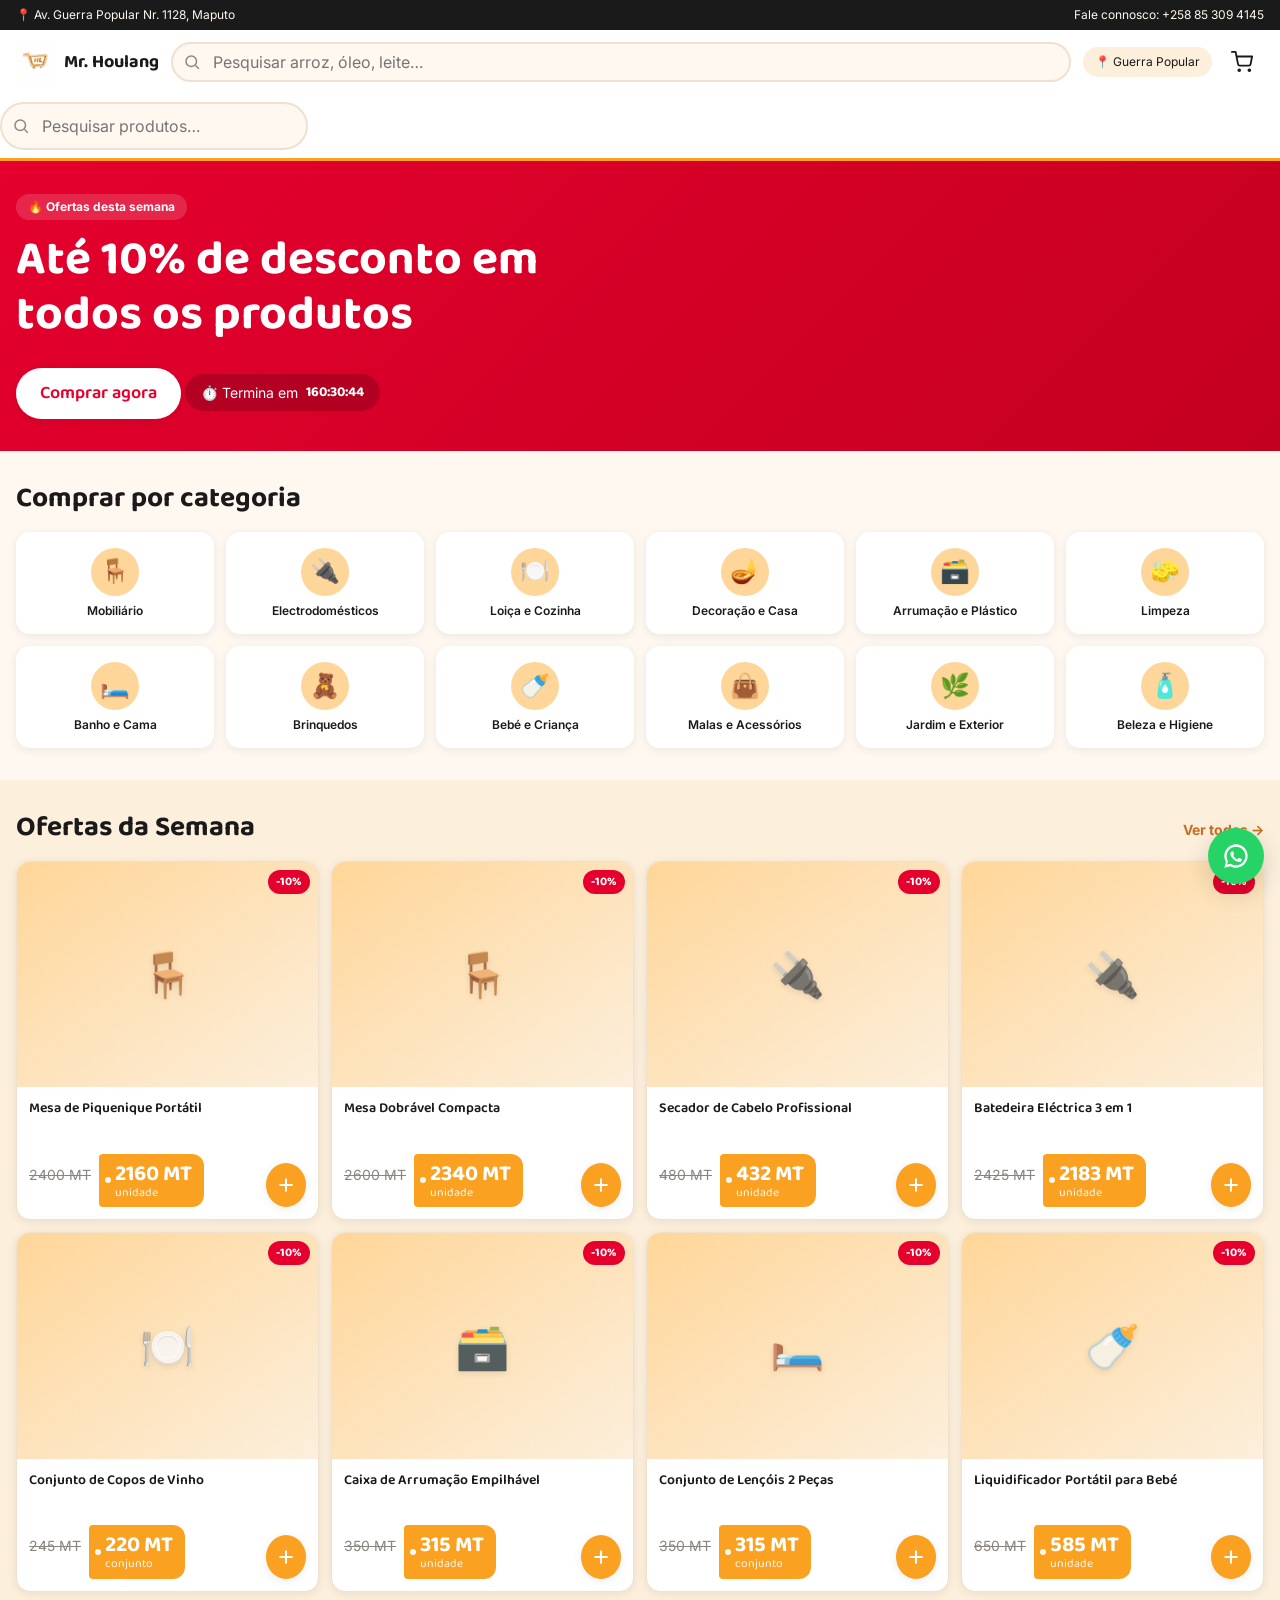
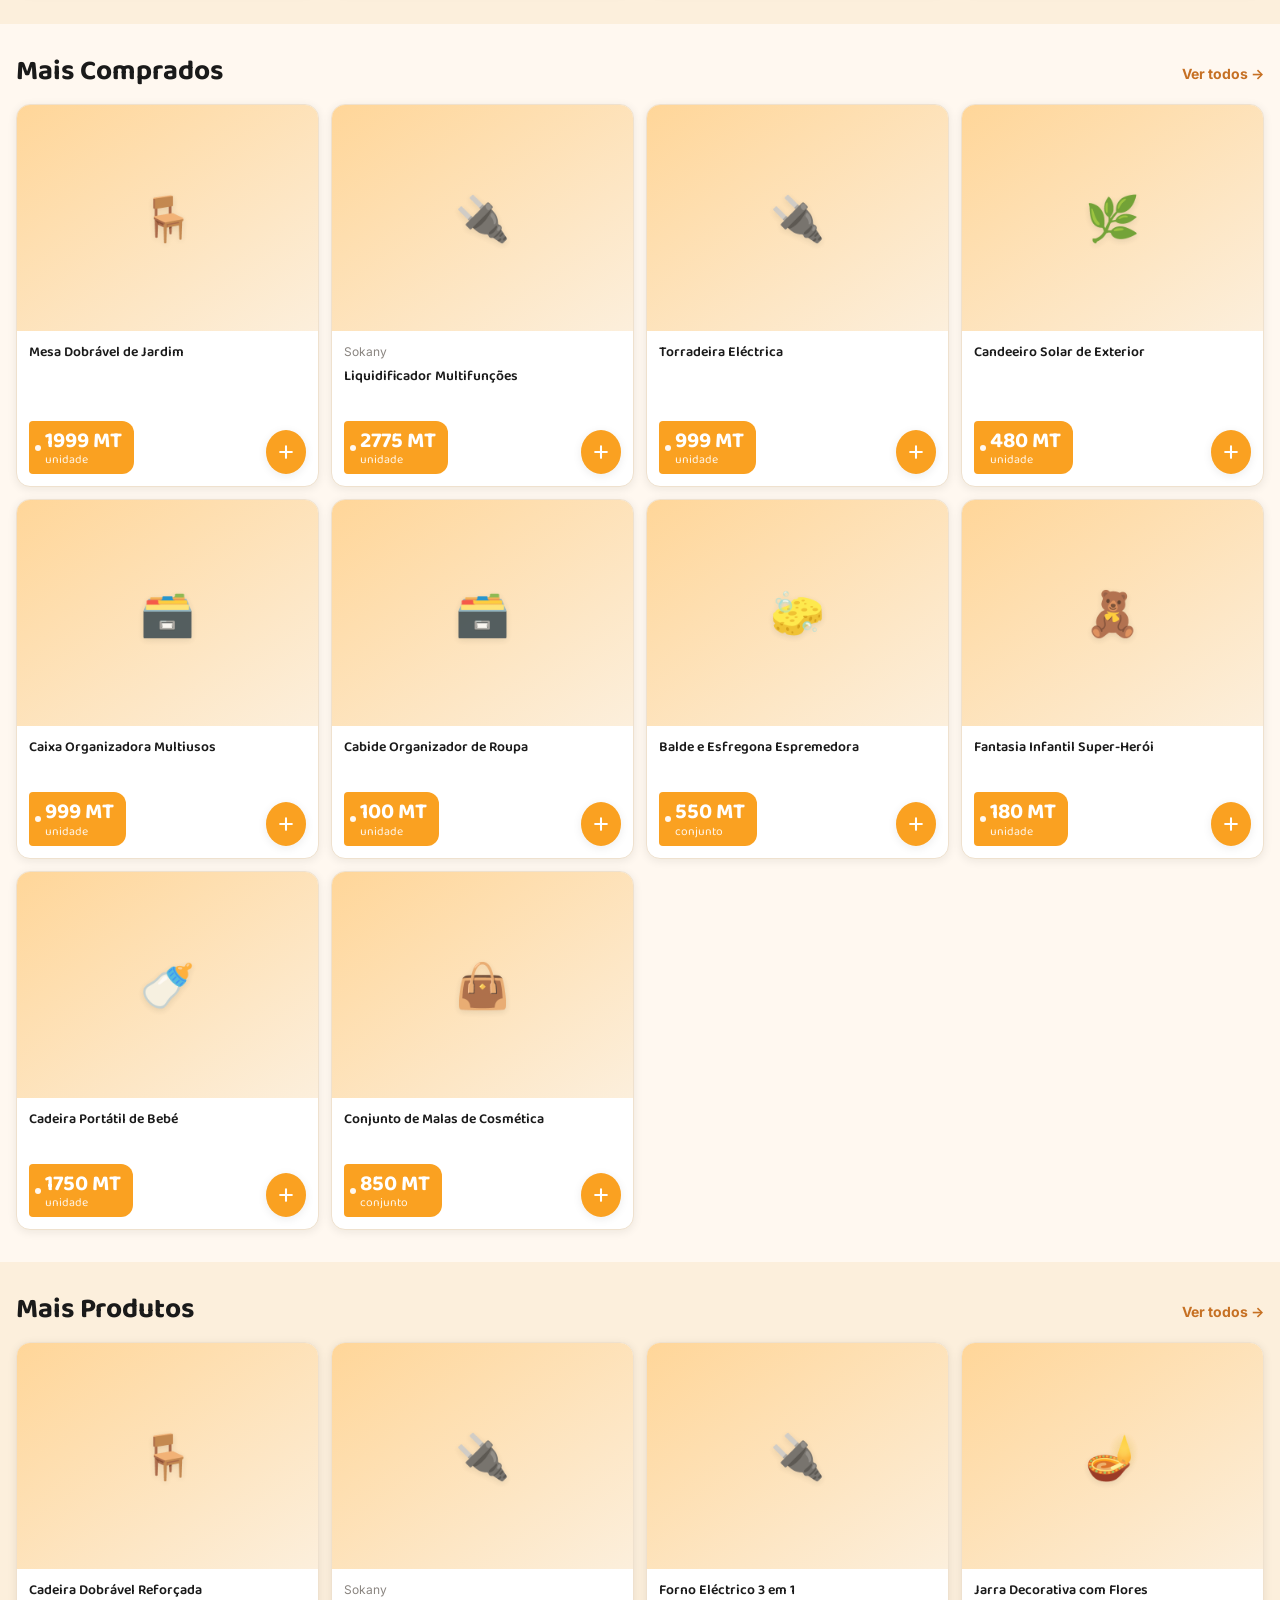
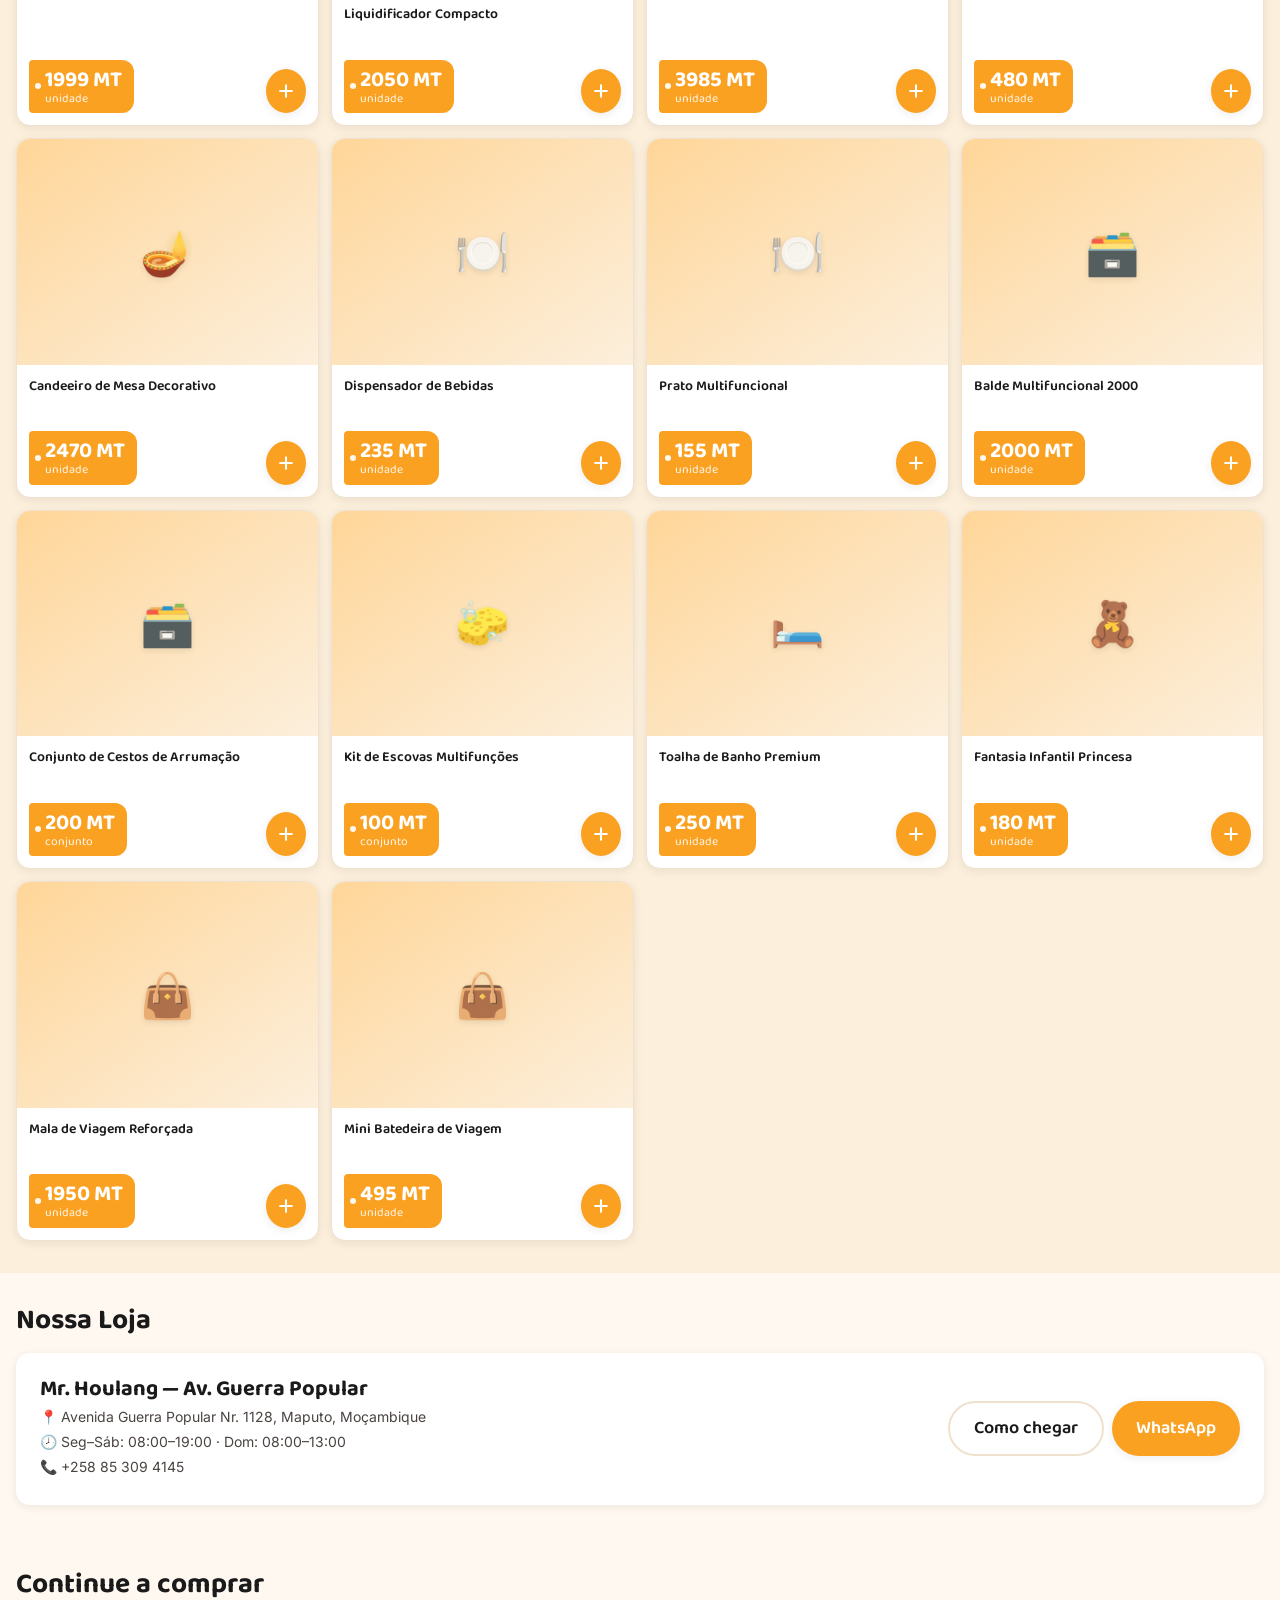
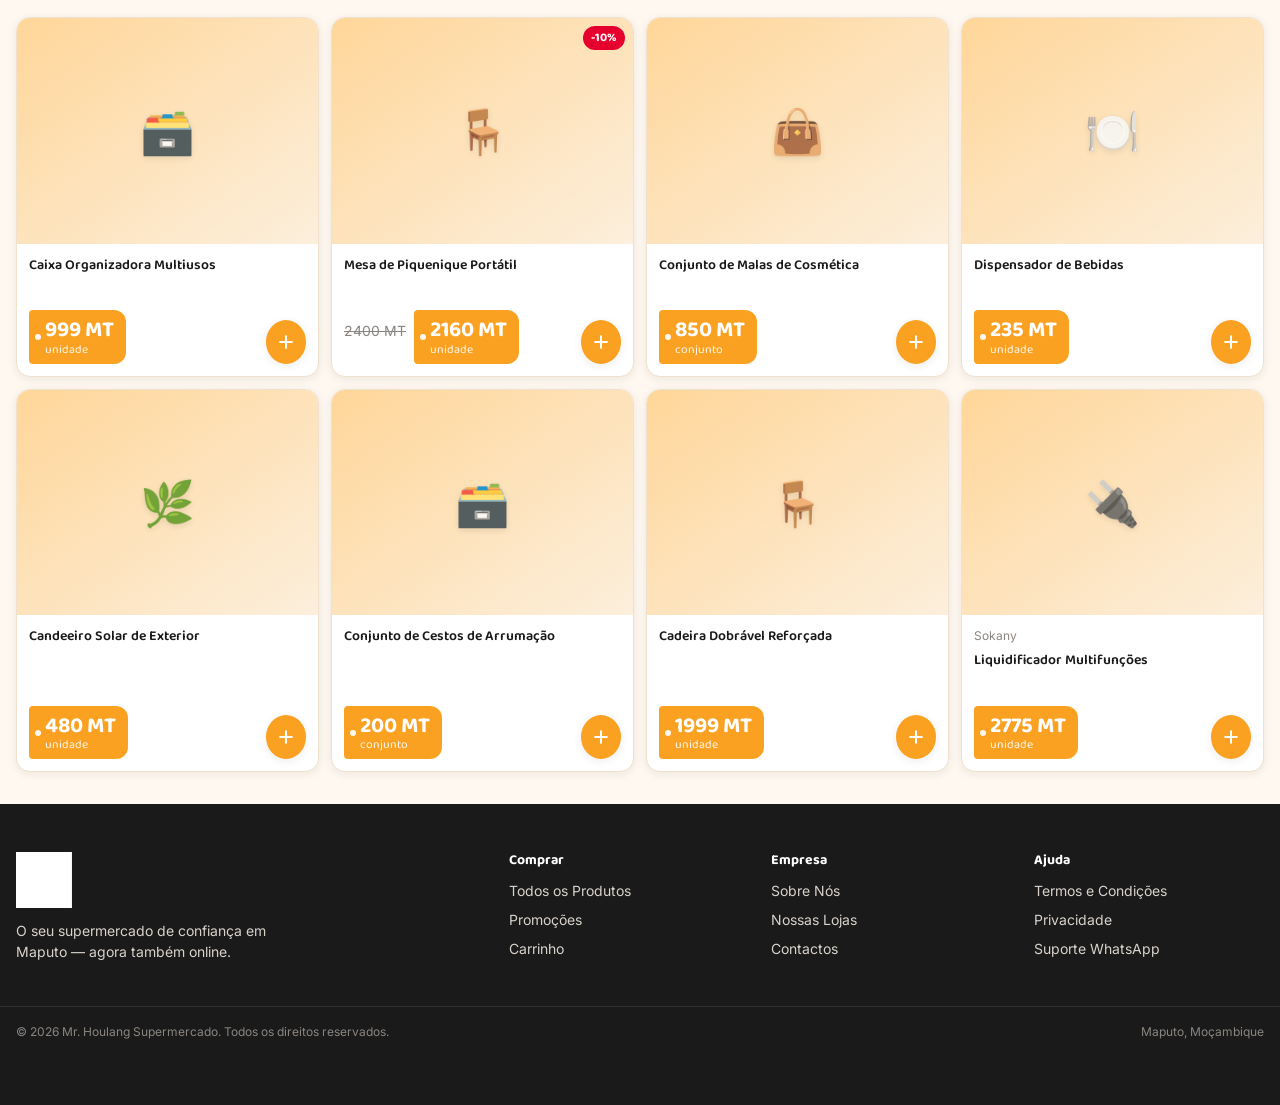
==== index.html @ 41ce942d "primeira versao" ====
<!DOCTYPE html>
<html lang="pt-MZ">
<head>
<meta charset="UTF-8">
<meta name="viewport" content="width=device-width, initial-scale=1.0">
<title>Mr. Houlang Supermercado — Compre online em Maputo | Entrega e Levantamento</title>
<meta name="description" content="Mr. Houlang Supermercado em Maputo. Faça as suas compras online: mercearia, frutas, carnes, bebidas e muito mais, com pagamento por M-Pesa, e-Mola, mKesh ou na entrega.">
<meta property="og:title" content="Mr. Houlang Supermercado">
<meta property="og:description" content="O seu supermercado em Maputo, agora também online.">
<meta property="og:type" content="website">
<link rel="icon" href="assets/logo/logo.svg" type="image/svg+xml">
<link rel="preconnect" href="https://fonts.googleapis.com">
<link href="https://fonts.googleapis.com/css2?family=Baloo+2:wght@500;600;700;800&family=Inter:wght@400;500;600;700&display=swap" rel="stylesheet">
<link rel="stylesheet" href="css/tokens.css">
<link rel="stylesheet" href="css/base.css">
<link rel="stylesheet" href="css/components.css">
<link rel="stylesheet" href="css/layout.css">

<!-- SEO: dados estruturados da loja (Schema.org LocalBusiness) -->
<script type="application/ld+json">
{
  "@context": "https://schema.org",
  "@type": "GroceryStore",
  "name": "Mr. Houlang Supermercado",
  "address": {
    "@type": "PostalAddress",
    "streetAddress": "Avenida Guerra Popular Nr. 1128",
    "addressLocality": "Maputo",
    "addressCountry": "MZ"
  },
  "telephone": "+258853094145"
}
</script>
</head>
<body>

<a href="#conteudo" class="skip-link">Saltar para o conteúdo</a>

<div class="topbar">
  <div class="container">
    <span>📍 Av. Guerra Popular Nr. 1128, Maputo</span>
    <span>Fale connosco: +258 85 309 4145</span>
  </div>
</div>

<header class="site-header">
  <div class="container">
    <button id="menuToggle" class="icon-btn" aria-label="Abrir menu" aria-expanded="false" style="display:flex;">
      <svg width="24" height="24" viewBox="0 0 24 24" fill="none" stroke="currentColor" stroke-width="2" stroke-linecap="round"><path d="M3 6h18M3 12h18M3 18h18"/></svg>
    </button>

    <a href="index.html" class="brand">
      <img src="assets/logo/logo.svg" alt="Mr. Houlang Supermercado">
      <span>Mr. Houlang</span>
    </a>

    <form class="header-search" data-search-form role="search">
      <svg class="icon-search" width="18" height="18" viewBox="0 0 24 24" fill="none" stroke="currentColor" stroke-width="2"><circle cx="11" cy="11" r="7"/><path d="m21 21-4.3-4.3"/></svg>
      <input type="search" placeholder="Pesquisar arroz, óleo, leite…" aria-label="Pesquisar produtos">
    </form>

    <div class="header-actions">
      <span class="store-pill">📍 Guerra Popular</span>
      <a href="carrinho.html" class="icon-btn" aria-label="Ver carrinho">
        <svg width="22" height="22" viewBox="0 0 24 24" fill="none" stroke="currentColor" stroke-width="2" stroke-linecap="round" stroke-linejoin="round"><circle cx="9" cy="21" r="1"/><circle cx="20" cy="21" r="1"/><path d="M1 1h4l2.68 13.39a2 2 0 0 0 2 1.61h9.72a2 2 0 0 0 2-1.61L23 6H6"/></svg>
        <span class="cart-count" style="display:none;">0</span>
      </a>
    </div>
  </div>

  <div class="container mobile-search">
    <form data-search-form role="search" style="position:relative;">
      <svg class="icon-search" width="18" height="18" viewBox="0 0 24 24" fill="none" stroke="currentColor" stroke-width="2" style="position:absolute;left:12px;top:50%;transform:translateY(-50%);opacity:.5;"><circle cx="11" cy="11" r="7"/><path d="m21 21-4.3-4.3"/></svg>
      <input type="search" placeholder="Pesquisar produtos…" aria-label="Pesquisar produtos">
    </form>
  </div>
</header>

<!-- Menu mobile (fora do fluxo, activado por JS) -->
<nav id="mobileMenu" class="mobile-menu" aria-label="Menu principal">
  <ul style="padding:var(--sp-4); display:flex; flex-direction:column; gap:var(--sp-3); background:var(--hl-white); border-bottom:1px solid var(--hl-line);">
    <li><a href="produtos.html">Todos os Produtos</a></li>
    <li><a href="promocoes.html">Promoções</a></li>
    <li><a href="lojas.html">Nossas Lojas</a></li>
    <li><a href="sobre.html">Sobre Nós</a></li>
    <li><a href="contactos.html">Contactos</a></li>
  </ul>
</nav>

<main id="conteudo">

  <!-- HERO -->
  <section class="hero">
    <div class="container">
      <span class="hero__eyebrow">🔥 Ofertas desta semana</span>
      <h1>Até 10% de desconto em todos os produtos</h1>
      <a href="produtos.html" class="btn btn-primary">Comprar agora</a>
      <div class="hero-countdown">
        ⏱️ Termina em <strong id="heroCountdown">--:--:--</strong>
      </div>
    </div>
  </section>

  <!-- CATEGORIAS -->
  <section class="section">
    <div class="container">
      <div class="section-head">
        <h2>Comprar por categoria</h2>
      </div>
      <div class="category-grid" id="categoryGrid" aria-live="polite"></div>
    </div>
  </section>

  <!-- OFERTAS DA SEMANA -->
  <section class="section" style="background:var(--hl-cream-deep);">
    <div class="container">
      <div class="section-head">
        <h2>Ofertas da Semana</h2>
        <a href="promocoes.html">Ver todas →</a>
      </div>
      <div class="product-grid" id="ofertasGrid" aria-live="polite"></div>
    </div>
  </section>

  <!-- PRODUTOS POPULARES -->
  <section class="section">
    <div class="container">
      <div class="section-head">
        <h2>Mais Comprados</h2>
        <a href="produtos.html">Ver todos →</a>
      </div>
      <div class="product-grid" id="popularesGrid" aria-live="polite"></div>
    </div>
  </section>

  <!-- MAIS PRODUTOS -->
  <section class="section" style="background:var(--hl-cream-deep);">
    <div class="container">
      <div class="section-head">
        <h2>Mais Produtos</h2>
        <a href="produtos.html">Ver todos →</a>
      </div>
      <div class="product-grid" id="maisProdutosGrid" aria-live="polite"></div>
    </div>
  </section>

  <!-- LOJAS -->
  <section class="section">
    <div class="container">
      <div class="section-head"><h2>Nossa Loja</h2></div>
      <div class="card store-card">
        <div class="store-card__info">
          <h3>Mr. Houlang — Av. Guerra Popular</h3>
          <p>📍 Avenida Guerra Popular Nr. 1128, Maputo, Moçambique</p>
          <p>🕗 Seg–Sáb: 08:00–19:00 · Dom: 08:00–13:00</p>
          <p>📞 +258 85 309 4145</p>
        </div>
        <div class="store-card__actions">
          <a class="btn btn-outline" href="https://www.google.com/maps/search/?api=1&query=Avenida+Guerra+Popular+Nr+1128+Maputo+Mozambique" target="_blank" rel="noopener">Como chegar</a>
          <a class="btn btn-primary" href="https://wa.me/258879878888" target="_blank" rel="noopener">WhatsApp</a>
        </div>
      </div>
    </div>
  </section>

  <!-- CONTINUE A COMPRAR (presente em todas as páginas) -->
  <section class="section">
    <div class="container">
      <div class="section-head"><h2>Continue a comprar</h2></div>
      <div class="product-grid" id="continueComprarGrid" aria-live="polite"></div>
    </div>
  </section>

</main>

<footer class="site-footer">
  <div class="container footer-grid">
    <div>
      <img src="assets/logo/logo.svg" alt="Mr. Houlang" style="width:56px; margin-bottom:var(--sp-3); filter:brightness(0) invert(1);">
      <p style="max-width:32ch;">O seu supermercado de confiança em Maputo — agora também online.</p>
    </div>
    <div>
      <h4>Comprar</h4>
      <ul>
        <li><a href="produtos.html">Todos os Produtos</a></li>
        <li><a href="promocoes.html">Promoções</a></li>
        <li><a href="carrinho.html">Carrinho</a></li>
      </ul>
    </div>
    <div>
      <h4>Empresa</h4>
      <ul>
        <li><a href="sobre.html">Sobre Nós</a></li>
        <li><a href="lojas.html">Nossas Lojas</a></li>
        <li><a href="contactos.html">Contactos</a></li>
      </ul>
    </div>
    <div>
      <h4>Ajuda</h4>
      <ul>
        <li><a href="termos.html">Termos e Condições</a></li>
        <li><a href="privacidade.html">Privacidade</a></li>
        <li><a href="https://wa.me/258879878888">Suporte WhatsApp</a></li>
      </ul>
    </div>
  </div>
  <div class="container footer-bottom">
    <span>© 2026 Mr. Houlang Supermercado. Todos os direitos reservados.</span>
    <span>Maputo, Moçambique</span>
  </div>
</footer>

<!-- Barra fixa do carrinho (mobile) -->
<div id="cartBar" class="cart-bar">
  <span class="cart-bar__info"></span>
  <a href="carrinho.html" class="btn btn-primary" style="padding:10px 20px;">Ver carrinho</a>
</div>

<a href="https://wa.me/258879878888" class="whatsapp-fab" aria-label="Contactar via WhatsApp" target="_blank" rel="noopener">
  <svg width="28" height="28" viewBox="0 0 24 24" fill="white"><path d="M12 2C6.48 2 2 6.48 2 12c0 1.85.5 3.58 1.38 5.07L2 22l5.07-1.32A9.94 9.94 0 0012 22c5.52 0 10-4.48 10-10S17.52 2 12 2zm0 18c-1.6 0-3.1-.44-4.38-1.2l-.31-.19-3.01.78.8-2.93-.2-.32A7.94 7.94 0 014 12c0-4.41 3.59-8 8-8s8 3.59 8 8-3.59 8-8 8zm4.32-5.68c-.24-.12-1.4-.69-1.62-.77-.22-.08-.38-.12-.53.12-.16.24-.61.77-.75.93-.14.16-.28.18-.51.06-.24-.12-1-.37-1.9-1.17-.7-.62-1.18-1.39-1.31-1.63-.14-.24-.01-.37.1-.49.11-.11.24-.28.36-.42.12-.14.16-.24.24-.4.08-.16.04-.3-.02-.42-.06-.12-.53-1.28-.73-1.75-.19-.46-.39-.4-.53-.4-.14-.01-.3-.01-.46-.01s-.42.06-.64.3c-.22.24-.85.83-.85 2.03s.87 2.36.99 2.52c.12.16 1.71 2.61 4.14 3.66.58.25 1.03.4 1.38.51.58.18 1.11.16 1.53.1.47-.07 1.4-.57 1.6-1.12.2-.55.2-1.02.14-1.12-.06-.1-.22-.16-.46-.28z"/></svg>
</a>

<style>
  /* Menu mobile: escondido por padrão, JS adiciona .is-open */
  .mobile-menu { display: none; }
  .mobile-menu.is-open { display: block; }
  .mobile-menu a { display: block; padding: var(--sp-2) 0; font-weight: 600; }
  @media (min-width: 1024px) {
    #menuToggle { display: none !important; }
    .mobile-menu { display: none !important; }
  }
</style>

<script src="js/main.js"></script>
</body>
</html>
---- css/tokens.css ----
/* ==========================================================================
   MR. HOULANG SUPERMERCADO — DESIGN TOKENS
   Paleta extraída da marca real (logótipo + página oficial de Facebook).
   Não alterar estes valores sem rever a identidade em toda a plataforma.
   ========================================================================== */

:root {
  /* ---- Cor de marca ---- */
  --hl-orange: #FAA121;        /* Laranja Houlang — cor principal */
  --hl-orange-dark: #C67023;   /* Laranja profundo — hover, sombras, selo dourado */
  --hl-orange-light: #FFD699;  /* Laranja claro — fundos suaves, badges */
  --hl-red: #E5002E;           /* Vermelho Houlang — promoções, urgência, desconto */
  --hl-red-dark: #B5001F;      /* Vermelho hover/pressed */

  /* ---- Neutros ---- */
  --hl-ink: #1A1A1A;           /* Texto principal */
  --hl-ink-soft: #4A4340;      /* Texto secundário */
  --hl-cream: #FFF8F0;         /* Fundo principal da página */
  --hl-cream-deep: #FCEFDC;    /* Fundo de secções alternadas */
  --hl-white: #FFFFFF;
  --hl-line: #EFE1CE;          /* Divisórias, bordas suaves */
  --hl-gray-500: #8A8580;

  /* ---- Estado / feedback ---- */
  --hl-success: #1E8E3E;
  --hl-success-bg: #E7F6EC;
  --hl-warning: #B5001F;
  --hl-info: #2563EB;

  /* ---- Tipografia ----
     Display: Baloo 2 — arredondada, robusta, com o mesmo carácter "cartaz de loja"
     que a marca já usa nos posts promocionais (números grandes, bold, confiante).
     Corpo: Inter — extremamente legível em ecrãs pequenos e ligações lentas,
     com números tabulares para preços. */
  --font-display: 'Baloo 2', system-ui, sans-serif;
  --font-body: 'Inter', system-ui, -apple-system, sans-serif;

  --fs-xs: 0.75rem;     /* 12px — legendas, termos */
  --fs-sm: 0.875rem;    /* 14px — texto secundário */
  --fs-base: 1rem;      /* 16px — corpo */
  --fs-md: 1.125rem;    /* 18px */
  --fs-lg: 1.375rem;    /* 22px — subtítulos */
  --fs-xl: 1.75rem;     /* 28px — título de secção */
  --fs-2xl: 2.25rem;    /* 36px — título hero mobile */
  --fs-3xl: 3rem;       /* 48px — título hero desktop */

  /* ---- Espaçamento (escala 4px) ---- */
  --sp-1: 4px;
  --sp-2: 8px;
  --sp-3: 12px;
  --sp-4: 16px;
  --sp-5: 24px;
  --sp-6: 32px;
  --sp-7: 48px;
  --sp-8: 64px;

  /* ---- Raio / sombra ---- */
  --radius-sm: 8px;
  --radius-md: 14px;
  --radius-lg: 22px;
  --radius-pill: 999px;

  --shadow-card: 0 2px 10px rgba(26, 20, 10, 0.08);
  --shadow-float: 0 8px 24px rgba(26, 20, 10, 0.16);

  /* ---- Layout ---- */
  --container-max: 1280px;
  --header-h: 64px;
  --touch-min: 44px; /* alvo mínimo de toque, acessibilidade mobile */

  /* ---- Camadas ---- */
  --z-header: 100;
  --z-cart-bar: 90;
  --z-modal: 200;
  --z-toast: 300;
}
---- css/base.css ----
/* ==========================================================================
   BASE — reset, tipografia, elementos fundamentais
   ========================================================================== */

*, *::before, *::after { box-sizing: border-box; }

html {
  -webkit-text-size-adjust: 100%;
  scroll-behavior: smooth;
}

body {
  margin: 0;
  font-family: var(--font-body);
  font-size: var(--fs-base);
  line-height: 1.5;
  color: var(--hl-ink);
  background: var(--hl-cream);
  -webkit-font-smoothing: antialiased;
}

img, svg { display: block; max-width: 100%; height: auto; }

h1, h2, h3, h4 {
  font-family: var(--font-display);
  font-weight: 700;
  line-height: 1.15;
  margin: 0 0 var(--sp-3);
  color: var(--hl-ink);
}

h1 { font-size: var(--fs-2xl); }
h2 { font-size: var(--fs-xl); }
h3 { font-size: var(--fs-lg); }

p { margin: 0 0 var(--sp-3); }

a { color: inherit; text-decoration: none; }

button, input, select, textarea { font-family: inherit; font-size: inherit; }

button { cursor: pointer; border: none; background: none; }

ul, ol { margin: 0; padding: 0; list-style: none; }

/* Acessibilidade: foco visível sempre, nunca remover sem substituir */
:focus-visible {
  outline: 3px solid var(--hl-info);
  outline-offset: 2px;
}

/* Respeitar utilizadores que pedem menos movimento */
@media (prefers-reduced-motion: reduce) {
  *, *::before, *::after {
    animation-duration: 0.01ms !important;
    animation-iteration-count: 1 !important;
    transition-duration: 0.01ms !important;
    scroll-behavior: auto !important;
  }
}

.container {
  width: 100%;
  max-width: var(--container-max);
  margin-inline: auto;
  padding-inline: var(--sp-4);
}

.visually-hidden {
  position: absolute;
  width: 1px; height: 1px;
  overflow: hidden;
  clip: rect(0 0 0 0);
  white-space: nowrap;
}

/* Alvo de toque mínimo — regra de ouro do checklist mobile */
button, a.btn, .tap-target {
  min-height: var(--touch-min);
}
---- css/components.css ----
/* ==========================================================================
   COMPONENTES BASE
   ========================================================================== */

/* ---- Botões ---- */
.btn {
  display: inline-flex;
  align-items: center;
  justify-content: center;
  gap: var(--sp-2);
  padding: var(--sp-3) var(--sp-5);
  border-radius: var(--radius-pill);
  font-family: var(--font-display);
  font-weight: 600;
  font-size: var(--fs-md);
  transition: transform 0.15s ease, box-shadow 0.15s ease, background 0.15s ease;
}
.btn:active { transform: scale(0.97); }

.btn-primary {
  background: var(--hl-orange);
  color: var(--hl-white);
  box-shadow: var(--shadow-card);
}
.btn-primary:hover { background: var(--hl-orange-dark); }

.btn-danger {
  background: var(--hl-red);
  color: var(--hl-white);
}
.btn-danger:hover { background: var(--hl-red-dark); }

.btn-outline {
  background: transparent;
  color: var(--hl-ink);
  border: 2px solid var(--hl-line);
}
.btn-outline:hover { border-color: var(--hl-orange); color: var(--hl-orange-dark); }

.btn-block { width: 100%; }

/* ---- Cartão genérico ---- */
.card {
  background: var(--hl-white);
  border-radius: var(--radius-md);
  box-shadow: var(--shadow-card);
  overflow: hidden;
}

/* ---- ETIQUETA DE PREÇO — elemento assinatura ----
   Inspirado nas etiquetas físicas de loja moçambicana (visíveis nos
   próprios cartazes promocionais do Mr. Houlang): forma de "bilhete"
   com um recorte circular ("furo de suspensão"), sempre em laranja de
   marca. Usado em todos os cartões de produto — é o elemento mais
   reconhecível da interface. */
.price-tag {
  position: relative;
  display: inline-flex;
  flex-direction: column;
  align-items: flex-start;
  background: var(--hl-orange);
  color: var(--hl-white);
  padding: var(--sp-2) var(--sp-3) var(--sp-2) var(--sp-4);
  border-radius: 4px 12px 12px 4px;
  font-family: var(--font-display);
  line-height: 1.1;
}
.price-tag::before {
  content: "";
  position: absolute;
  left: 6px;
  top: 50%;
  transform: translateY(-50%);
  width: 6px;
  height: 6px;
  background: var(--hl-cream);
  border-radius: 50%;
}
.price-tag .price-tag__current {
  font-size: var(--fs-lg);
  font-weight: 700;
}
.price-tag .price-tag__unit {
  font-size: var(--fs-xs);
  font-weight: 400;
  opacity: 0.9;
}
.price-tag--old {
  background: none;
  color: var(--hl-gray-500);
  text-decoration: line-through;
  padding: 0;
  font-family: var(--font-body);
  font-size: var(--fs-sm);
}

/* Selo de desconto — canto do cartão de produto */
.discount-badge {
  position: absolute;
  top: var(--sp-2);
  right: var(--sp-2);
  background: var(--hl-red);
  color: var(--hl-white);
  font-family: var(--font-display);
  font-weight: 700;
  font-size: var(--fs-xs);
  padding: 3px var(--sp-2);
  border-radius: var(--radius-pill);
  z-index: 2;
}

/* ---- Chip de categoria (scroll horizontal em mobile) ---- */
.chip {
  display: inline-flex;
  align-items: center;
  gap: var(--sp-2);
  padding: var(--sp-2) var(--sp-4);
  background: var(--hl-white);
  border: 1px solid var(--hl-line);
  border-radius: var(--radius-pill);
  font-size: var(--fs-sm);
  font-weight: 600;
  white-space: nowrap;
}
.chip.is-active {
  background: var(--hl-orange);
  border-color: var(--hl-orange);
  color: var(--hl-white);
}

/* ---- Badge de confiança / info ---- */
.badge {
  display: inline-flex;
  align-items: center;
  gap: 4px;
  font-size: var(--fs-xs);
  font-weight: 600;
  padding: 2px var(--sp-2);
  border-radius: var(--radius-pill);
  background: var(--hl-cream-deep);
  color: var(--hl-ink-soft);
}

/* ---- Botão flutuante WhatsApp ---- */
.whatsapp-fab {
  position: fixed;
  right: var(--sp-4);
  bottom: var(--sp-4);
  width: 56px;
  height: 56px;
  border-radius: 50%;
  background: #25D366;
  color: var(--hl-white);
  display: flex;
  align-items: center;
  justify-content: center;
  box-shadow: var(--shadow-float);
  z-index: var(--z-cart-bar);
}
---- css/layout.css ----
/* ==========================================================================
   LAYOUT — header, hero, secções da homepage, footer
   ========================================================================== */

/* ---- Barra de topo (contacto/confiança, opcional, esconde em mobile) ---- */
.topbar {
  background: var(--hl-ink);
  color: var(--hl-cream);
  font-size: var(--fs-xs);
  padding: 6px 0;
  display: none;
}
.topbar .container { display: flex; justify-content: space-between; align-items: center; }
@media (min-width: 768px) { .topbar { display: block; } }

/* ---- Header ---- */
.site-header {
  position: sticky;
  top: 0;
  z-index: var(--z-header);
  background: var(--hl-white);
  border-bottom: 3px solid var(--hl-orange);
}
.site-header .container {
  display: flex;
  align-items: center;
  gap: var(--sp-3);
  height: var(--header-h);
}
.brand { display: flex; align-items: center; gap: var(--sp-2); flex-shrink: 0; }
.brand img { width: 40px; height: 40px; }
.brand span {
  font-family: var(--font-display);
  font-weight: 700;
  font-size: var(--fs-md);
  color: var(--hl-ink);
  display: none;
}
@media (min-width: 640px) { .brand span { display: block; } }

.header-search {
  flex: 1;
  position: relative;
  display: none;
}
@media (min-width: 768px) { .header-search { display: block; } }
.header-search input {
  width: 100%;
  padding: var(--sp-2) var(--sp-4) var(--sp-2) 40px;
  border: 2px solid var(--hl-line);
  border-radius: var(--radius-pill);
  background: var(--hl-cream);
}
.header-search input:focus { border-color: var(--hl-orange); outline: none; }
.header-search .icon-search {
  position: absolute; left: 12px; top: 50%; transform: translateY(-50%);
  opacity: .5; pointer-events: none;
}

.header-actions { display: flex; align-items: center; gap: var(--sp-2); margin-left: auto; }
.icon-btn {
  position: relative;
  width: 44px; height: 44px;
  display: flex; align-items: center; justify-content: center;
  border-radius: 50%;
  color: var(--hl-ink);
}
.icon-btn:hover { background: var(--hl-cream-deep); }
.cart-count {
  position: absolute; top: 2px; right: 2px;
  background: var(--hl-red); color: var(--hl-white);
  font-size: 10px; font-weight: 700;
  width: 17px; height: 17px; border-radius: 50%;
  display: flex; align-items: center; justify-content: center;
}
.store-pill {
  display: none;
  align-items: center; gap: 6px;
  font-size: var(--fs-xs);
  padding: 6px var(--sp-3);
  border-radius: var(--radius-pill);
  background: var(--hl-cream-deep);
  white-space: nowrap;
}
@media (min-width: 1024px) { .store-pill { display: inline-flex; } }

/* Pesquisa mobile: barra própria por baixo do header */
.mobile-search { padding: var(--sp-2) 0; display: block; }
@media (min-width: 768px) { .mobile-search { display: none; } }
.mobile-search input {
  width: 100%;
  padding: var(--sp-3) var(--sp-4) var(--sp-3) 40px;
  border: 2px solid var(--hl-line);
  border-radius: var(--radius-pill);
  background: var(--hl-cream);
}

/* ---- Hero ---- */
.hero {
  background: linear-gradient(135deg, var(--hl-red) 0%, #C4001F 100%);
  color: var(--hl-white);
  padding: var(--sp-6) 0;
  position: relative;
  overflow: hidden;
}
.hero .container { position: relative; z-index: 1; }
.hero__eyebrow {
  display: inline-flex; align-items: center; gap: 6px;
  background: rgba(255,255,255,.15);
  padding: 4px var(--sp-3);
  border-radius: var(--radius-pill);
  font-size: var(--fs-xs); font-weight: 700;
  margin-bottom: var(--sp-3);
}
.hero h1 {
  color: var(--hl-white);
  font-size: var(--fs-2xl);
  max-width: 20ch;
  margin-bottom: var(--sp-2);
}
@media (min-width: 768px) { .hero h1 { font-size: var(--fs-3xl); } }
.hero p { max-width: 46ch; opacity: .92; margin-bottom: var(--sp-5); }
.hero .btn-primary { background: var(--hl-white); color: var(--hl-red); }
.hero .btn-primary:hover { background: var(--hl-cream); }
.hero-countdown {
  display: inline-flex; align-items: center; gap: var(--sp-2);
  margin-top: var(--sp-5);
  font-size: var(--fs-sm);
  background: rgba(0,0,0,.18);
  padding: var(--sp-2) var(--sp-4);
  border-radius: var(--radius-pill);
}
.hero-countdown strong { font-family: var(--font-display); }

/* ---- Secções genéricas ---- */
.section { padding: var(--sp-6) 0; }
.section-head {
  display: flex; align-items: baseline; justify-content: space-between;
  margin-bottom: var(--sp-4);
  gap: var(--sp-3);
}
.section-head h2 { margin: 0; }
.section-head a { font-size: var(--fs-sm); font-weight: 700; color: var(--hl-orange-dark); white-space: nowrap; }

/* ---- Categorias (grelha de ícones tocáveis) ---- */
.category-grid {
  display: grid;
  grid-template-columns: repeat(3, 1fr);
  gap: var(--sp-3);
}
@media (min-width: 640px) { .category-grid { grid-template-columns: repeat(4, 1fr); } }
@media (min-width: 1024px) { .category-grid { grid-template-columns: repeat(6, 1fr); } }
.category-card {
  display: flex; flex-direction: column; align-items: center; gap: var(--sp-2);
  padding: var(--sp-4) var(--sp-2);
  background: var(--hl-white);
  border-radius: var(--radius-md);
  box-shadow: var(--shadow-card);
  text-align: center;
  transition: transform .15s ease;
}
.category-card:hover { transform: translateY(-3px); box-shadow: var(--shadow-float); }
.category-card .emoji {
  font-size: 1.5rem;
  width: 48px; height: 48px;
  display: flex; align-items: center; justify-content: center;
  border-radius: 50%;
  background: var(--hl-orange-light);
}
.category-card span { font-size: var(--fs-xs); font-weight: 600; line-height: 1.2; }

/* Chips scroll horizontal (usado em produtos filtrados, mobile) */
.chip-scroll {
  display: flex; gap: var(--sp-2);
  overflow-x: auto;
  padding-bottom: var(--sp-2);
  scrollbar-width: none;
}
.chip-scroll::-webkit-scrollbar { display: none; }

/* ---- Grelha de produtos ---- */
.product-grid {
  display: grid;
  grid-template-columns: repeat(2, 1fr);
  gap: var(--sp-3);
}
@media (min-width: 640px) { .product-grid { grid-template-columns: repeat(3, 1fr); } }
@media (min-width: 1024px) { .product-grid { grid-template-columns: repeat(4, 1fr); } }

.product-card { position: relative; display: flex; flex-direction: column; border: 1px solid var(--hl-line); }
.product-card__img-wrap {
  position: relative;
  aspect-ratio: 4/3;
  background: var(--hl-cream-deep);
  overflow: hidden;
}
.product-card__img-wrap img { width: 100%; height: 100%; object-fit: cover; display: block; }

/* Placeholder visual (sem texto) para produtos ainda sem foto real:
   fundo em gradiente de marca + ícone grande da categoria.
   Basta adicionar o caminho da foto em products.json (campo "imagem")
   para o produto passar automaticamente a mostrar a foto real. */
.product-card__placeholder {
  width: 100%; height: 100%;
  display: flex; align-items: center; justify-content: center;
  background: linear-gradient(145deg, var(--hl-orange-light) 0%, var(--hl-cream-deep) 100%);
}
.product-card__placeholder span {
  font-size: 2.75rem;
  opacity: .85;
  filter: drop-shadow(0 2px 3px rgba(26,20,10,.12));
}
.product-card__body { padding: var(--sp-3); display: flex; flex-direction: column; gap: 6px; flex: 1; }
.product-card__brand { font-size: var(--fs-xs); color: var(--hl-gray-500); }
.product-card__name {
  font-size: var(--fs-sm); font-weight: 600; line-height: 1.3;
  display: -webkit-box; -webkit-line-clamp: 2; -webkit-box-orient: vertical; overflow: hidden;
  min-height: 2.6em;
}
.product-card__prices { display: flex; align-items: baseline; gap: var(--sp-2); margin-top: auto; }
.product-card__add {
  position: absolute;
  bottom: var(--sp-3); right: var(--sp-3);
  width: 40px; height: 40px;
  border-radius: 50%;
  background: var(--hl-orange);
  color: var(--hl-white);
  display: flex; align-items: center; justify-content: center;
  box-shadow: var(--shadow-card);
  transition: transform .15s ease, background .15s ease;
}
.product-card__add:hover { background: var(--hl-orange-dark); transform: scale(1.06); }
.product-card__add:active { transform: scale(0.92); }

/* ---- Porque comprar no Mr. Houlang ---- */
.trust-grid {
  display: grid;
  grid-template-columns: 1fr;
  gap: var(--sp-4);
}
@media (min-width: 768px) { .trust-grid { grid-template-columns: repeat(3, 1fr); } }
.trust-item { display: flex; gap: var(--sp-3); align-items: flex-start; }
.trust-item .icon {
  width: 44px; height: 44px; flex-shrink: 0;
  border-radius: 50%;
  background: var(--hl-orange-light);
  display: flex; align-items: center; justify-content: center;
  font-size: 1.25rem;
}
.trust-item h3 { font-size: var(--fs-md); margin-bottom: 2px; }
.trust-item p { font-size: var(--fs-sm); color: var(--hl-ink-soft); margin: 0; }

/* ---- Loja / localização ---- */
.store-card {
  display: flex; flex-direction: column; gap: var(--sp-2);
  padding: var(--sp-5);
}
@media (min-width: 640px) {
  .store-card { flex-direction: row; align-items: center; justify-content: space-between; }
}
.store-card__info h3 { margin-bottom: var(--sp-1); }
.store-card__info p { margin: 0 0 4px; font-size: var(--fs-sm); color: var(--hl-ink-soft); }
.store-card__actions { display: flex; gap: var(--sp-2); flex-wrap: wrap; }

/* ---- Footer ---- */
.site-footer {
  background: var(--hl-ink);
  color: #D8D2CB;
  padding: var(--sp-7) 0 var(--sp-8);
  font-size: var(--fs-sm);
}
.footer-grid {
  display: grid; grid-template-columns: 1fr; gap: var(--sp-6);
}
@media (min-width: 768px) { .footer-grid { grid-template-columns: 2fr 1fr 1fr 1fr; } }
.footer-grid h4 { color: var(--hl-white); font-size: var(--fs-sm); margin-bottom: var(--sp-3); }
.footer-grid ul li { margin-bottom: var(--sp-2); }
.footer-grid a:hover { color: var(--hl-orange); }
.footer-bottom {
  margin-top: var(--sp-6);
  padding-top: var(--sp-4);
  border-top: 1px solid rgba(255,255,255,.1);
  display: flex; flex-wrap: wrap; gap: var(--sp-3); justify-content: space-between;
  font-size: var(--fs-xs);
  color: var(--hl-gray-500);
}

/* ---- Barra fixa de carrinho (aparece só quando há itens) ---- */
.cart-bar {
  position: fixed; left: 0; right: 0; bottom: 0;
  z-index: var(--z-cart-bar);
  background: var(--hl-ink);
  color: var(--hl-white);
  padding: var(--sp-3) var(--sp-4);
  display: none;
  align-items: center; justify-content: space-between;
  gap: var(--sp-3);
  box-shadow: 0 -4px 16px rgba(0,0,0,.18);
}
.cart-bar.is-visible { display: flex; }
.cart-bar__info { font-size: var(--fs-sm); }
.cart-bar__info strong { font-family: var(--font-display); font-size: var(--fs-md); }

/* Skip link para acessibilidade de teclado */
.skip-link {
  position: absolute; left: -999px; top: 0;
  background: var(--hl-orange); color: white;
  padding: var(--sp-2) var(--sp-4); z-index: var(--z-toast);
}
.skip-link:focus { left: var(--sp-3); top: var(--sp-3); }
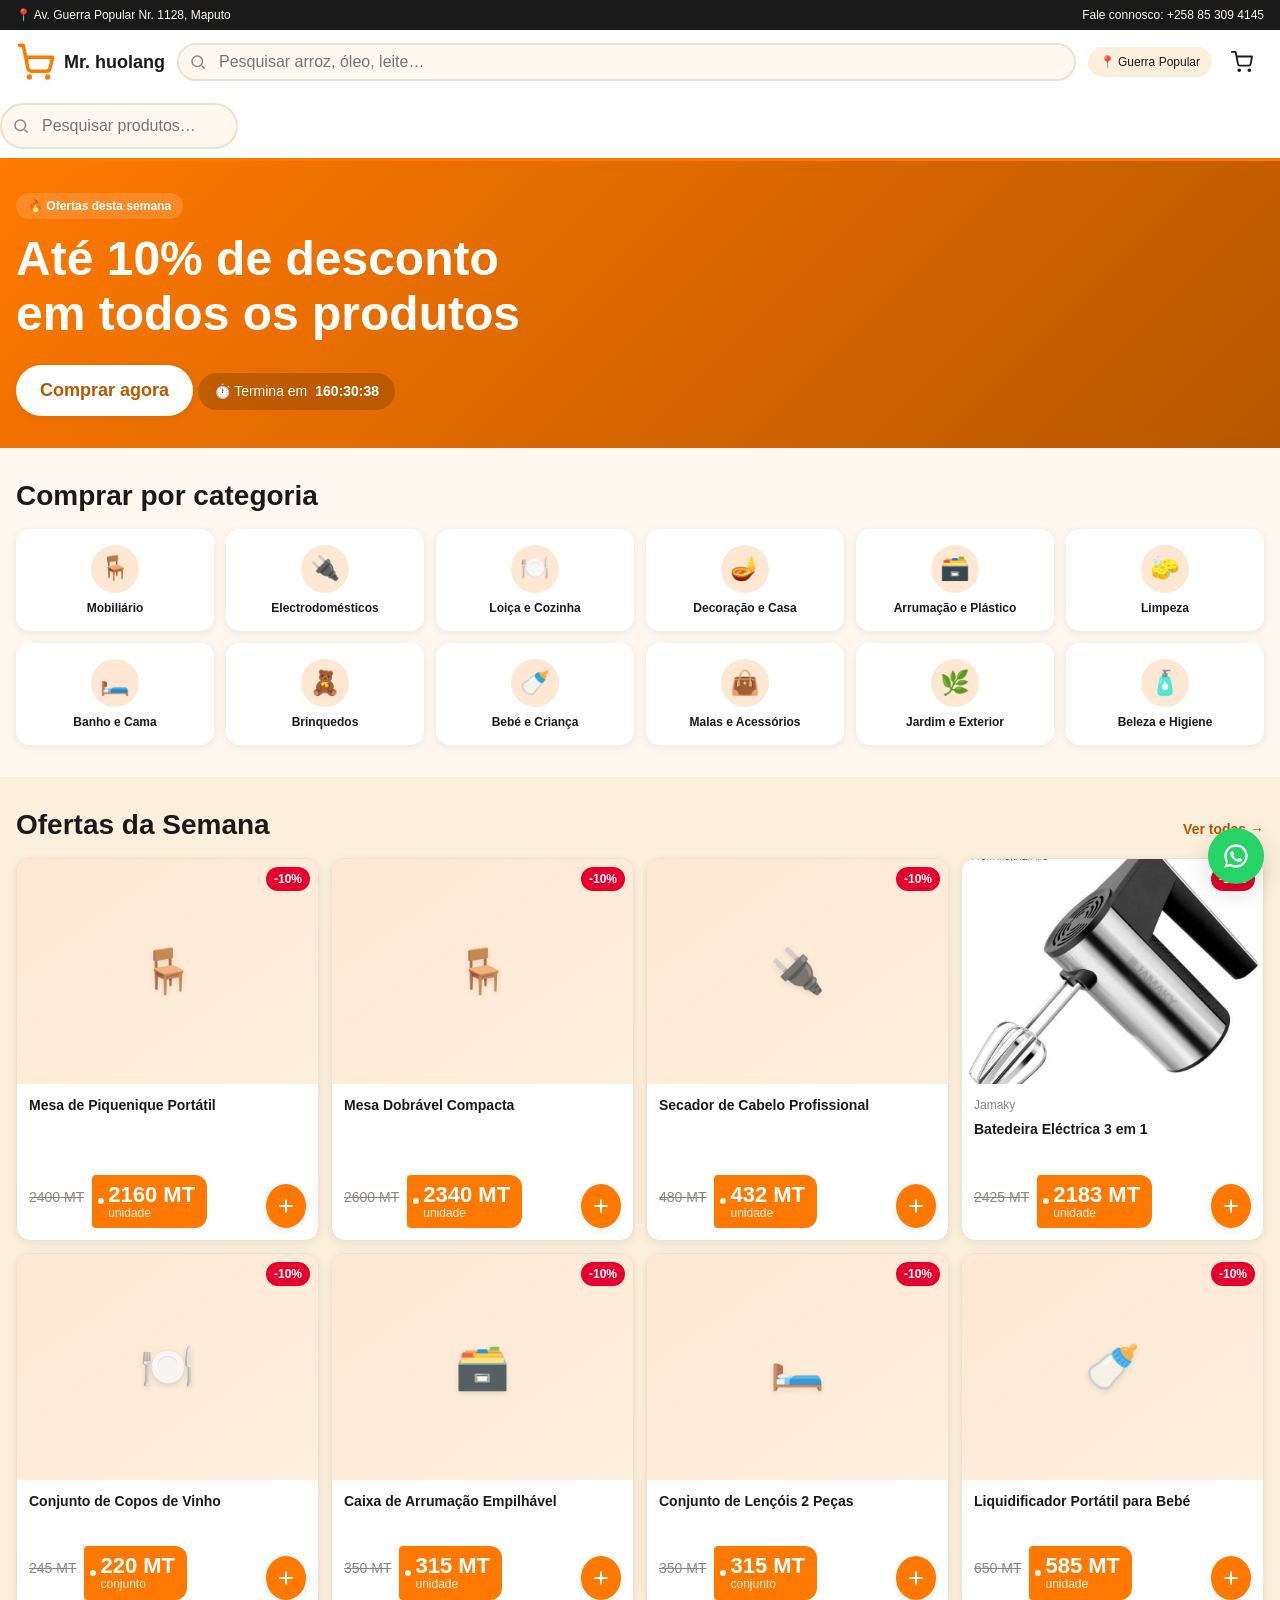
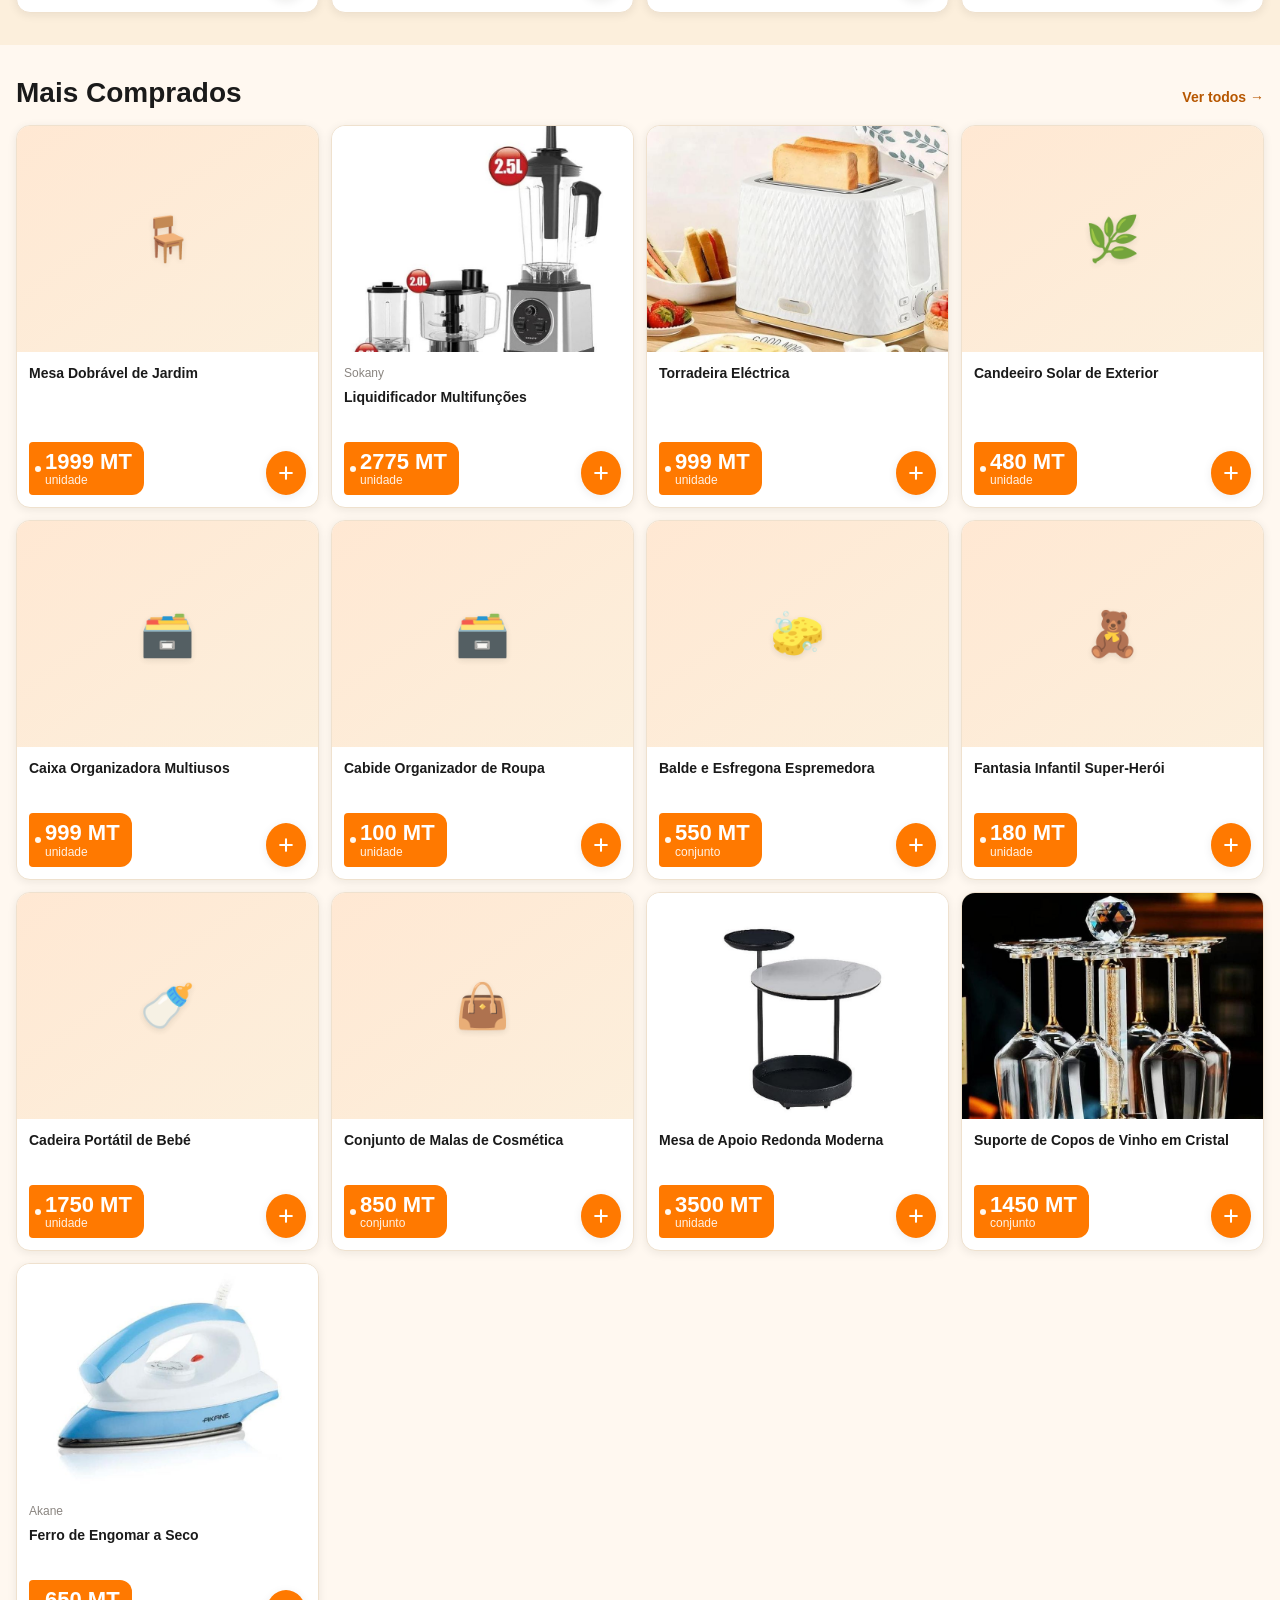
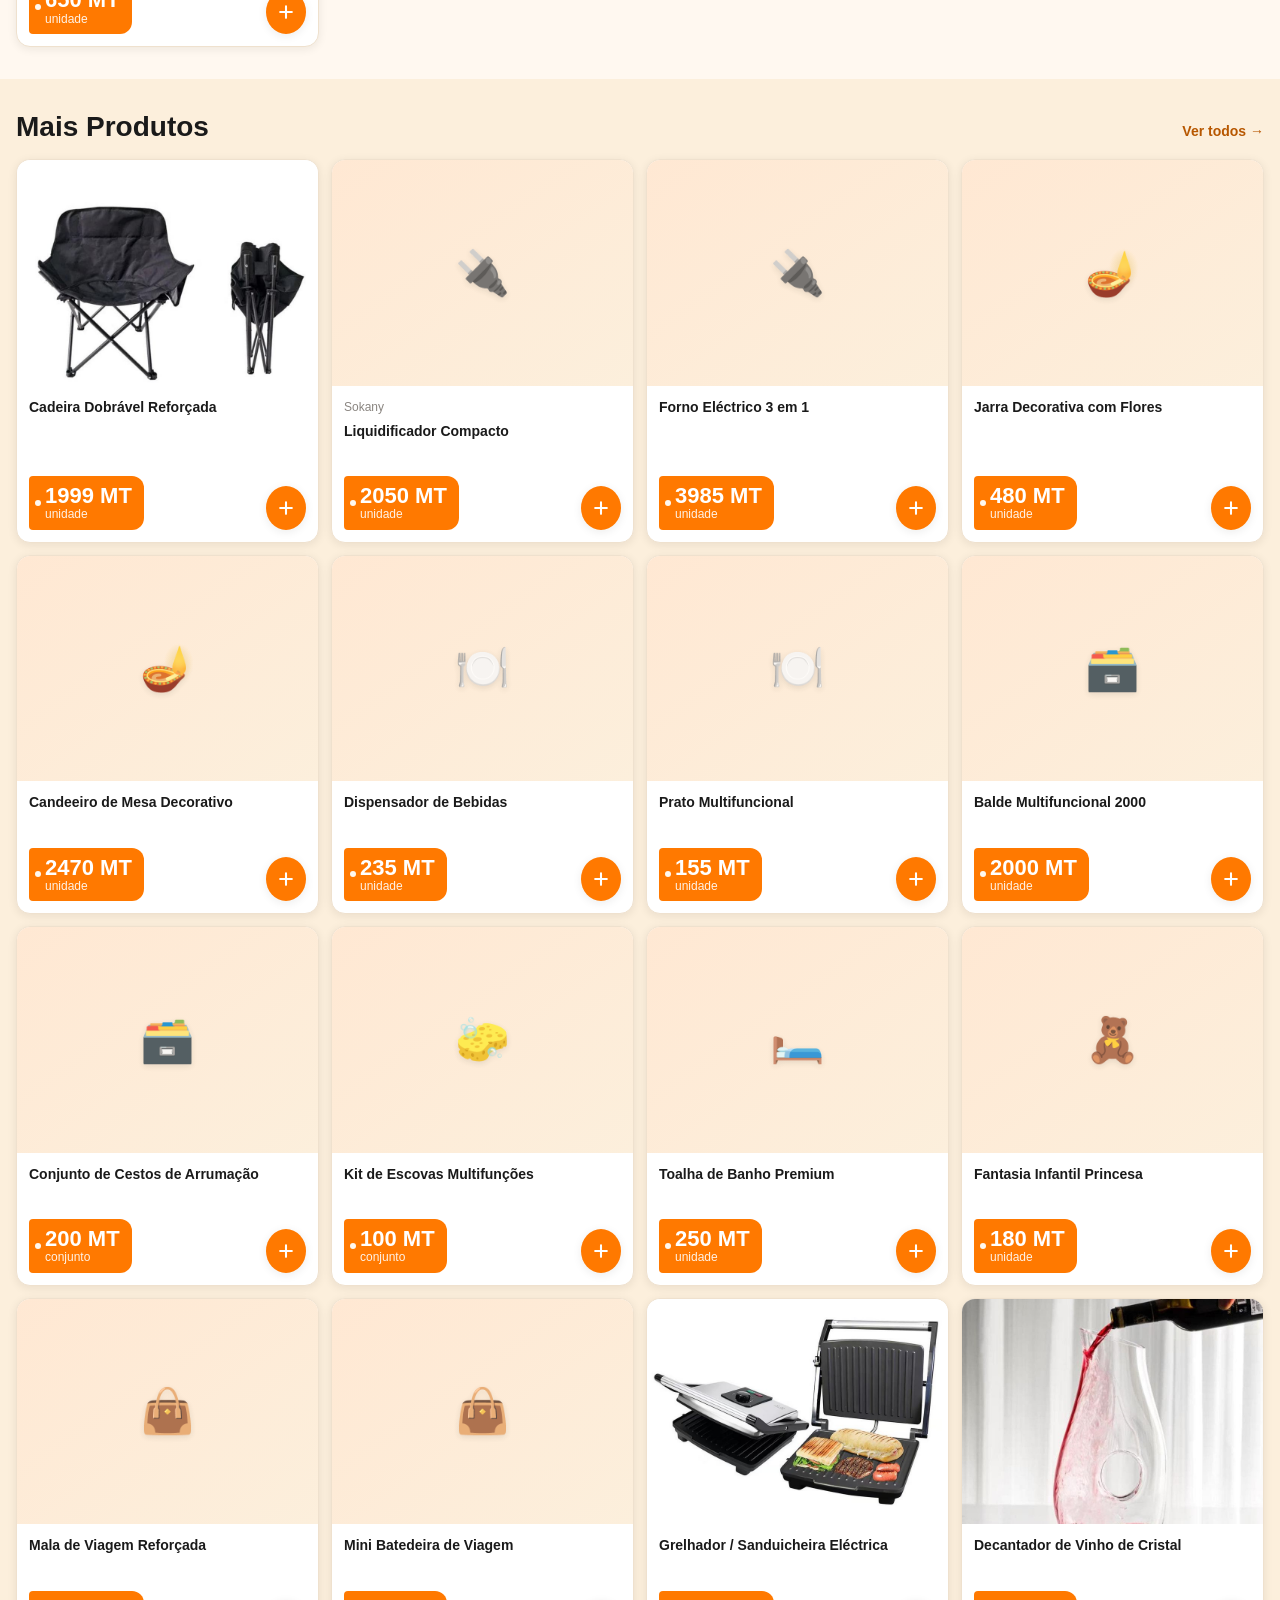
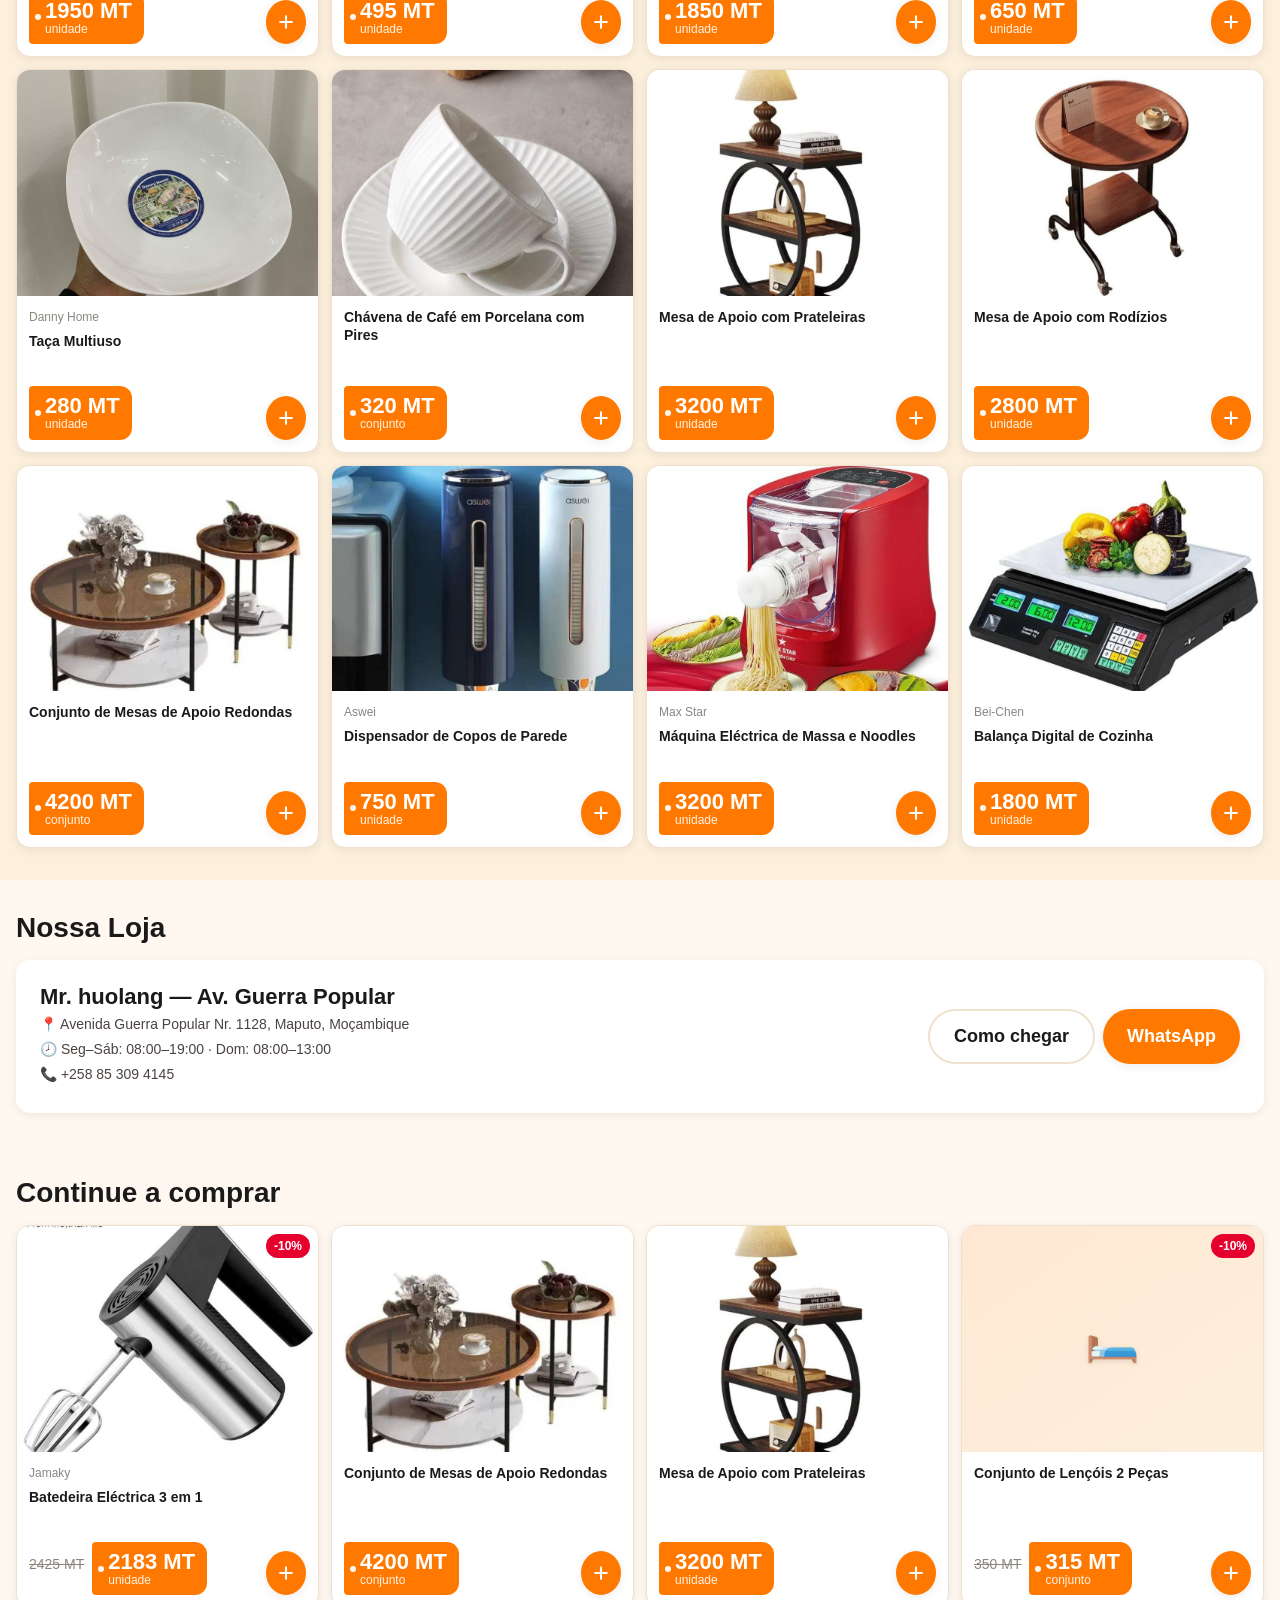
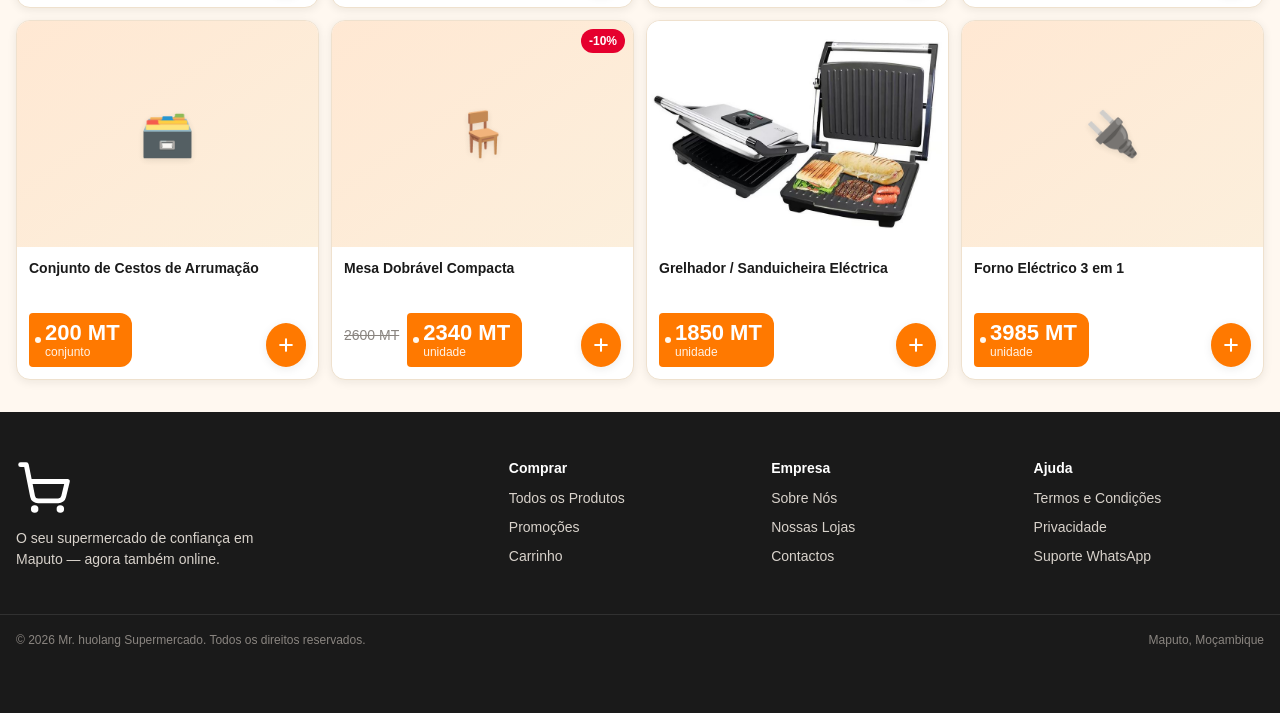
==== commit dc501656: "3" ====
--- a/index.html
+++ b/index.html
@@ -3,14 +3,14 @@
 <head>
 <meta charset="UTF-8">
 <meta name="viewport" content="width=device-width, initial-scale=1.0">
-<title>Mr. Houlang Supermercado — Compre online em Maputo | Entrega e Levantamento</title>
-<meta name="description" content="Mr. Houlang Supermercado em Maputo. Faça as suas compras online: mercearia, frutas, carnes, bebidas e muito mais, com pagamento por M-Pesa, e-Mola, mKesh ou na entrega.">
-<meta property="og:title" content="Mr. Houlang Supermercado">
+<title>Mr. huolang Supermercado — Compre online em Maputo | Entrega e Levantamento</title>
+<meta name="description" content="Mr. huolang Supermercado em Maputo. Faça as suas compras online: mercearia, frutas, carnes, bebidas e muito mais, com pagamento por M-Pesa, e-Mola, mKesh ou na entrega.">
+<meta property="og:title" content="Mr. huolang Supermercado">
 <meta property="og:description" content="O seu supermercado em Maputo, agora também online.">
 <meta property="og:type" content="website">
 <link rel="icon" href="assets/logo/logo.svg" type="image/svg+xml">
-<link rel="preconnect" href="https://fonts.googleapis.com">
-<link href="https://fonts.googleapis.com/css2?family=Baloo+2:wght@500;600;700;800&family=Inter:wght@400;500;600;700&display=swap" rel="stylesheet">
+
+
 <link rel="stylesheet" href="css/tokens.css">
 <link rel="stylesheet" href="css/base.css">
 <link rel="stylesheet" href="css/components.css">
@@ -21,7 +21,7 @@
 {
   "@context": "https://schema.org",
   "@type": "GroceryStore",
-  "name": "Mr. Houlang Supermercado",
+  "name": "Mr. huolang Supermercado",
   "address": {
     "@type": "PostalAddress",
     "streetAddress": "Avenida Guerra Popular Nr. 1128",
@@ -50,8 +50,8 @@
     </button>
 
     <a href="index.html" class="brand">
-      <img src="assets/logo/logo.svg" alt="Mr. Houlang Supermercado">
-      <span>Mr. Houlang</span>
+      <img src="assets/logo/logo.svg" alt="Mr. huolang Supermercado">
+      <span>Mr. huolang</span>
     </a>
 
     <form class="header-search" data-search-form role="search">
@@ -150,7 +150,7 @@
       <div class="section-head"><h2>Nossa Loja</h2></div>
       <div class="card store-card">
         <div class="store-card__info">
-          <h3>Mr. Houlang — Av. Guerra Popular</h3>
+          <h3>Mr. huolang — Av. Guerra Popular</h3>
           <p>📍 Avenida Guerra Popular Nr. 1128, Maputo, Moçambique</p>
           <p>🕗 Seg–Sáb: 08:00–19:00 · Dom: 08:00–13:00</p>
           <p>📞 +258 85 309 4145</p>
@@ -176,7 +176,7 @@
 <footer class="site-footer">
   <div class="container footer-grid">
     <div>
-      <img src="assets/logo/logo.svg" alt="Mr. Houlang" style="width:56px; margin-bottom:var(--sp-3); filter:brightness(0) invert(1);">
+      <img src="assets/logo/logo.svg" alt="Mr. huolang" style="width:56px; margin-bottom:var(--sp-3); filter:brightness(0) invert(1);">
       <p style="max-width:32ch;">O seu supermercado de confiança em Maputo — agora também online.</p>
     </div>
     <div>
@@ -205,7 +205,7 @@
     </div>
   </div>
   <div class="container footer-bottom">
-    <span>© 2026 Mr. Houlang Supermercado. Todos os direitos reservados.</span>
+    <span>© 2026 Mr. huolang Supermercado. Todos os direitos reservados.</span>
     <span>Maputo, Moçambique</span>
   </div>
 </footer>
--- a/css/tokens.css
+++ b/css/tokens.css
@@ -1,15 +1,17 @@
 /* ==========================================================================
-   MR. HOULANG SUPERMERCADO — DESIGN TOKENS
-   Paleta extraída da marca real (logótipo + página oficial de Facebook).
+   MR. HUOLANG SUPERMERCADO — DESIGN TOKENS
+   Paleta extraída da marca real (logótipo oficial + página de Facebook).
    Não alterar estes valores sem rever a identidade em toda a plataforma.
    ========================================================================== */
 
 :root {
-  /* ---- Cor de marca ---- */
-  --hl-orange: #FAA121;        /* Laranja Houlang — cor principal */
-  --hl-orange-dark: #C67023;   /* Laranja profundo — hover, sombras, selo dourado */
-  --hl-orange-light: #FFD699;  /* Laranja claro — fundos suaves, badges */
-  --hl-red: #E5002E;           /* Vermelho Houlang — promoções, urgência, desconto */
+  /* ---- Cor de marca ----
+     Laranja extraído a pixel do logótipo oficial vectorizado (#FF7900,
+     ~95% dos pixels do fundo do lockup). Não substituir por outro tom. */
+  --hl-orange: #FF7900;        /* Laranja Huolang oficial — cor principal */
+  --hl-orange-dark: #B75700;   /* Laranja profundo — hover, sombras, selo dourado */
+  --hl-orange-light: #FFE8D3;  /* Laranja claro — fundos suaves, badges */
+  --hl-red: #E5002E;           /* Vermelho — SÓ para desconto/promoção/urgência/erro/remover, nunca como cor de identidade */
   --hl-red-dark: #B5001F;      /* Vermelho hover/pressed */
 
   /* ---- Neutros ---- */
@@ -28,21 +30,21 @@
   --hl-info: #2563EB;
 
   /* ---- Tipografia ----
-     Display: Baloo 2 — arredondada, robusta, com o mesmo carácter "cartaz de loja"
-     que a marca já usa nos posts promocionais (números grandes, bold, confiante).
-     Corpo: Inter — extremamente legível em ecrãs pequenos e ligações lentas,
-     com números tabulares para preços. */
-  --font-display: 'Baloo 2', system-ui, sans-serif;
-  --font-body: 'Inter', system-ui, -apple-system, sans-serif;
+     Primária: Helvetica — corpo de texto, limpa e extremamente legível.
+     Secundária: Arial — títulos e preços, robusta e comercial.
+     Ambas nativas do sistema operativo: zero pedidos ao Google Fonts,
+     zero atraso de carregamento, disponíveis em qualquer dispositivo. */
+  --font-body: Helvetica, Arial, sans-serif;
+  --font-display: Arial, Helvetica, sans-serif;
 
-  --fs-xs: 0.75rem;     /* 12px — legendas, termos */
-  --fs-sm: 0.875rem;    /* 14px — texto secundário */
-  --fs-base: 1rem;      /* 16px — corpo */
-  --fs-md: 1.125rem;    /* 18px */
-  --fs-lg: 1.375rem;    /* 22px — subtítulos */
-  --fs-xl: 1.75rem;     /* 28px — título de secção */
-  --fs-2xl: 2.25rem;    /* 36px — título hero mobile */
-  --fs-3xl: 3rem;       /* 48px — título hero desktop */
+  --fs-xs: 0.75rem;
+  --fs-sm: 0.875rem;
+  --fs-base: 1rem;
+  --fs-md: 1.125rem;
+  --fs-lg: 1.375rem;
+  --fs-xl: 1.75rem;
+  --fs-2xl: 2.25rem;
+  --fs-3xl: 3rem;
 
   /* ---- Espaçamento (escala 4px) ---- */
   --sp-1: 4px;
@@ -66,11 +68,11 @@
   /* ---- Layout ---- */
   --container-max: 1280px;
   --header-h: 64px;
-  --touch-min: 44px; /* alvo mínimo de toque, acessibilidade mobile */
+  --touch-min: 44px;
 
   /* ---- Camadas ---- */
   --z-header: 100;
   --z-cart-bar: 90;
   --z-modal: 200;
   --z-toast: 300;
-}
+}
--- a/css/components.css
+++ b/css/components.css
@@ -49,7 +49,7 @@
 
 /* ---- ETIQUETA DE PREÇO — elemento assinatura ----
    Inspirado nas etiquetas físicas de loja moçambicana (visíveis nos
-   próprios cartazes promocionais do Mr. Houlang): forma de "bilhete"
+   próprios cartazes promocionais do Mr. huolang): forma de "bilhete"
    com um recorte circular ("furo de suspensão"), sempre em laranja de
    marca. Usado em todos os cartões de produto — é o elemento mais
    reconhecível da interface. */
--- a/css/layout.css
+++ b/css/layout.css
@@ -1,8 +1,8 @@
 /* ==========================================================================
-   LAYOUT — header, hero, secções da homepage, footer
+   LAYOUT — header, hero, seccoes da homepage, footer
    ========================================================================== */
 
-/* ---- Barra de topo (contacto/confiança, opcional, esconde em mobile) ---- */
+/* ---- Barra de topo (contacto/confianca, opcional, esconde em mobile) ---- */
 .topbar {
   background: var(--hl-ink);
   color: var(--hl-cream);
@@ -97,7 +97,8 @@
 
 /* ---- Hero ---- */
 .hero {
-  background: linear-gradient(135deg, var(--hl-red) 0%, #C4001F 100%);
+  /* Identidade = laranja. O vermelho fica reservado a desconto/urgência/erro. */
+  background: linear-gradient(135deg, var(--hl-orange) 0%, var(--hl-orange-dark) 100%);
   color: var(--hl-white);
   padding: var(--sp-6) 0;
   position: relative;
@@ -120,7 +121,7 @@
 }
 @media (min-width: 768px) { .hero h1 { font-size: var(--fs-3xl); } }
 .hero p { max-width: 46ch; opacity: .92; margin-bottom: var(--sp-5); }
-.hero .btn-primary { background: var(--hl-white); color: var(--hl-red); }
+.hero .btn-primary { background: var(--hl-white); color: var(--hl-orange-dark); }
 .hero .btn-primary:hover { background: var(--hl-cream); }
 .hero-countdown {
   display: inline-flex; align-items: center; gap: var(--sp-2);
@@ -142,7 +143,7 @@
 .section-head h2 { margin: 0; }
 .section-head a { font-size: var(--fs-sm); font-weight: 700; color: var(--hl-orange-dark); white-space: nowrap; }
 
-/* ---- Categorias (grelha de ícones tocáveis) ---- */
+/* ---- Categorias (grelha de ícones tocaveis) ---- */
 .category-grid {
   display: grid;
   grid-template-columns: repeat(3, 1fr);
@@ -232,7 +233,7 @@
 .product-card__add:hover { background: var(--hl-orange-dark); transform: scale(1.06); }
 .product-card__add:active { transform: scale(0.92); }
 
-/* ---- Porque comprar no Mr. Houlang ---- */
+/* ---- Porque comprar no Mr. huolang ---- */
 .trust-grid {
   display: grid;
   grid-template-columns: 1fr;
@@ -308,3 +309,136 @@
   padding: var(--sp-2) var(--sp-4); z-index: var(--z-toast);
 }
 .skip-link:focus { left: var(--sp-3); top: var(--sp-3); }
+/* ==========================================================================
+   FASE 3 — CARRINHO, CHECKOUT, PEDIDO CONFIRMADO
+   ========================================================================== */
+
+/* ---- Estado vazio (carrinho / checkout) ---- */
+.cart-empty {
+  display: flex; flex-direction: column; align-items: center; gap: var(--sp-3);
+  padding: var(--sp-8) var(--sp-4);
+  text-align: center;
+  color: var(--hl-ink-soft);
+}
+
+/* ---- Layout do carrinho: lista + resumo ---- */
+.cart-layout {
+  display: grid;
+  grid-template-columns: 1fr;
+  gap: var(--sp-5);
+  align-items: start;
+}
+@media (min-width: 900px) { .cart-layout { grid-template-columns: 2fr 1fr; } }
+
+.cart-items { display: flex; flex-direction: column; gap: var(--sp-3); }
+
+.cart-item {
+  display: grid;
+  grid-template-columns: 64px 1fr auto;
+  grid-template-areas: "img info remove" "img qty remove" "img subtotal remove";
+  gap: var(--sp-1) var(--sp-3);
+  align-items: center;
+  background: var(--hl-white);
+  border: 1px solid var(--hl-line);
+  border-radius: var(--radius-md);
+  padding: var(--sp-3);
+}
+@media (min-width: 560px) {
+  .cart-item {
+    grid-template-columns: 72px 1fr auto auto auto;
+    grid-template-areas: "img info qty subtotal remove";
+  }
+}
+.cart-item__img { grid-area: img; width: 64px; height: 64px; border-radius: var(--radius-sm); overflow: hidden; background: var(--hl-cream-deep); }
+.cart-item__img img, .cart-item__img .product-card__placeholder { width: 100%; height: 100%; object-fit: cover; }
+.cart-item__img .product-card__placeholder span { font-size: 1.5rem; }
+.cart-item__info { grid-area: info; min-width: 0; }
+.cart-item__name { font-size: var(--fs-sm); font-weight: 600; margin: 2px 0; }
+.cart-item__unit-price { font-size: var(--fs-xs); color: var(--hl-gray-500); }
+.cart-item__subtotal { grid-area: subtotal; font-family: var(--font-display); font-weight: 700; color: var(--hl-orange-dark); white-space: nowrap; }
+.cart-item__remove {
+  grid-area: remove;
+  width: 36px; height: 36px; border-radius: 50%;
+  display: flex; align-items: center; justify-content: center;
+  color: var(--hl-gray-500);
+}
+.cart-item__remove:hover { background: var(--hl-cream-deep); color: var(--hl-red); }
+
+/* ---- Selector de quantidade ---- */
+.qty-stepper {
+  grid-area: qty;
+  display: inline-flex; align-items: center; gap: var(--sp-2);
+  border: 1px solid var(--hl-line);
+  border-radius: var(--radius-pill);
+  padding: 4px;
+  width: fit-content;
+}
+.qty-stepper__btn {
+  width: 28px; height: 28px; border-radius: 50%;
+  display: flex; align-items: center; justify-content: center;
+  background: var(--hl-cream-deep);
+  font-family: var(--font-display); font-weight: 700; font-size: var(--fs-md);
+  line-height: 1;
+}
+.qty-stepper__btn:hover { background: var(--hl-orange-light); }
+.qty-stepper__value { min-width: 1.5em; text-align: center; font-weight: 600; }
+
+/* ---- Resumo (carrinho e checkout) ---- */
+.cart-summary { padding: var(--sp-5); position: sticky; top: calc(var(--header-h) + var(--sp-4)); }
+.cart-summary h3 { margin-bottom: var(--sp-3); }
+.cart-summary__row {
+  display: flex; justify-content: space-between;
+  padding: var(--sp-2) 0;
+  font-size: var(--fs-sm);
+  border-bottom: 1px solid var(--hl-line);
+}
+.cart-summary__row--muted { color: var(--hl-gray-500); font-size: var(--fs-xs); }
+.cart-summary__row--total {
+  border-bottom: none;
+  font-family: var(--font-display); font-weight: 700; font-size: var(--fs-lg);
+  color: var(--hl-orange-dark);
+  padding-top: var(--sp-3);
+}
+.cart-summary .btn { margin-top: var(--sp-4); }
+
+/* ---- Checkout: formulário ---- */
+.checkout-layout {
+  display: grid;
+  grid-template-columns: 1fr;
+  gap: var(--sp-5);
+  align-items: start;
+}
+@media (min-width: 900px) { .checkout-layout { grid-template-columns: 1.6fr 1fr; } }
+
+.checkout-form { display: flex; flex-direction: column; gap: var(--sp-4); }
+.form-group { display: flex; flex-direction: column; gap: var(--sp-2); }
+.form-label { font-size: var(--fs-sm); font-weight: 700; }
+.form-input {
+  width: 100%;
+  padding: var(--sp-3) var(--sp-4);
+  border: 2px solid var(--hl-line);
+  border-radius: var(--radius-sm);
+  background: var(--hl-white);
+}
+.form-input:focus { border-color: var(--hl-orange); outline: none; }
+.form-textarea { resize: vertical; font-family: inherit; }
+.form-select { appearance: none; }
+
+.form-radio-group { display: flex; flex-direction: column; gap: var(--sp-2); }
+.radio-option {
+  display: flex; align-items: center; gap: var(--sp-3);
+  padding: var(--sp-3) var(--sp-4);
+  border: 2px solid var(--hl-line);
+  border-radius: var(--radius-md);
+  cursor: pointer;
+  font-size: var(--fs-sm);
+}
+.radio-option:has(input:checked) { border-color: var(--hl-orange); background: var(--hl-cream-deep); }
+.radio-option input { accent-color: var(--hl-orange); width: 18px; height: 18px; }
+
+.checkout-summary__list { display: flex; flex-direction: column; gap: var(--sp-2); margin-bottom: var(--sp-2); }
+.checkout-summary__item { display: flex; justify-content: space-between; font-size: var(--fs-sm); }
+
+/* ---- Pedido confirmado ---- */
+.order-confirm { max-width: 640px; margin: 0 auto; text-align: center; }
+.order-confirm__icon { font-size: 3.5rem; display: block; margin-bottom: var(--sp-3); }
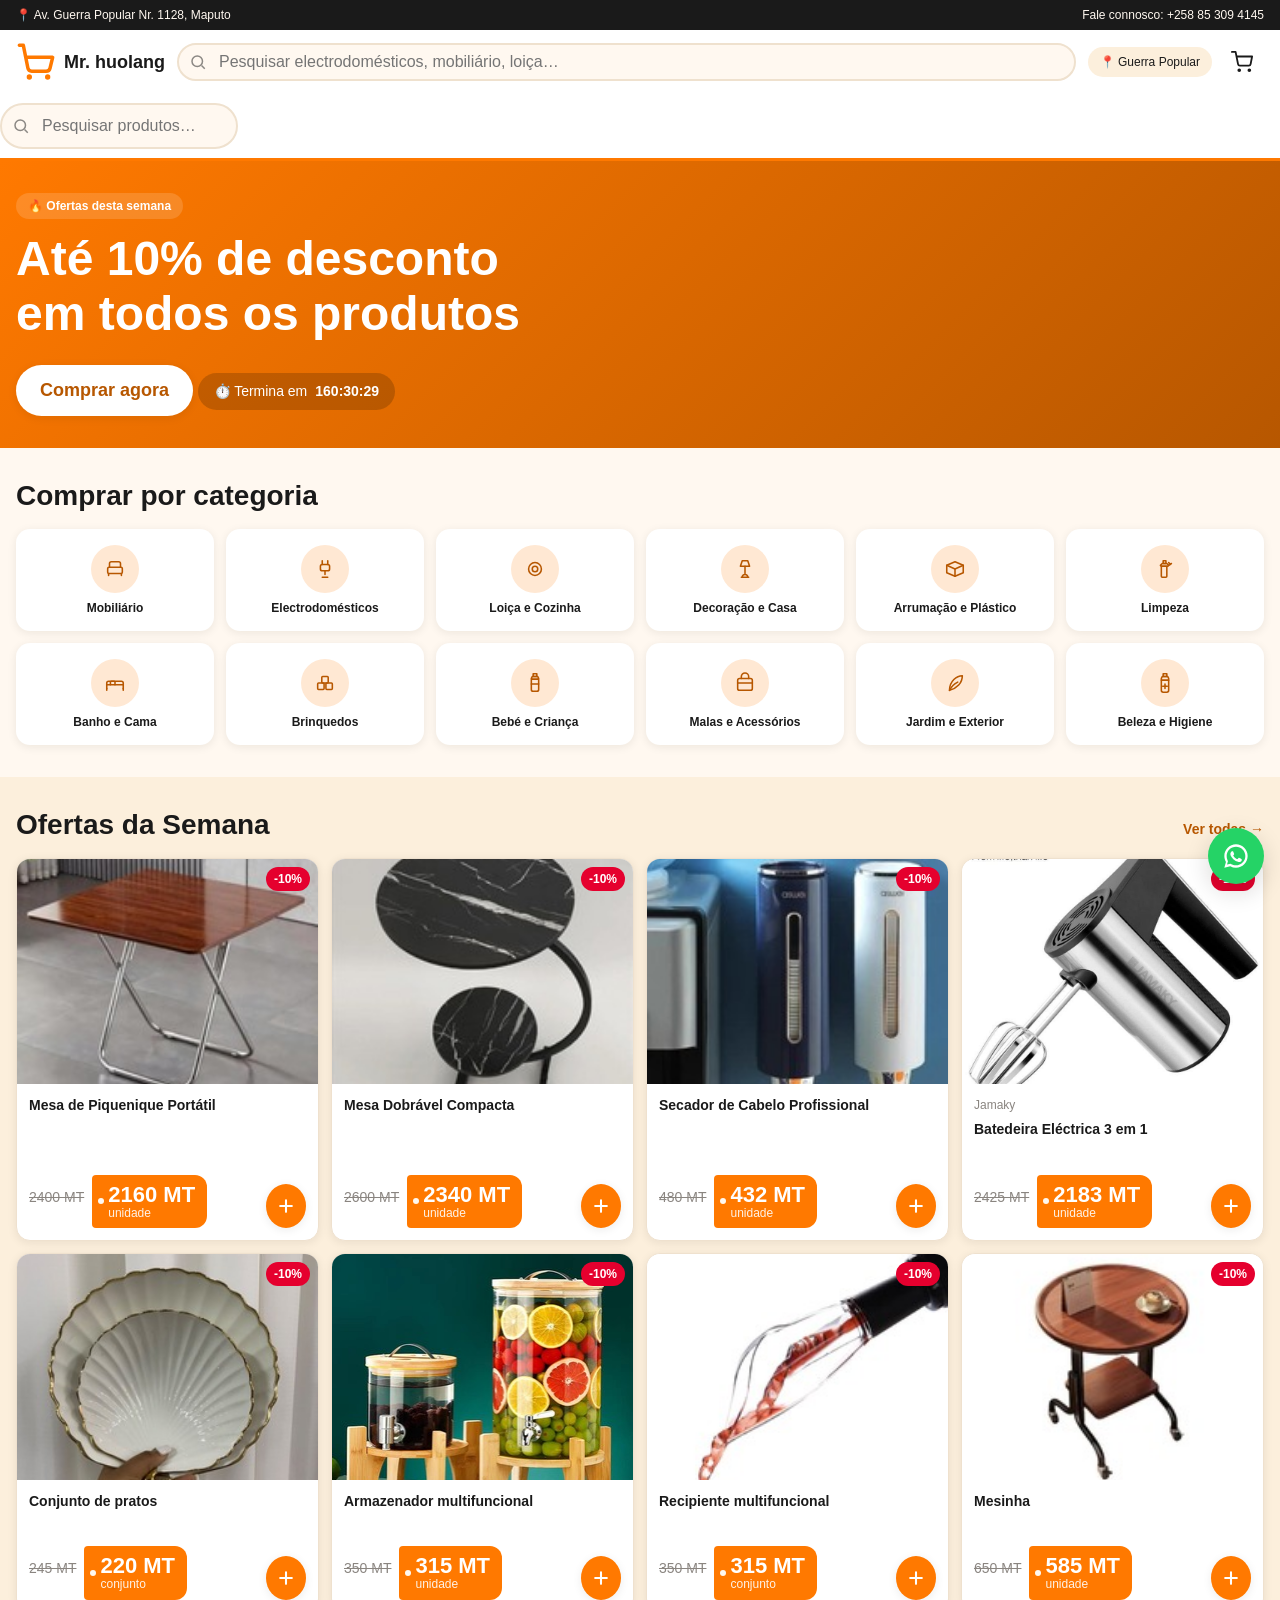
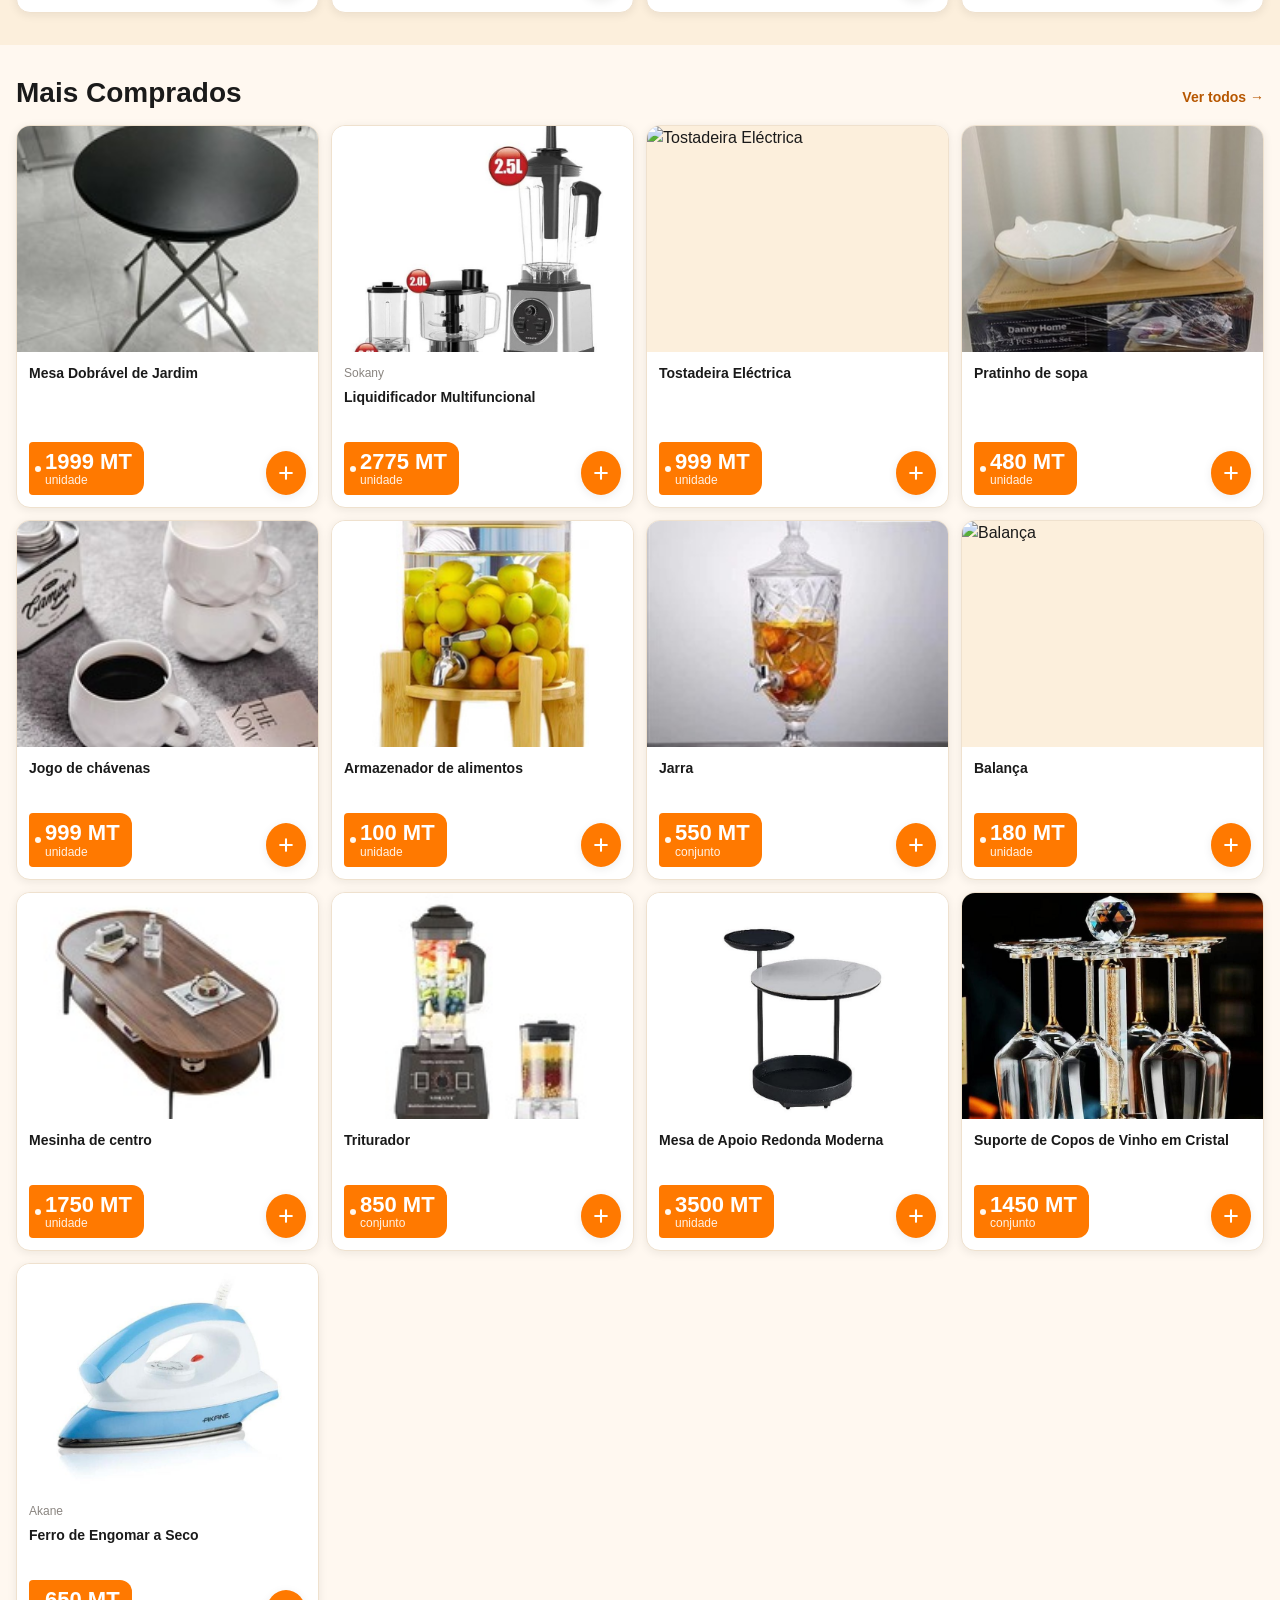
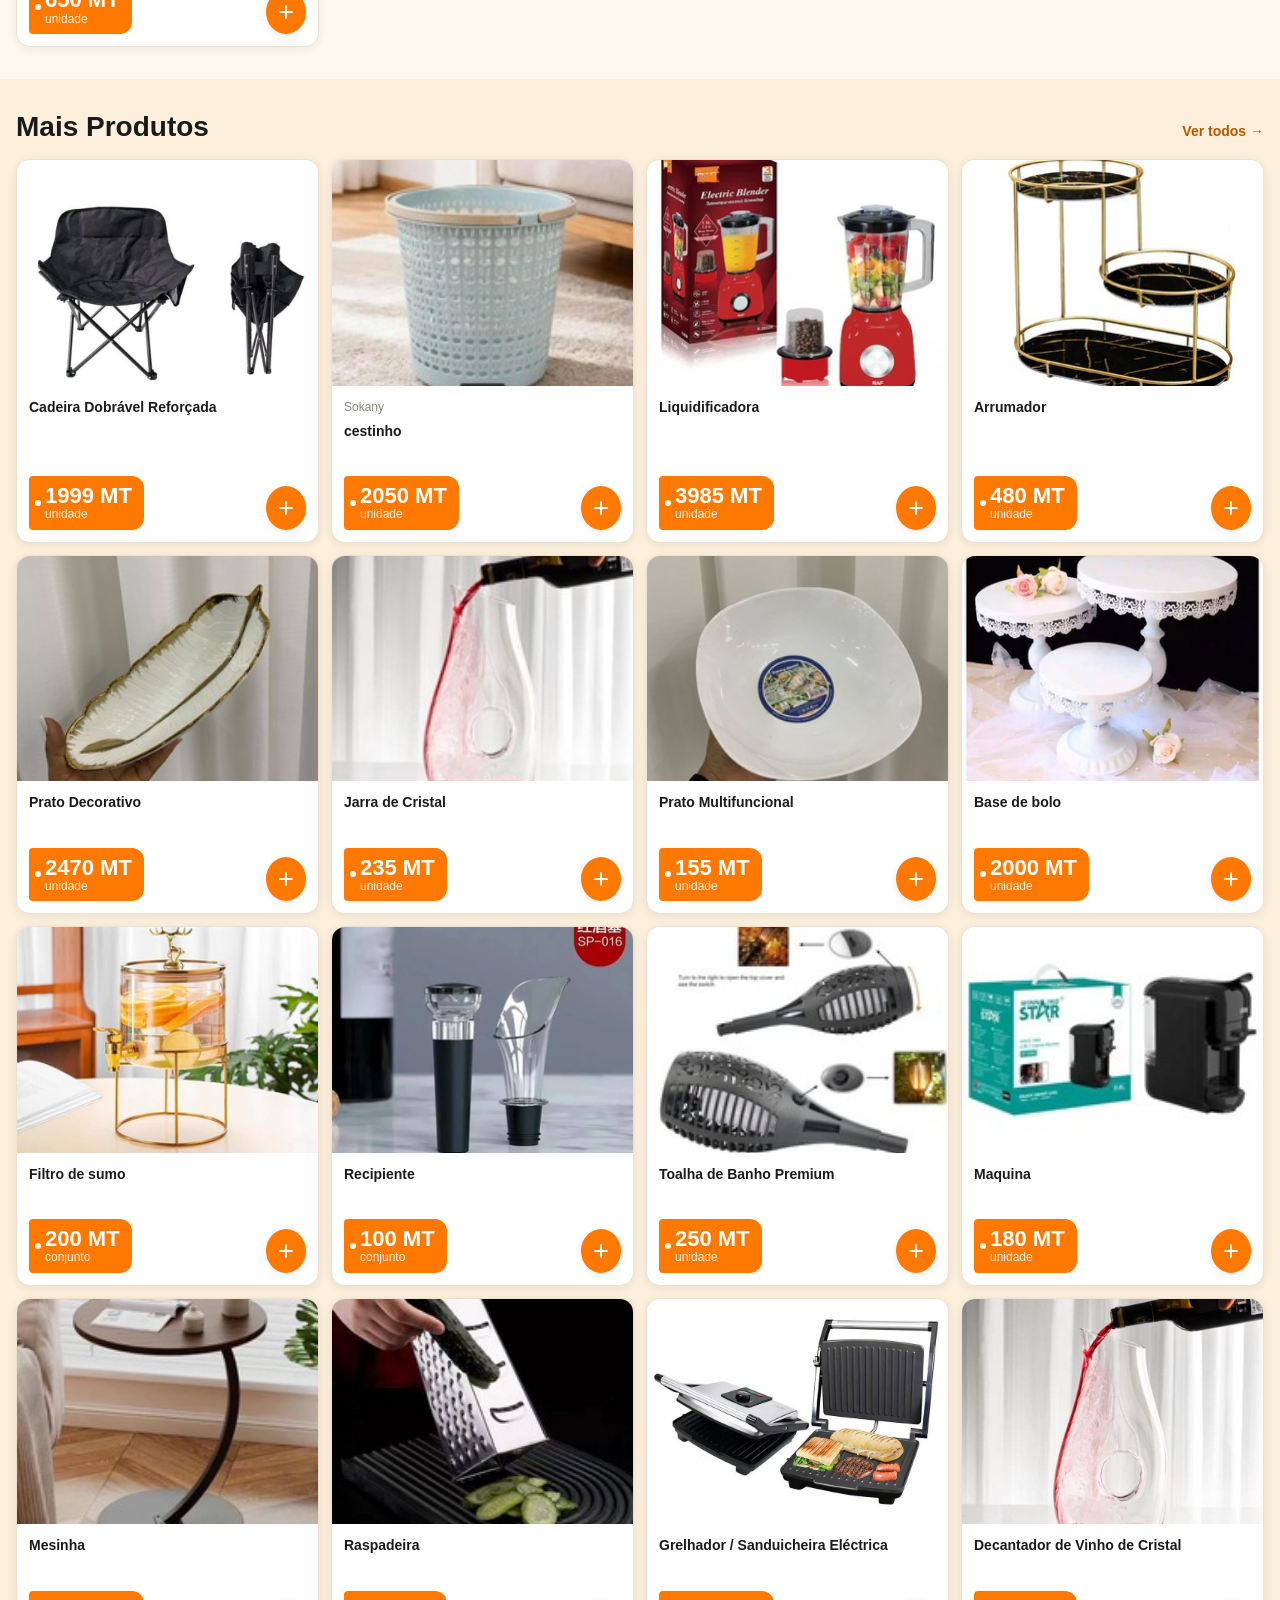
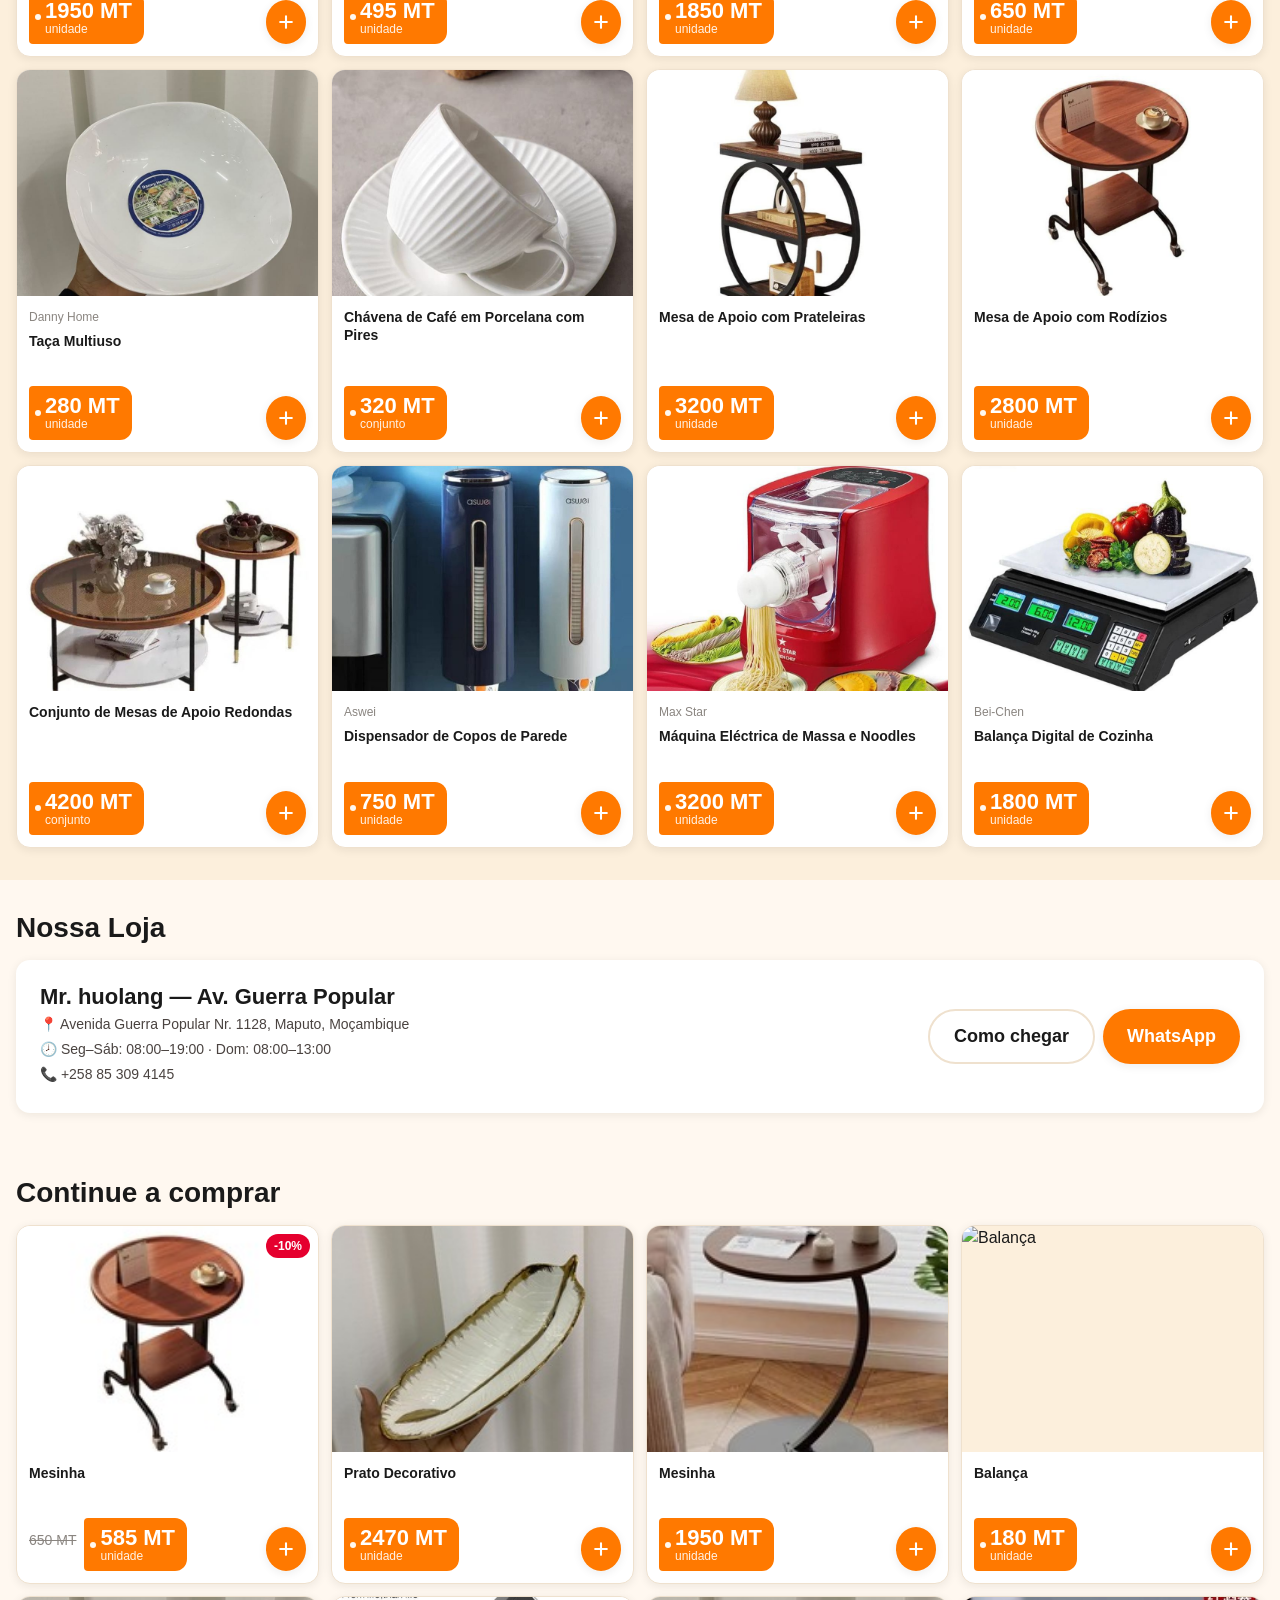
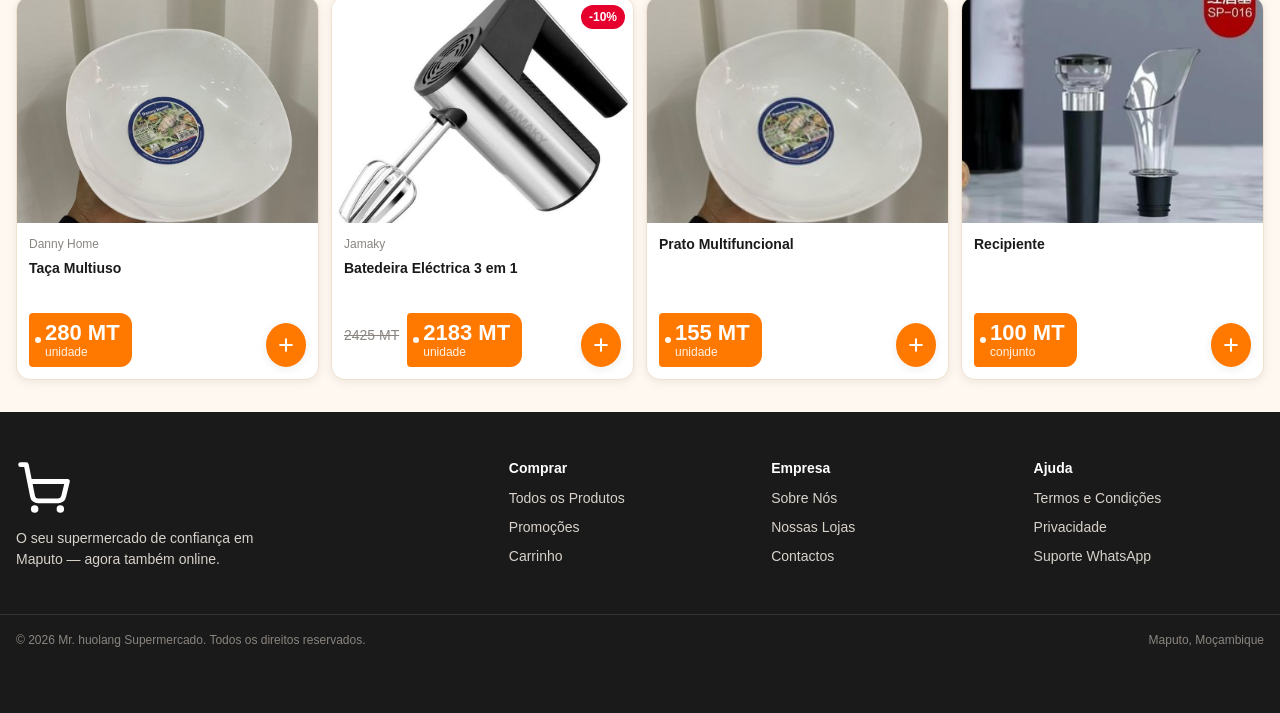
==== commit 603b82fe: "PESQUISA" ====
--- a/index.html
+++ b/index.html
@@ -56,7 +56,7 @@
 
     <form class="header-search" data-search-form role="search">
       <svg class="icon-search" width="18" height="18" viewBox="0 0 24 24" fill="none" stroke="currentColor" stroke-width="2"><circle cx="11" cy="11" r="7"/><path d="m21 21-4.3-4.3"/></svg>
-      <input type="search" placeholder="Pesquisar arroz, óleo, leite…" aria-label="Pesquisar produtos">
+      <input type="search" placeholder="Pesquisar electrodomésticos, mobiliário, loiça…" aria-label="Pesquisar produtos">
     </form>
 
     <div class="header-actions">
--- a/css/base.css
+++ b/css/base.css
@@ -1,5 +1,5 @@
 /* ==========================================================================
-   BASE — reset, tipografia, elementos fundamentais
+   BASE _ reset, tipografia, elementos fundamentais
    ========================================================================== */
 
 *, *::before, *::after { box-sizing: border-box; }
@@ -43,7 +43,7 @@
 
 ul, ol { margin: 0; padding: 0; list-style: none; }
 
-/* Acessibilidade: foco visível sempre, nunca remover sem substituir */
+/* Acessibilidade: foco visivel sempre, nunca remover sem substituir */
 :focus-visible {
   outline: 3px solid var(--hl-info);
   outline-offset: 2px;
--- a/css/layout.css
+++ b/css/layout.css
@@ -168,6 +168,7 @@
   border-radius: 50%;
   background: var(--hl-orange-light);
 }
+.category-card .emoji svg { color: var(--hl-orange-dark); }
 .category-card span { font-size: var(--fs-xs); font-weight: 600; line-height: 1.2; }
 
 /* Chips scroll horizontal (usado em produtos filtrados, mobile) */
@@ -232,6 +233,61 @@
 }
 .product-card__add:hover { background: var(--hl-orange-dark); transform: scale(1.06); }
 .product-card__add:active { transform: scale(0.92); }
+
+/* ---- Ficha de produto individual (produto.html) ---- */
+.breadcrumb {
+  display: flex; flex-wrap: wrap; align-items: center; gap: var(--sp-2);
+  font-size: var(--fs-xs); color: var(--hl-gray-500);
+  margin-bottom: var(--sp-4);
+}
+.breadcrumb a:hover { color: var(--hl-orange-dark); }
+.breadcrumb [aria-current="page"] { color: var(--hl-ink); font-weight: 600; }
+
+.product-detail {
+  display: grid;
+  grid-template-columns: 1fr;
+  gap: var(--sp-5);
+}
+@media (min-width: 768px) {
+  .product-detail { grid-template-columns: 1fr 1fr; gap: var(--sp-7); align-items: start; }
+}
+
+.product-detail__media {
+  position: relative;
+  aspect-ratio: 4/3;
+  border-radius: var(--radius-lg);
+  overflow: hidden;
+  background: var(--hl-cream-deep);
+  box-shadow: var(--shadow-card);
+}
+.product-detail__media img { width: 100%; height: 100%; object-fit: cover; }
+.product-detail__placeholder span { font-size: 5rem; }
+.product-detail__media .discount-badge { top: var(--sp-3); right: var(--sp-3); font-size: var(--fs-sm); padding: 5px var(--sp-3); }
+
+.product-detail__info h1 { font-size: var(--fs-xl); margin: var(--sp-1) 0 var(--sp-3); }
+@media (min-width: 768px) { .product-detail__info h1 { font-size: var(--fs-2xl); } }
+
+.product-detail__prices {
+  display: flex; align-items: baseline; gap: var(--sp-3);
+  margin-bottom: var(--sp-5);
+}
+.product-detail__prices .price-tag { font-size: var(--fs-lg); padding: var(--sp-3) var(--sp-4) var(--sp-3) var(--sp-5); }
+.product-detail__prices .price-tag__current { font-size: var(--fs-xl); }
+
+.product-detail__actions {
+  display: flex; flex-wrap: wrap; align-items: center; gap: var(--sp-3);
+  margin-bottom: var(--sp-5);
+}
+.product-detail__actions .btn-block { flex: 1; min-width: 200px; }
+
+.product-detail__trust {
+  display: flex; flex-direction: column; gap: var(--sp-2);
+  padding-top: var(--sp-4);
+  border-top: 1px solid var(--hl-line);
+  font-size: var(--fs-sm);
+  color: var(--hl-ink-soft);
+}
+.product-detail__trust a { color: var(--hl-orange-dark); font-weight: 600; }
 
 /* ---- Porque comprar no Mr. huolang ---- */
 .trust-grid {
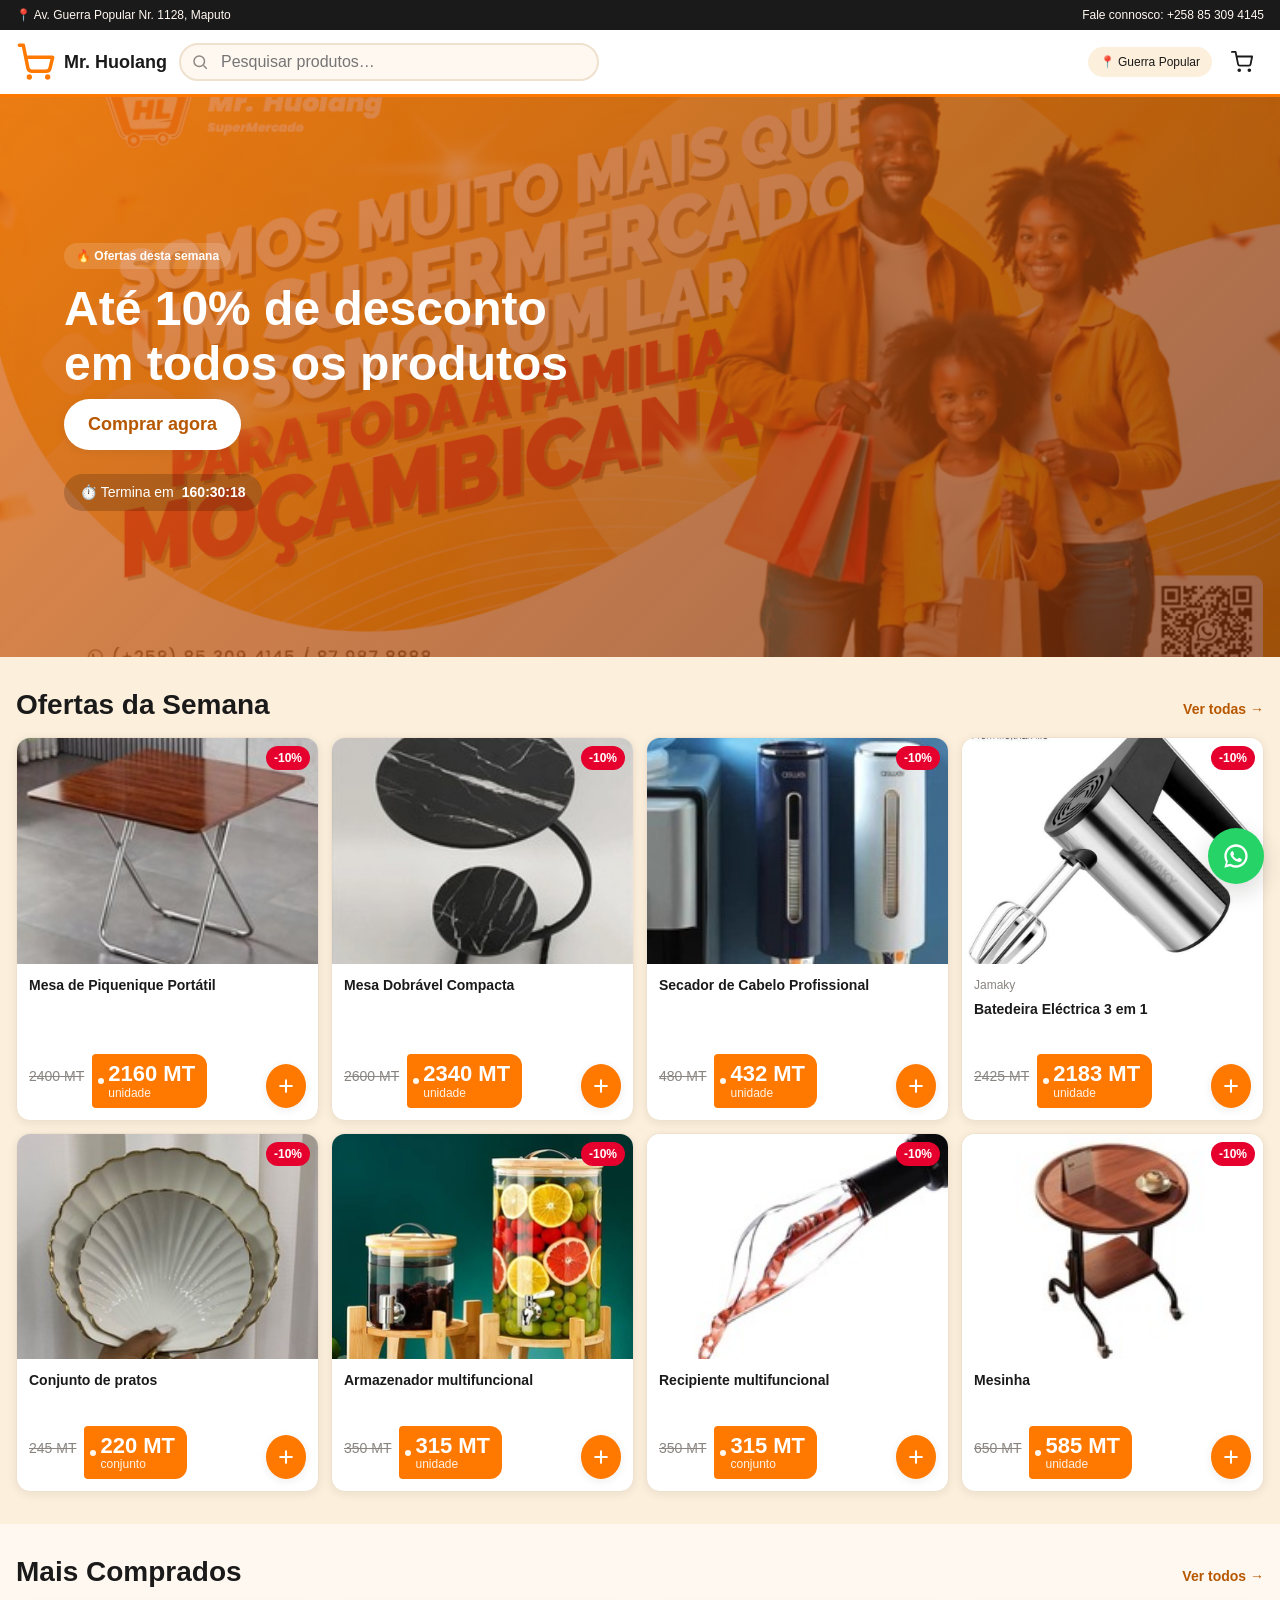
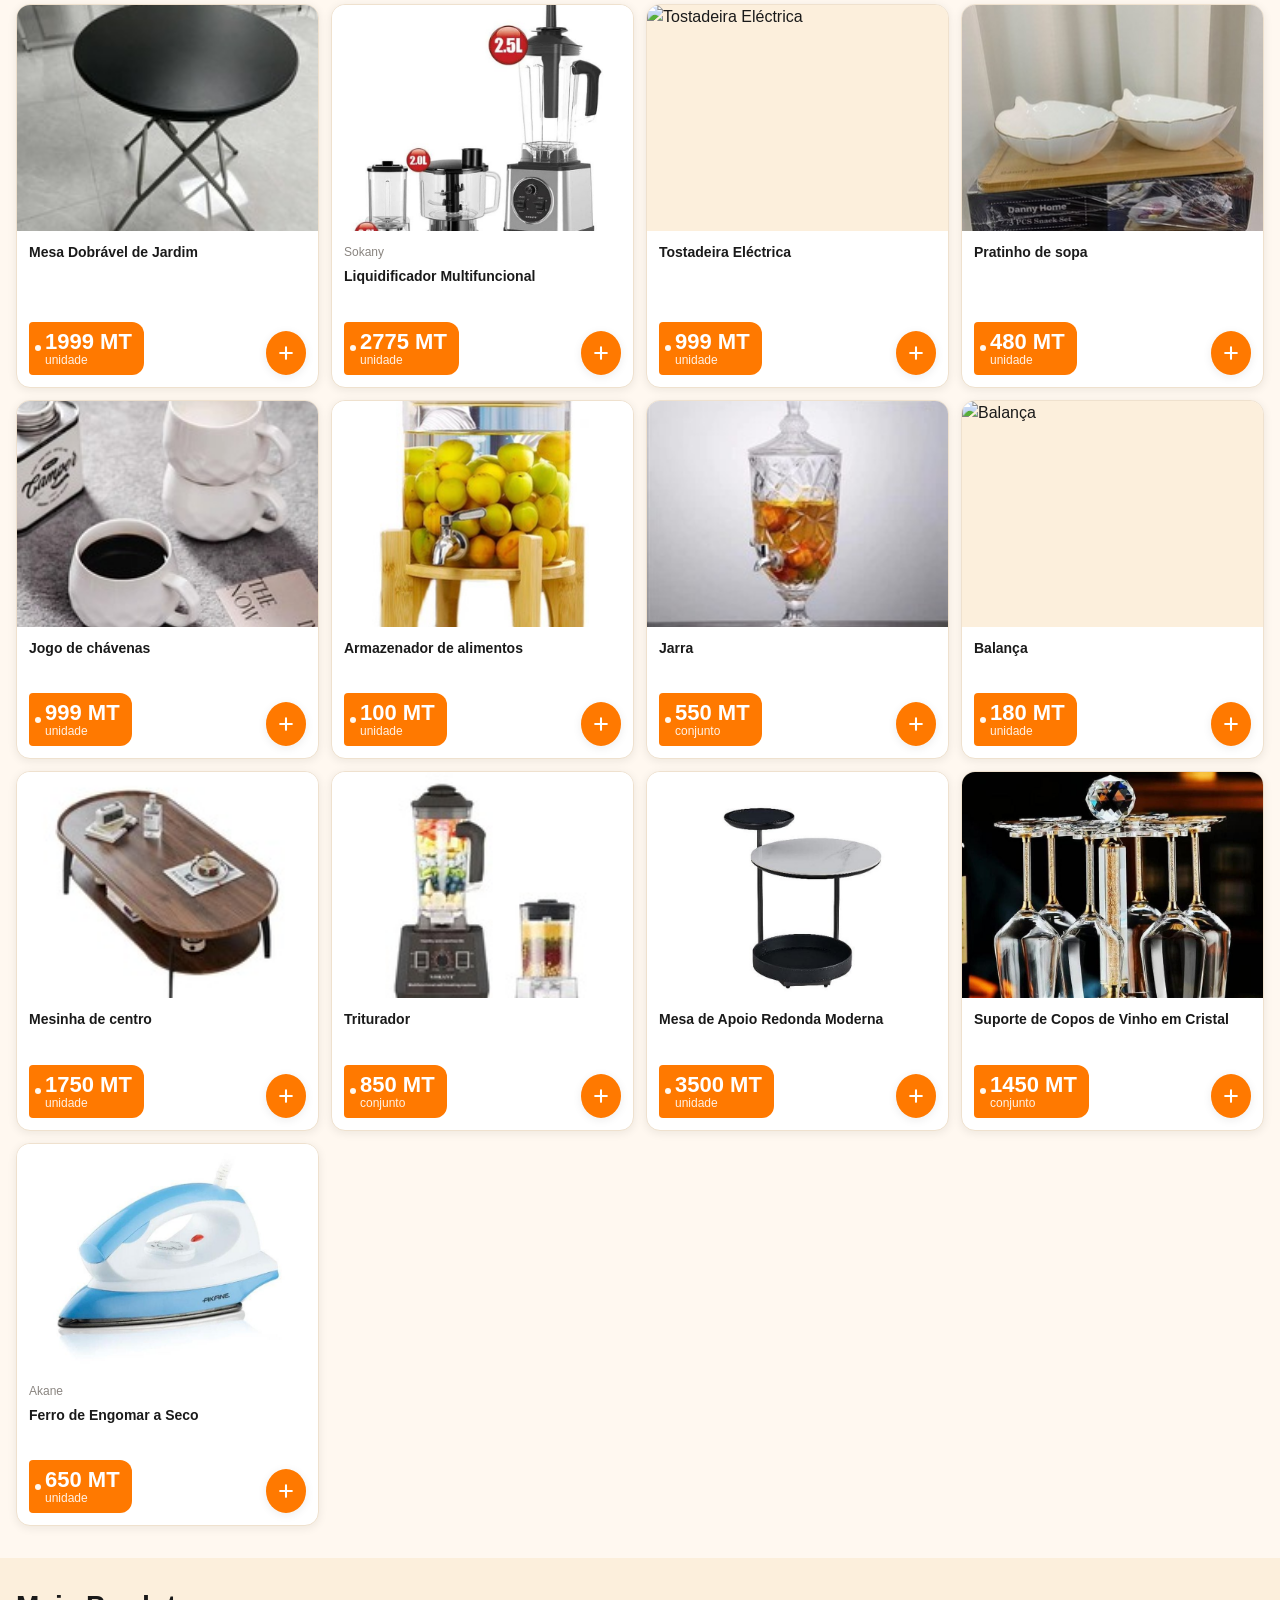
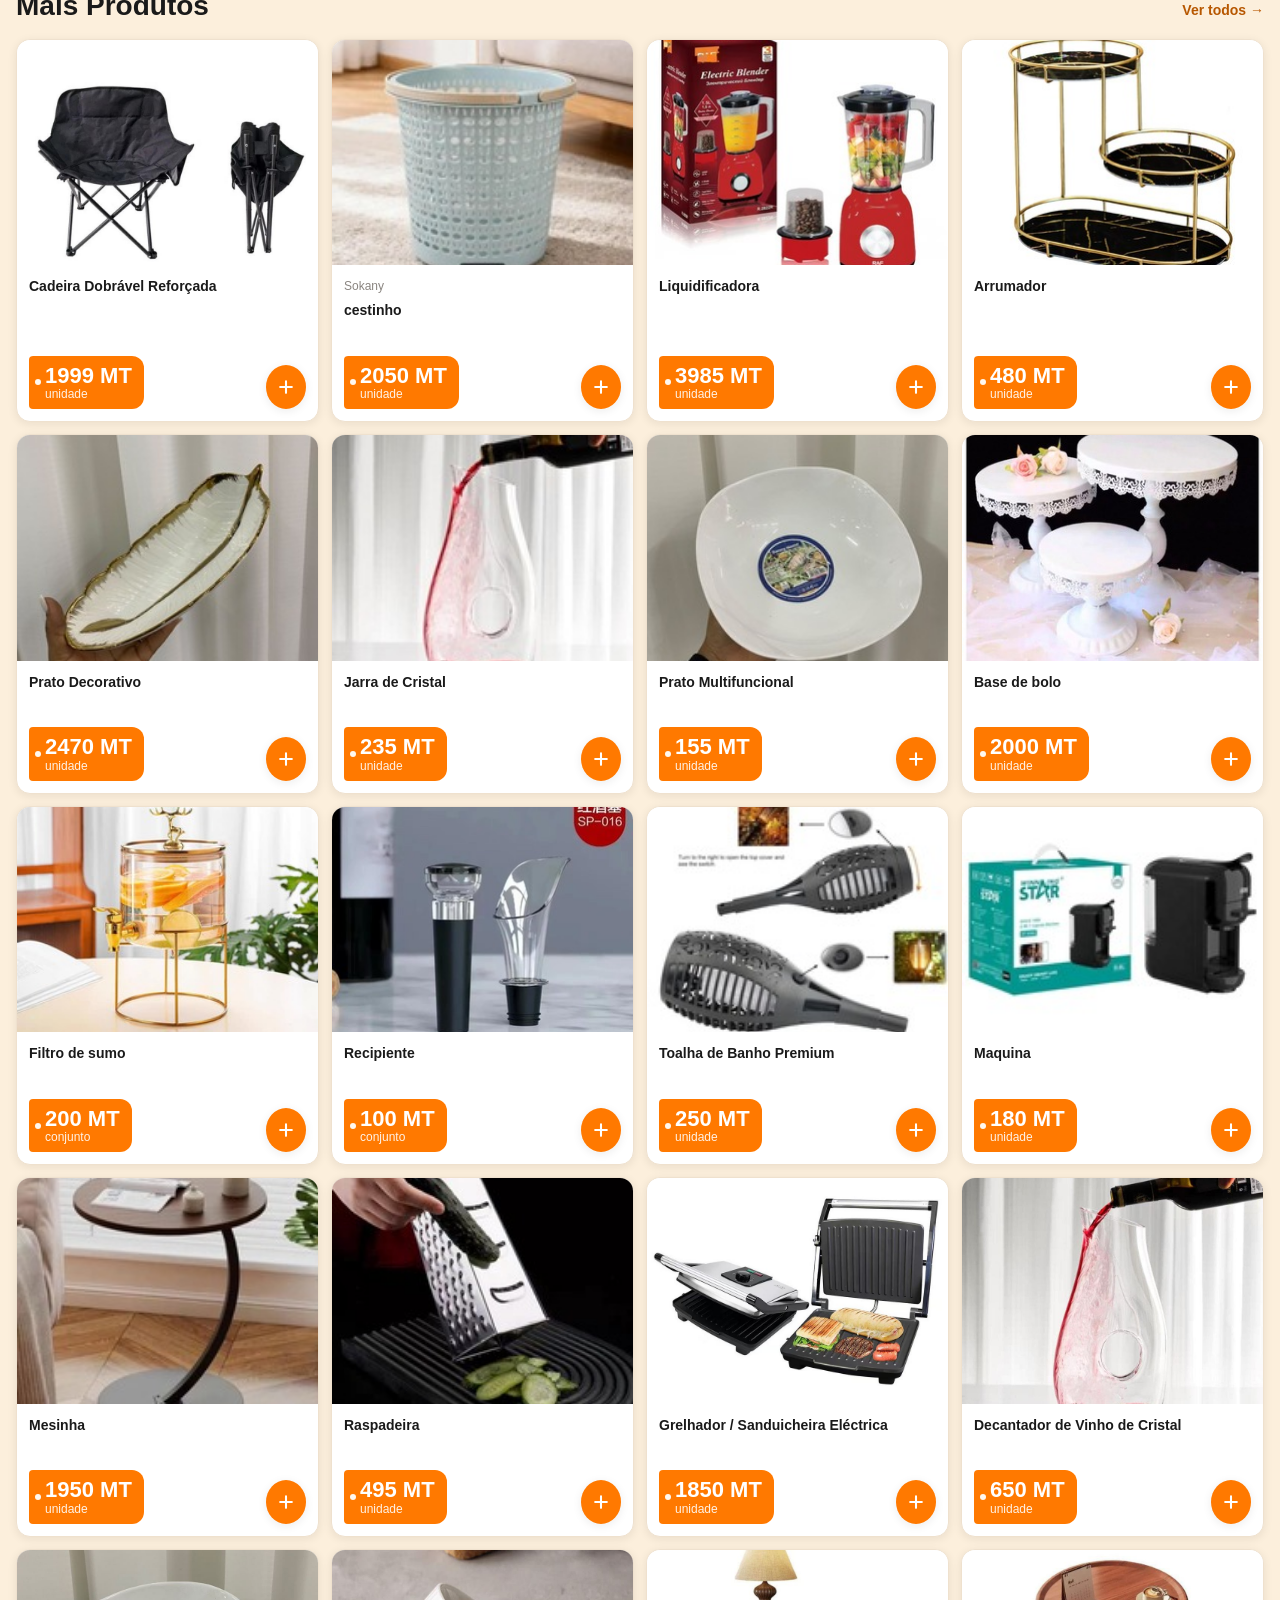
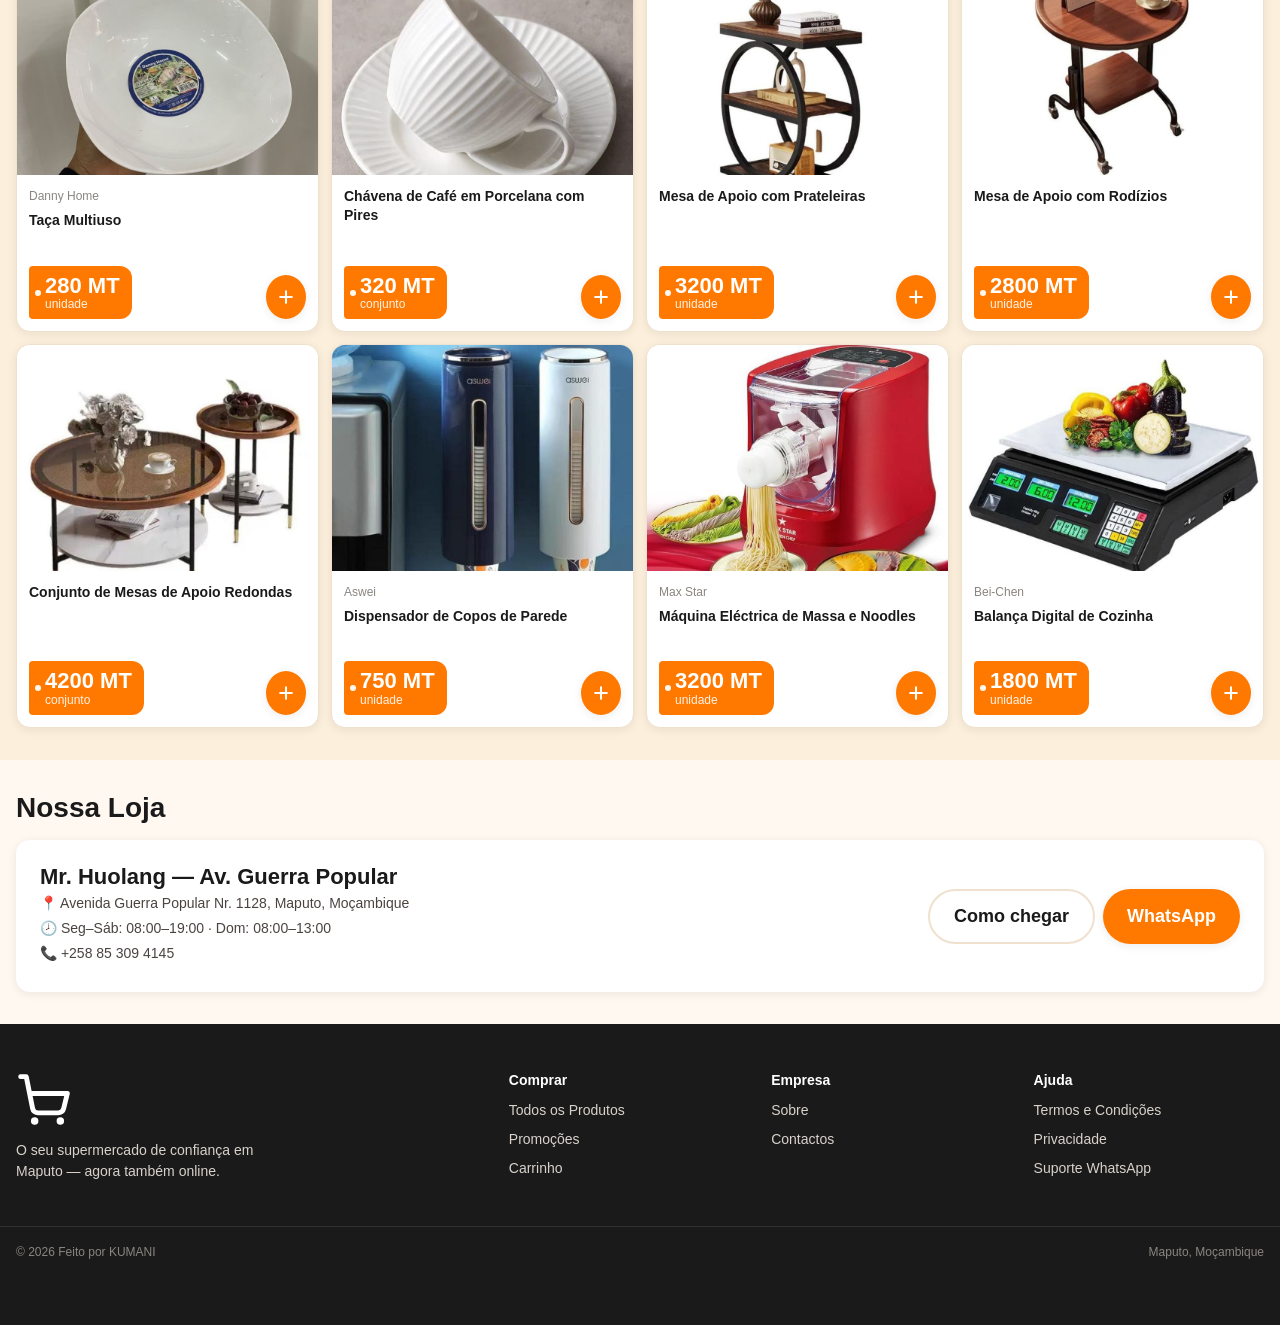
==== commit ccb275c6: "versao 6" ====
--- a/index.html
+++ b/index.html
@@ -3,9 +3,9 @@
 <head>
 <meta charset="UTF-8">
 <meta name="viewport" content="width=device-width, initial-scale=1.0">
-<title>Mr. huolang Supermercado — Compre online em Maputo | Entrega e Levantamento</title>
-<meta name="description" content="Mr. huolang Supermercado em Maputo. Faça as suas compras online: mercearia, frutas, carnes, bebidas e muito mais, com pagamento por M-Pesa, e-Mola, mKesh ou na entrega.">
-<meta property="og:title" content="Mr. huolang Supermercado">
+<title>Mr. Huolang Supermercado — Compre online em Maputo | Entrega e Levantamento</title>
+<meta name="description" content="Mr. Huolang Supermercado em Maputo. Faça as suas compras online: mercearia, frutas, carnes, bebidas e muito mais, com pagamento por M-Pesa, e-Mola, mKesh ou na entrega.">
+<meta property="og:title" content="Mr. Huolang Supermercado">
 <meta property="og:description" content="O seu supermercado em Maputo, agora também online.">
 <meta property="og:type" content="website">
 <link rel="icon" href="assets/logo/logo.svg" type="image/svg+xml">
@@ -21,15 +21,20 @@
 {
   "@context": "https://schema.org",
   "@type": "GroceryStore",
-  "name": "Mr. huolang Supermercado",
+  "name": "Mr. Huolang Supermercado",
   "address": {
     "@type": "PostalAddress",
     "streetAddress": "Avenida Guerra Popular Nr. 1128",
     "addressLocality": "Maputo",
     "addressCountry": "MZ"
   },
+  "geo": {
+    "@type": "GeoCoordinates",
+    "latitude": -25.9621672,
+    "longitude": 32.571985
+  },
+  "hasMap": "https://maps.app.goo.gl/97UGRDfFZZpJS3DT9",
   "telephone": "+258853094145"
-}
 </script>
 </head>
 <body>
@@ -38,7 +43,7 @@
 
 <div class="topbar">
   <div class="container">
-    <span>📍 Av. Guerra Popular Nr. 1128, Maputo</span>
+    <a href="https://maps.app.goo.gl/97UGRDfFZZpJS3DT9" target="_blank" rel="noopener">📍 Av. Guerra Popular Nr. 1128, Maputo</a>
     <span>Fale connosco: +258 85 309 4145</span>
   </div>
 </div>
@@ -50,17 +55,17 @@
     </button>
 
     <a href="index.html" class="brand">
-      <img src="assets/logo/logo.svg" alt="Mr. huolang Supermercado">
-      <span>Mr. huolang</span>
+      <img src="assets/logo/logo.svg" alt="Mr. Huolang Supermercado">
+      <span>Mr. Huolang</span>
     </a>
 
     <form class="header-search" data-search-form role="search">
       <svg class="icon-search" width="18" height="18" viewBox="0 0 24 24" fill="none" stroke="currentColor" stroke-width="2"><circle cx="11" cy="11" r="7"/><path d="m21 21-4.3-4.3"/></svg>
-      <input type="search" placeholder="Pesquisar electrodomésticos, mobiliário, loiça…" aria-label="Pesquisar produtos">
+      <input type="search" placeholder="Pesquisar produtos…" aria-label="Pesquisar produtos">
     </form>
 
     <div class="header-actions">
-      <span class="store-pill">📍 Guerra Popular</span>
+      <a class="store-pill" href="https://maps.app.goo.gl/97UGRDfFZZpJS3DT9" target="_blank" rel="noopener">📍 Guerra Popular</a>
       <a href="carrinho.html" class="icon-btn" aria-label="Ver carrinho">
         <svg width="22" height="22" viewBox="0 0 24 24" fill="none" stroke="currentColor" stroke-width="2" stroke-linecap="round" stroke-linejoin="round"><circle cx="9" cy="21" r="1"/><circle cx="20" cy="21" r="1"/><path d="M1 1h4l2.68 13.39a2 2 0 0 0 2 1.61h9.72a2 2 0 0 0 2-1.61L23 6H6"/></svg>
         <span class="cart-count" style="display:none;">0</span>
@@ -68,12 +73,6 @@
     </div>
   </div>
 
-  <div class="container mobile-search">
-    <form data-search-form role="search" style="position:relative;">
-      <svg class="icon-search" width="18" height="18" viewBox="0 0 24 24" fill="none" stroke="currentColor" stroke-width="2" style="position:absolute;left:12px;top:50%;transform:translateY(-50%);opacity:.5;"><circle cx="11" cy="11" r="7"/><path d="m21 21-4.3-4.3"/></svg>
-      <input type="search" placeholder="Pesquisar produtos…" aria-label="Pesquisar produtos">
-    </form>
-  </div>
 </header>
 
 <!-- Menu mobile (fora do fluxo, activado por JS) -->
@@ -81,8 +80,8 @@
   <ul style="padding:var(--sp-4); display:flex; flex-direction:column; gap:var(--sp-3); background:var(--hl-white); border-bottom:1px solid var(--hl-line);">
     <li><a href="produtos.html">Todos os Produtos</a></li>
     <li><a href="promocoes.html">Promoções</a></li>
-    <li><a href="lojas.html">Nossas Lojas</a></li>
-    <li><a href="sobre.html">Sobre Nós</a></li>
+
+    <li><a href="sobre.html">Sobre</a></li>
     <li><a href="contactos.html">Contactos</a></li>
   </ul>
 </nav>
@@ -91,7 +90,13 @@
 
   <!-- HERO -->
   <section class="hero">
-    <div class="container">
+    <div class="hero-carousel" id="heroCarousel">
+      <div class="hero-slide is-active" style="background-image:url('assets/hero/hero-1.jpg')"></div>
+      <div class="hero-slide" style="background-image:url('assets/hero/hero-2.jpg')"></div>
+      <div class="hero-slide" style="background-image:url('assets/hero/hero-3.jpg')"></div>
+    </div>
+    <div class="hero-overlay"></div>
+    <div class="container hero-content">
       <span class="hero__eyebrow">🔥 Ofertas desta semana</span>
       <h1>Até 10% de desconto em todos os produtos</h1>
       <a href="produtos.html" class="btn btn-primary">Comprar agora</a>
@@ -101,16 +106,6 @@
     </div>
   </section>
 
-  <!-- CATEGORIAS -->
-  <section class="section">
-    <div class="container">
-      <div class="section-head">
-        <h2>Comprar por categoria</h2>
-      </div>
-      <div class="category-grid" id="categoryGrid" aria-live="polite"></div>
-    </div>
-  </section>
-
   <!-- OFERTAS DA SEMANA -->
   <section class="section" style="background:var(--hl-cream-deep);">
     <div class="container">
@@ -144,39 +139,31 @@
     </div>
   </section>
 
-  <!-- LOJAS -->
+  <!-- LOJA -->
   <section class="section">
     <div class="container">
       <div class="section-head"><h2>Nossa Loja</h2></div>
       <div class="card store-card">
         <div class="store-card__info">
-          <h3>Mr. huolang — Av. Guerra Popular</h3>
+          <h3>Mr. Huolang — Av. Guerra Popular</h3>
           <p>📍 Avenida Guerra Popular Nr. 1128, Maputo, Moçambique</p>
           <p>🕗 Seg–Sáb: 08:00–19:00 · Dom: 08:00–13:00</p>
           <p>📞 +258 85 309 4145</p>
         </div>
         <div class="store-card__actions">
-          <a class="btn btn-outline" href="https://www.google.com/maps/search/?api=1&query=Avenida+Guerra+Popular+Nr+1128+Maputo+Mozambique" target="_blank" rel="noopener">Como chegar</a>
+          <a class="btn btn-outline" href="https://maps.app.goo.gl/97UGRDfFZZpJS3DT9" target="_blank" rel="noopener">Como chegar</a>
           <a class="btn btn-primary" href="https://wa.me/258879878888" target="_blank" rel="noopener">WhatsApp</a>
         </div>
       </div>
     </div>
   </section>
 
-  <!-- CONTINUE A COMPRAR (presente em todas as páginas) -->
-  <section class="section">
-    <div class="container">
-      <div class="section-head"><h2>Continue a comprar</h2></div>
-      <div class="product-grid" id="continueComprarGrid" aria-live="polite"></div>
-    </div>
-  </section>
-
 </main>
 
 <footer class="site-footer">
   <div class="container footer-grid">
     <div>
-      <img src="assets/logo/logo.svg" alt="Mr. huolang" style="width:56px; margin-bottom:var(--sp-3); filter:brightness(0) invert(1);">
+      <img src="assets/logo/logo.svg" alt="Mr. Huolang" style="width:56px; margin-bottom:var(--sp-3); filter:brightness(0) invert(1);">
       <p style="max-width:32ch;">O seu supermercado de confiança em Maputo — agora também online.</p>
     </div>
     <div>
@@ -190,8 +177,8 @@
     <div>
       <h4>Empresa</h4>
       <ul>
-        <li><a href="sobre.html">Sobre Nós</a></li>
-        <li><a href="lojas.html">Nossas Lojas</a></li>
+        <li><a href="sobre.html">Sobre</a></li>
+    
         <li><a href="contactos.html">Contactos</a></li>
       </ul>
     </div>
@@ -205,7 +192,7 @@
     </div>
   </div>
   <div class="container footer-bottom">
-    <span>© 2026 Mr. huolang Supermercado. Todos os direitos reservados.</span>
+    <span>© 2026 Feito por KUMANI</span>
     <span>Maputo, Moçambique</span>
   </div>
 </footer>
--- a/css/tokens.css
+++ b/css/tokens.css
@@ -1,5 +1,5 @@
 /* ==========================================================================
-   MR. HUOLANG SUPERMERCADO — DESIGN TOKENS
+   MR. Huolang SUPERMERCADO — DESIGN TOKENS
    Paleta extraída da marca real (logótipo oficial + página de Facebook).
    Não alterar estes valores sem rever a identidade em toda a plataforma.
    ========================================================================== */
--- a/css/components.css
+++ b/css/components.css
@@ -49,7 +49,7 @@
 
 /* ---- ETIQUETA DE PREÇO — elemento assinatura ----
    Inspirado nas etiquetas físicas de loja moçambicana (visíveis nos
-   próprios cartazes promocionais do Mr. huolang): forma de "bilhete"
+   próprios cartazes promocionais do Mr. Huolang): forma de "bilhete"
    com um recorte circular ("furo de suspensão"), sempre em laranja de
    marca. Usado em todos os cartões de produto — é o elemento mais
    reconhecível da interface. */
--- a/css/layout.css
+++ b/css/layout.css
@@ -12,6 +12,8 @@
 }
 .topbar .container { display: flex; justify-content: space-between; align-items: center; }
 @media (min-width: 768px) { .topbar { display: block; } }
+.topbar a { color: inherit; text-decoration: none; }
+.topbar a:hover { text-decoration: underline; }
 
 /* ---- Header ---- */
 .site-header {
@@ -39,11 +41,12 @@
 @media (min-width: 640px) { .brand span { display: block; } }
 
 .header-search {
-  flex: 1;
+  flex: 0 1 420px;
+  min-width: 140px;
   position: relative;
-  display: none;
-}
-@media (min-width: 768px) { .header-search { display: block; } }
+  display: block;
+}
+
 .header-search input {
   width: 100%;
   padding: var(--sp-2) var(--sp-4) var(--sp-2) 40px;
@@ -81,30 +84,55 @@
   border-radius: var(--radius-pill);
   background: var(--hl-cream-deep);
   white-space: nowrap;
+  color: inherit;
+  text-decoration: none;
 }
 @media (min-width: 1024px) { .store-pill { display: inline-flex; } }
-
-/* Pesquisa mobile: barra própria por baixo do header */
-.mobile-search { padding: var(--sp-2) 0; display: block; }
-@media (min-width: 768px) { .mobile-search { display: none; } }
-.mobile-search input {
-  width: 100%;
-  padding: var(--sp-3) var(--sp-4) var(--sp-3) 40px;
-  border: 2px solid var(--hl-line);
-  border-radius: var(--radius-pill);
-  background: var(--hl-cream);
-}
 
 /* ---- Hero ---- */
 .hero {
-  /* Identidade = laranja. O vermelho fica reservado a desconto/urgência/erro. */
-  background: linear-gradient(135deg, var(--hl-orange) 0%, var(--hl-orange-dark) 100%);
-  color: var(--hl-white);
-  padding: var(--sp-6) 0;
   position: relative;
   overflow: hidden;
-}
-.hero .container { position: relative; z-index: 1; }
+  min-height: 360px;
+  color: var(--hl-white);
+  /* cor de fundo enquanto as imagens carregam */
+  background: linear-gradient(135deg, var(--hl-orange) 0%, var(--hl-orange-dark) 100%);
+}
+@media (min-width: 768px)  { .hero { min-height: 480px; } }
+@media (min-width: 1024px) { .hero { min-height: 560px; } }
+
+.hero-carousel { position: absolute; inset: 0; z-index: 0; }
+
+.hero-slide {
+  position: absolute; inset: 0;
+  background-size: cover;
+  background-position: center;
+  opacity: 0;
+  will-change: opacity;
+  transition: opacity 1s ease;
+}
+.hero-slide.is-active { opacity: 1; z-index: 1; }
+
+.hero-overlay {
+  position: absolute; inset: 0;
+  z-index: 1;
+  background: linear-gradient(135deg, rgba(230,110,20,.78) 0%, rgba(120,45,10,.72) 100%);
+}
+
+.hero-content {
+  position: relative;
+  z-index: 2;
+  min-height: inherit;
+  display: flex;
+  flex-direction: column;
+  justify-content: center;
+  align-items: flex-start;
+  padding-block: var(--sp-6);
+  padding-inline: var(--sp-5);
+}
+@media (min-width: 768px)  { .hero-content { padding-inline: var(--sp-7); } }
+@media (min-width: 1024px) { .hero-content { padding-inline: var(--sp-8); } }
+
 .hero__eyebrow {
   display: inline-flex; align-items: center; gap: 6px;
   background: rgba(255,255,255,.15);
@@ -289,7 +317,7 @@
 }
 .product-detail__trust a { color: var(--hl-orange-dark); font-weight: 600; }
 
-/* ---- Porque comprar no Mr. huolang ---- */
+/* ---- Porque comprar no Mr. Huolang ---- */
 .trust-grid {
   display: grid;
   grid-template-columns: 1fr;
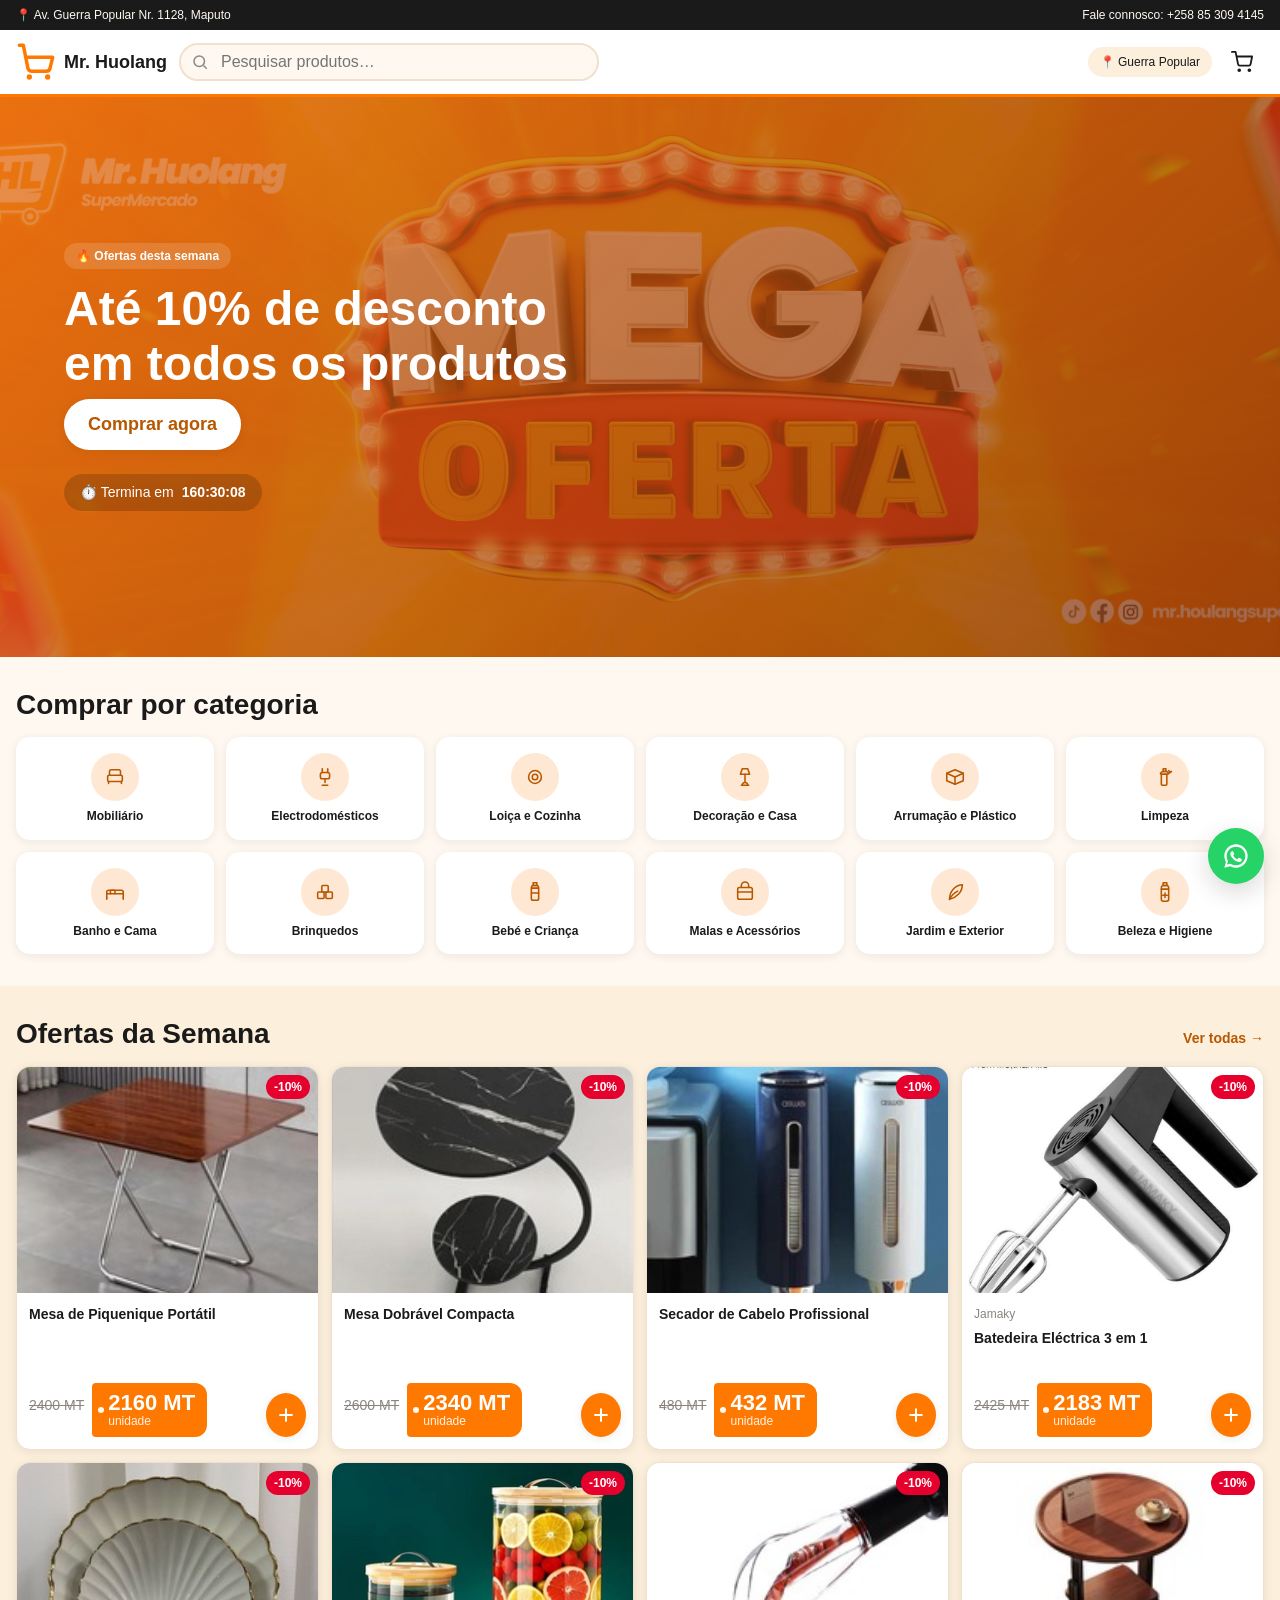
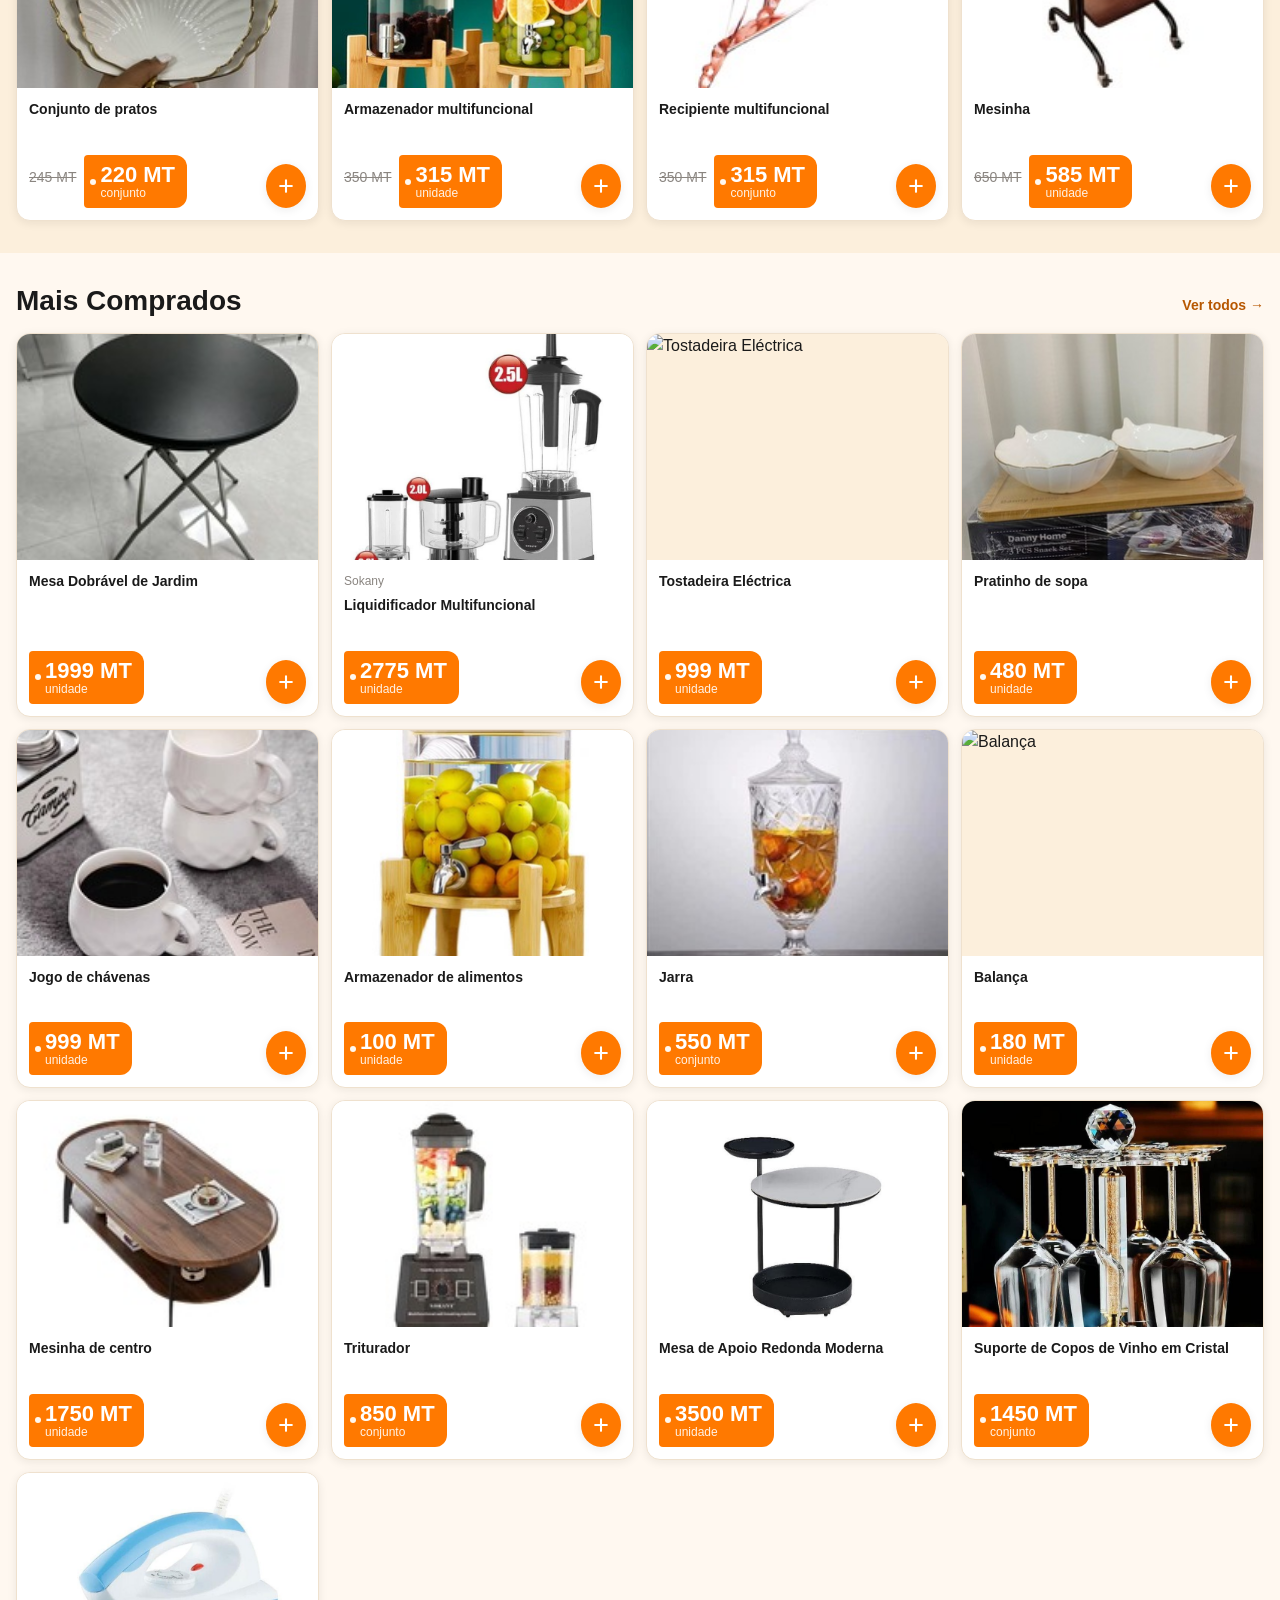
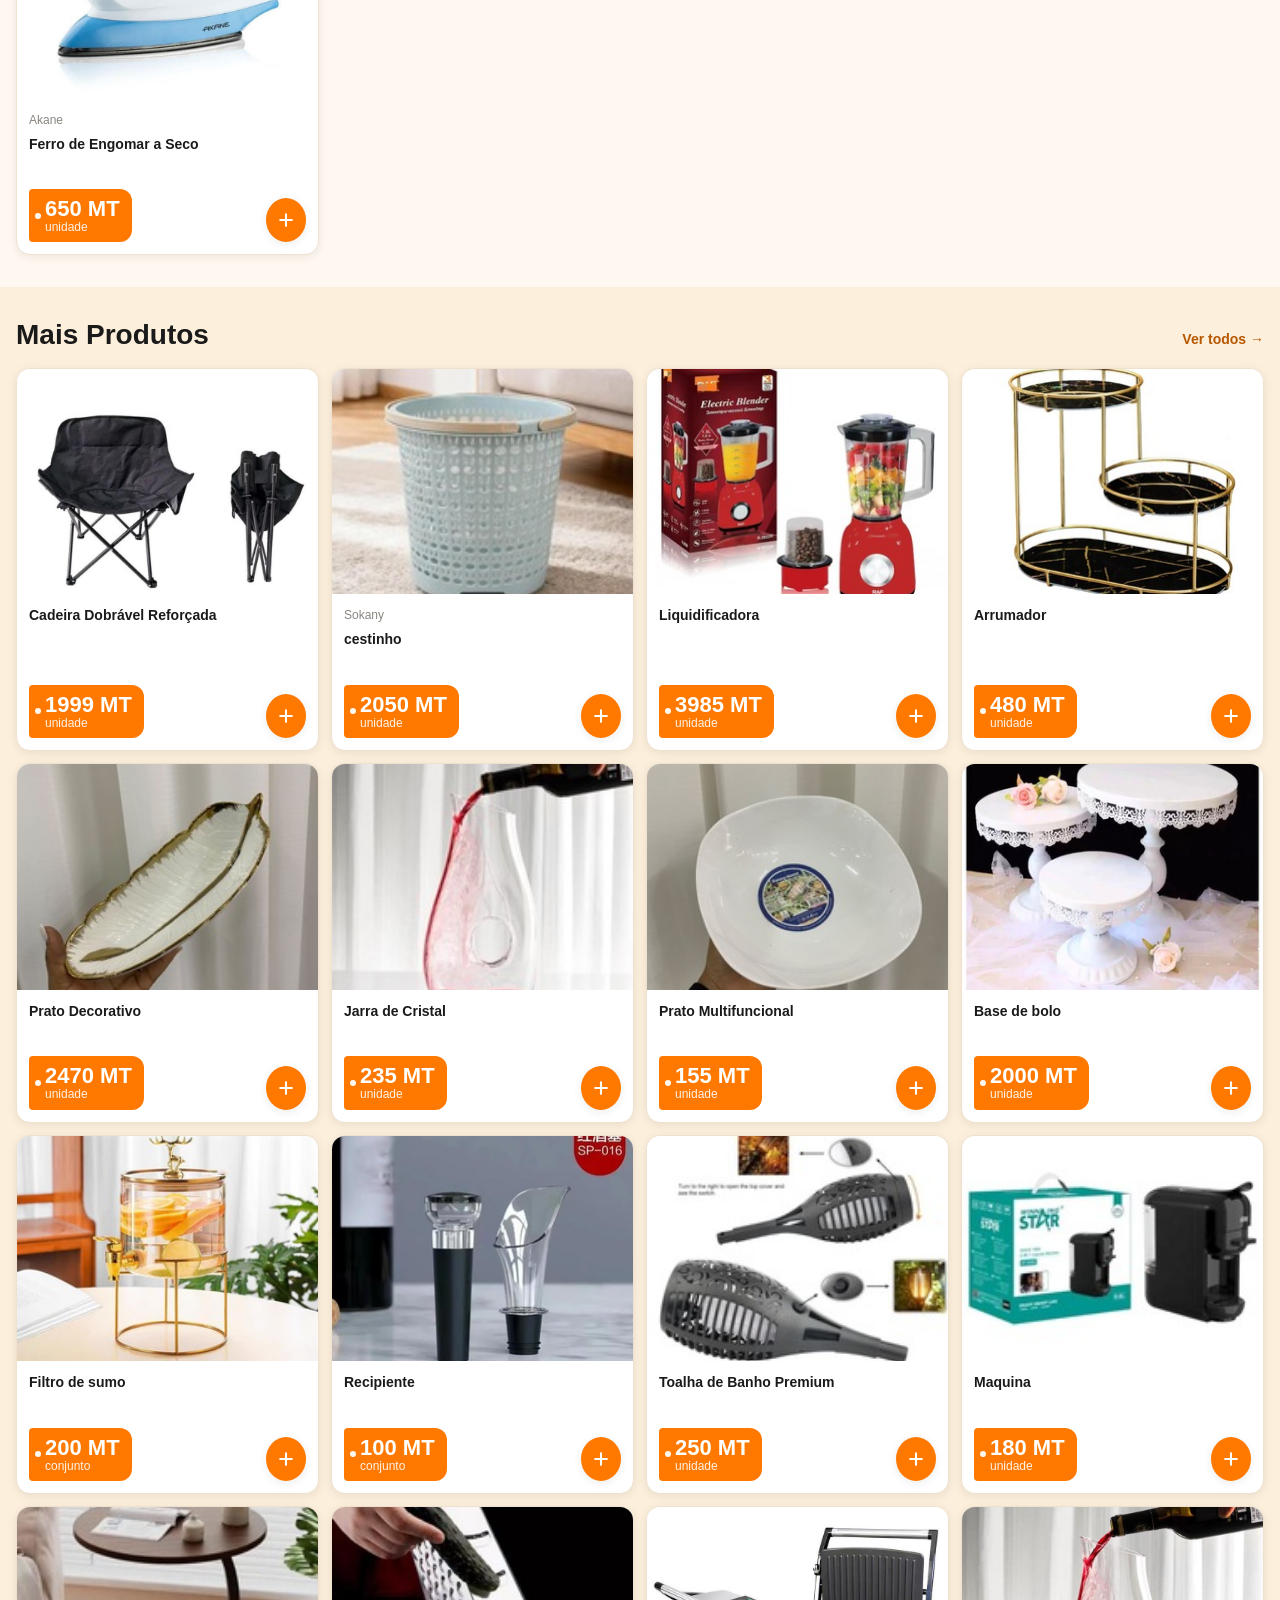
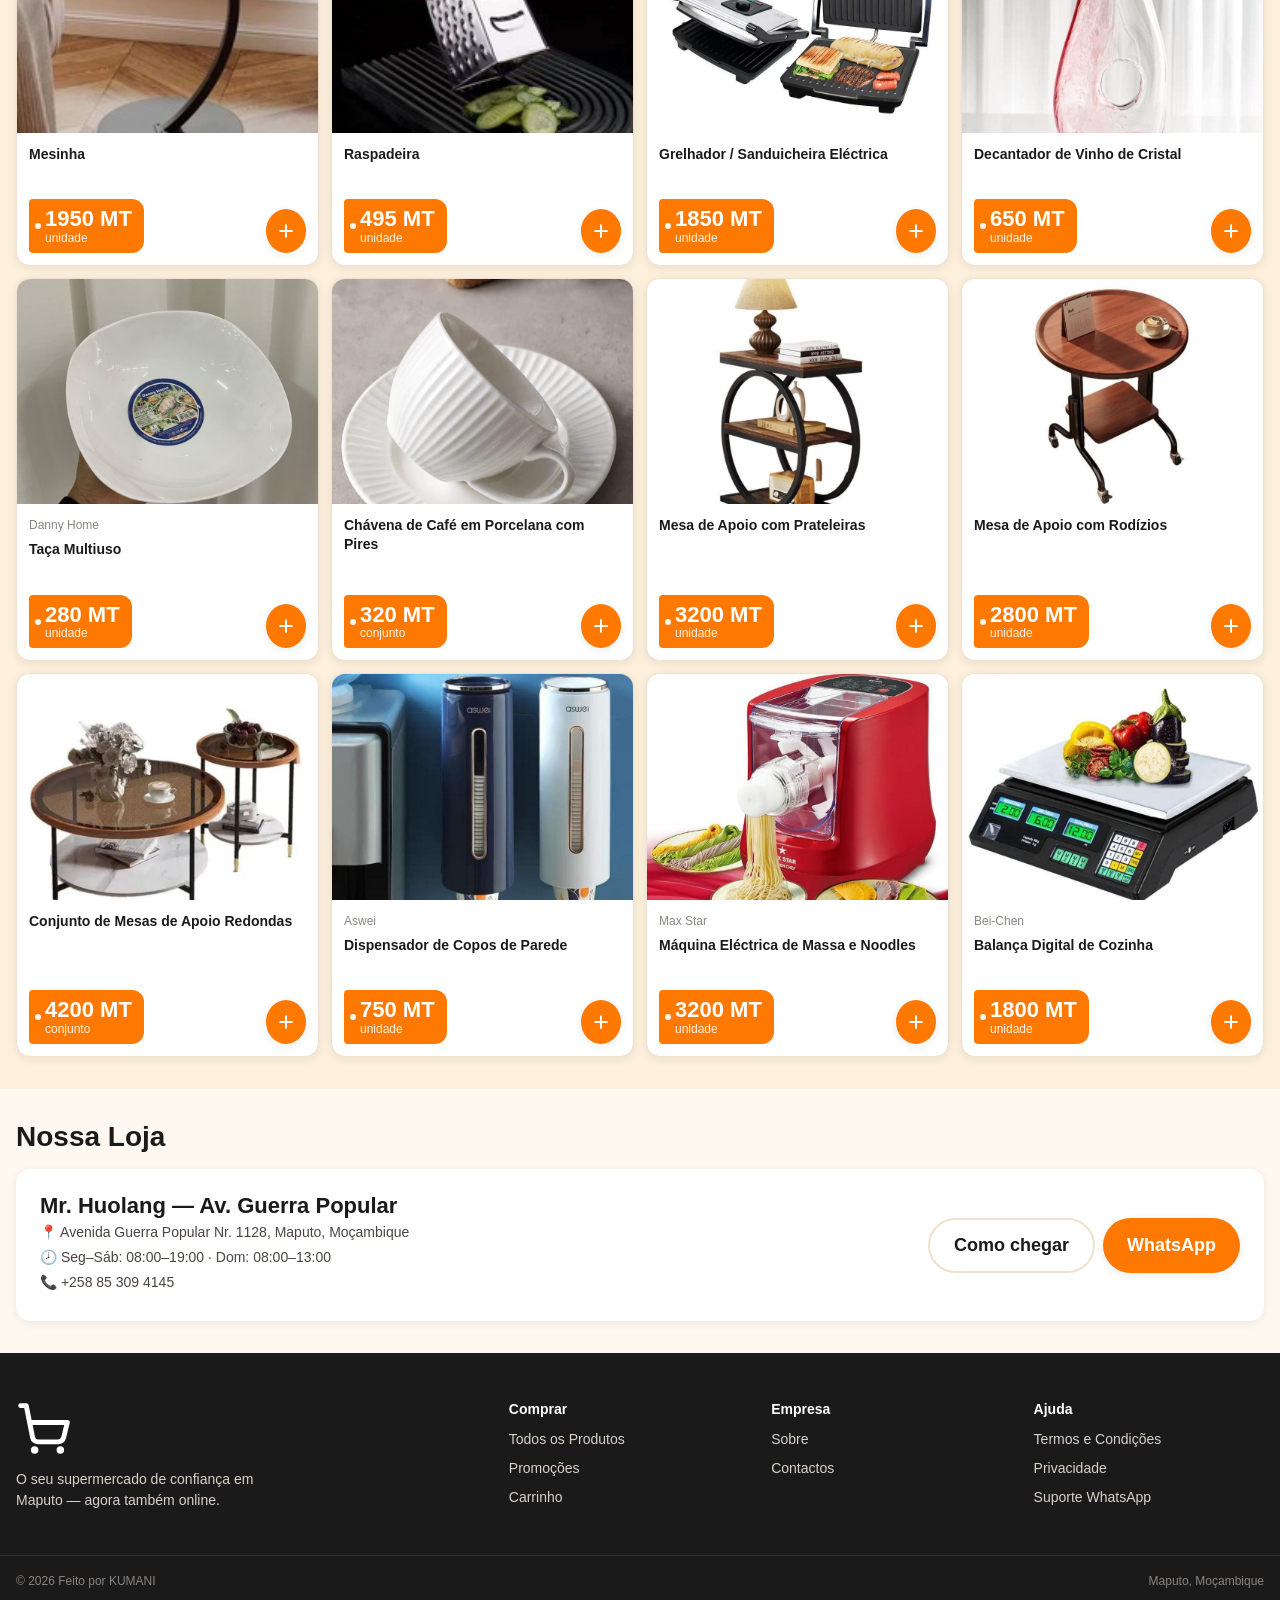
==== commit e7bb8edd: "VERSAO 9" ====
--- a/index.html
+++ b/index.html
@@ -106,6 +106,16 @@
     </div>
   </section>
 
+    <!-- CATEGORIAS -->
+  <section class="section">
+    <div class="container">
+      <div class="section-head">
+        <h2>Comprar por categoria</h2>
+      </div>
+      <div class="category-grid" id="categoryGrid" aria-live="polite"></div>
+    </div>
+  </section>
+
   <!-- OFERTAS DA SEMANA -->
   <section class="section" style="background:var(--hl-cream-deep);">
     <div class="container">
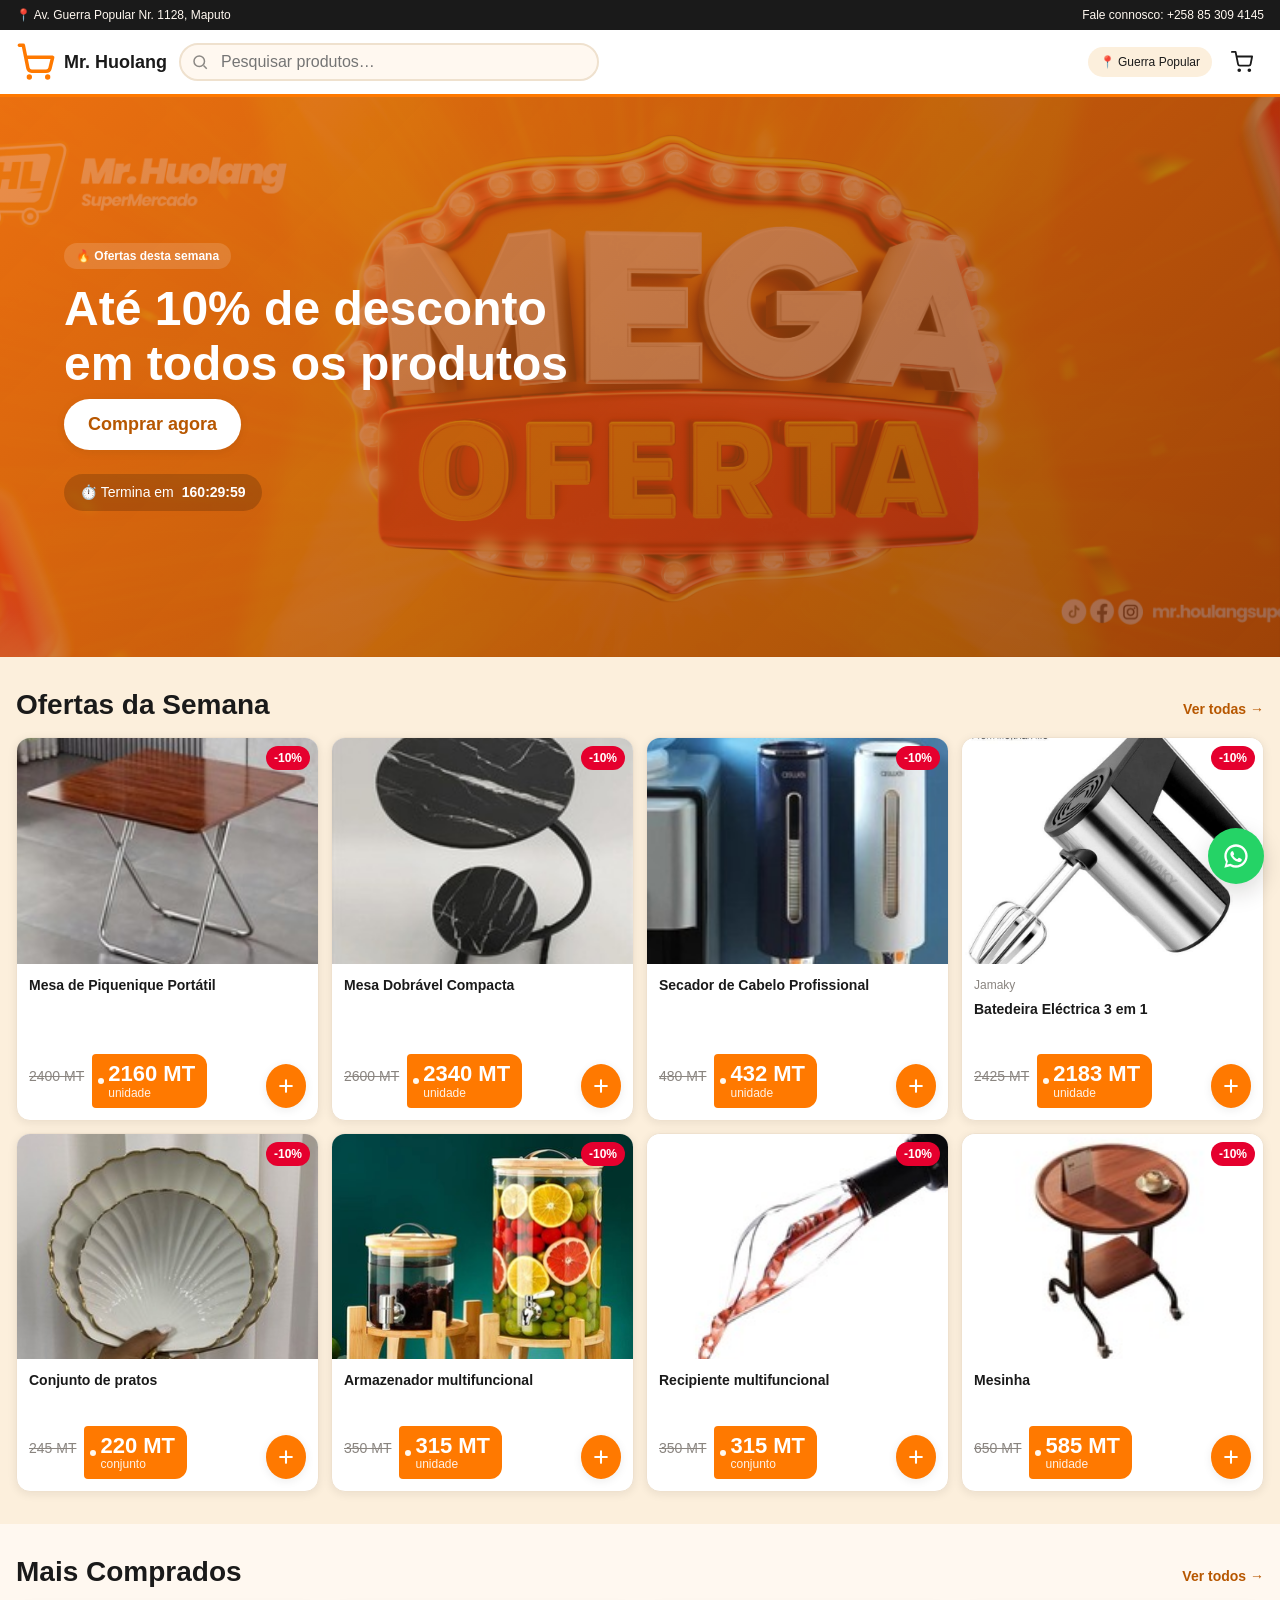
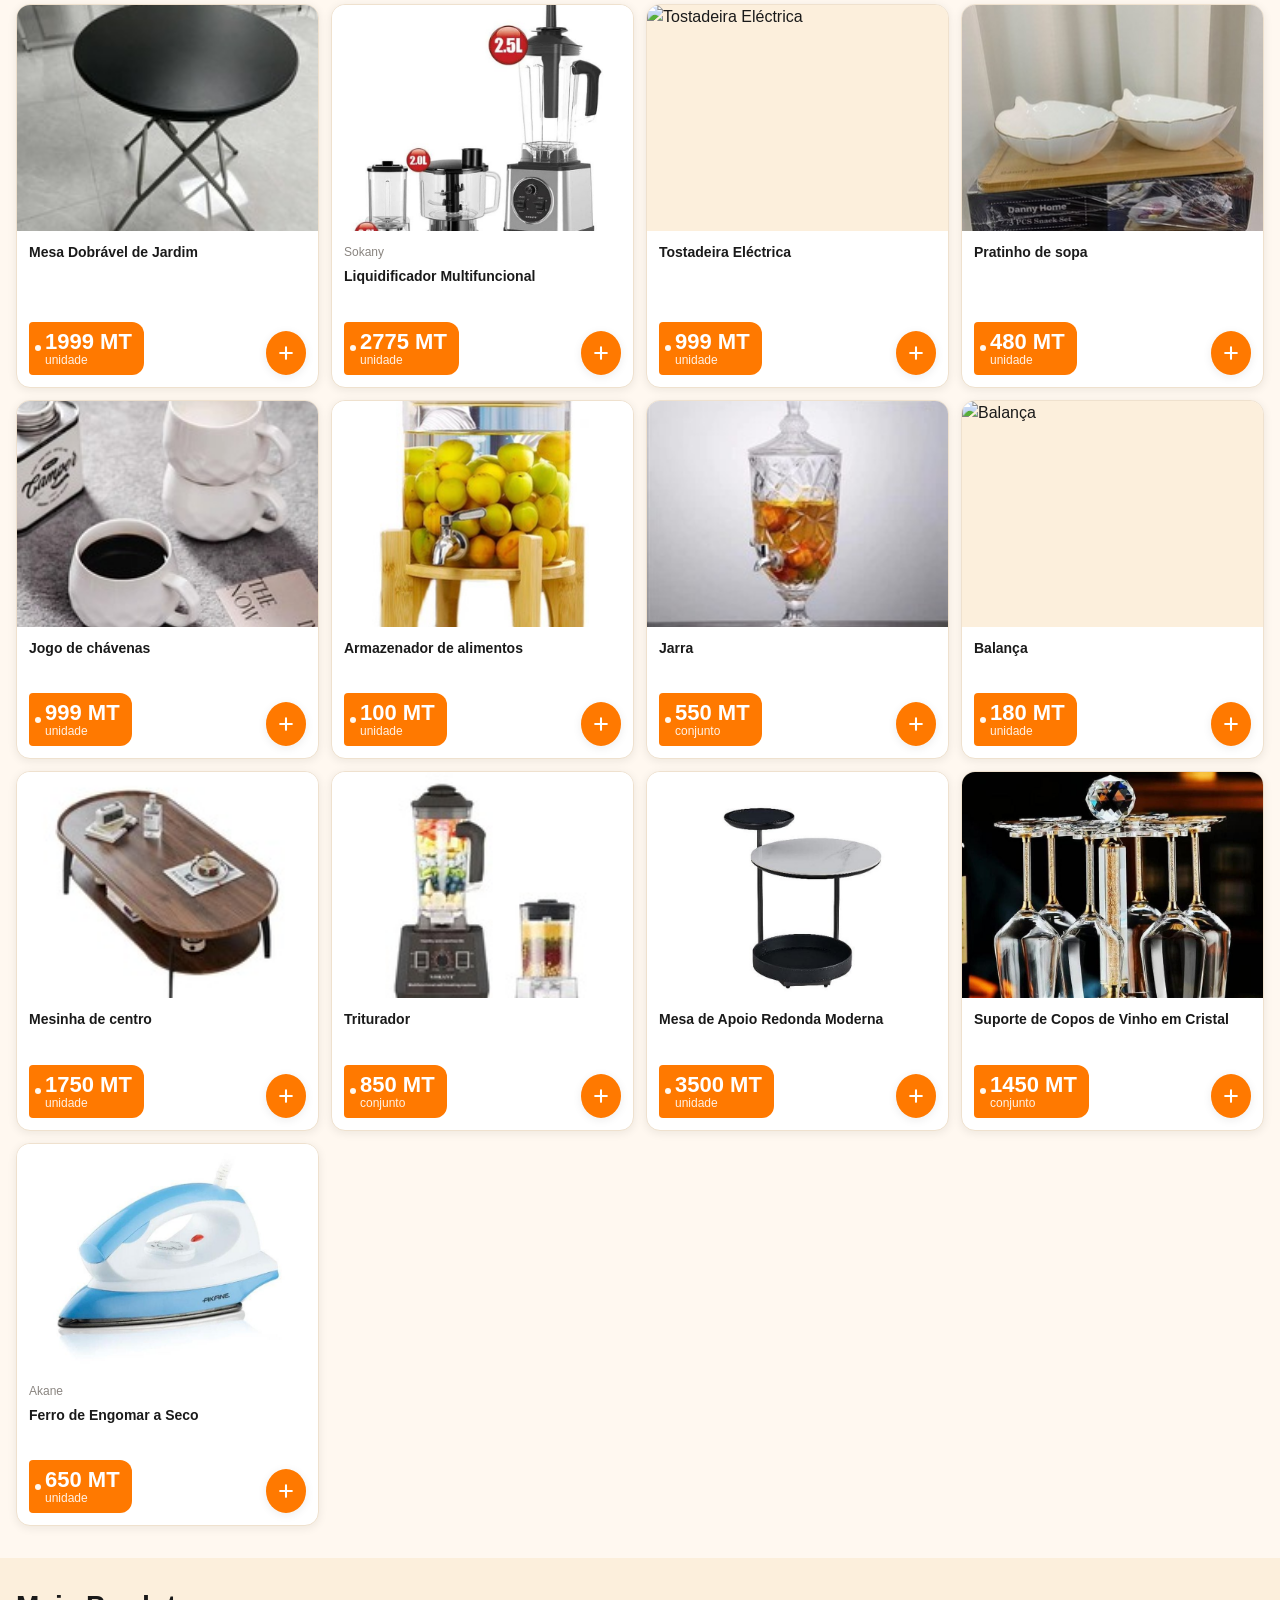
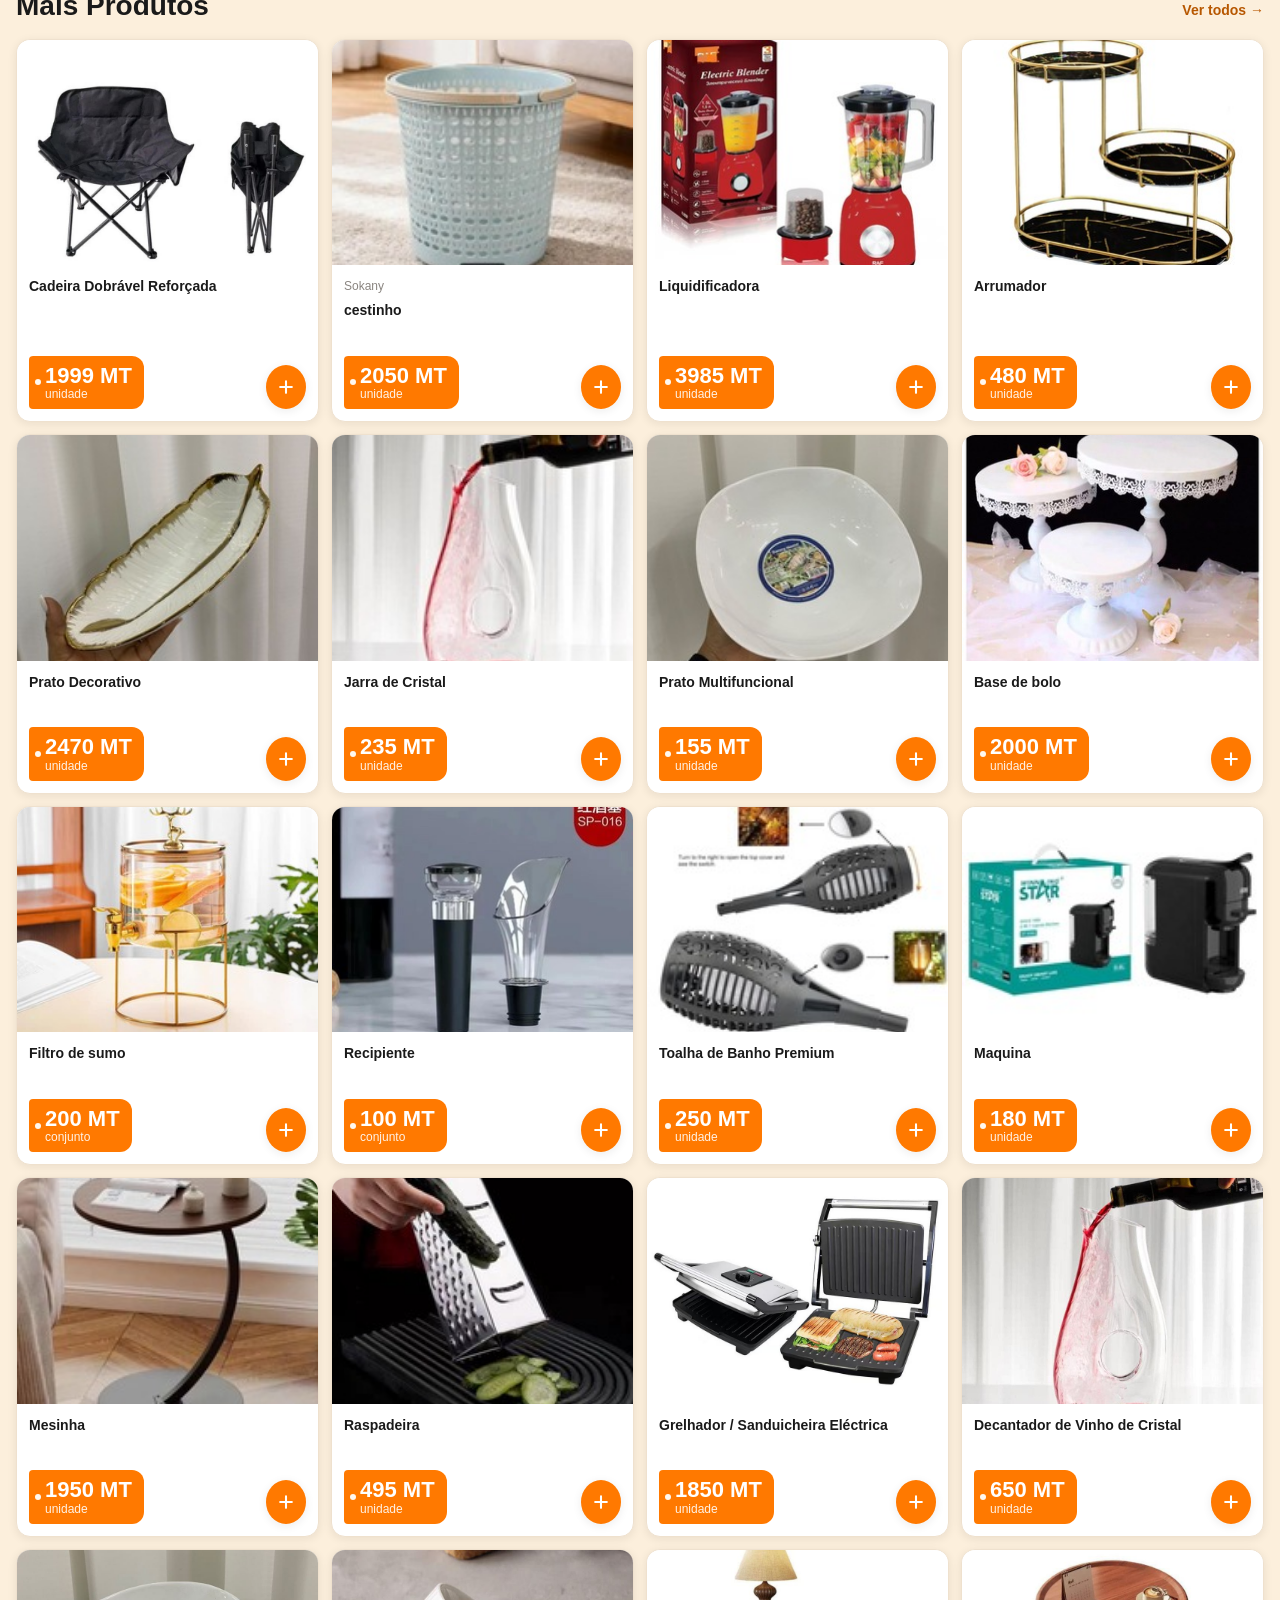
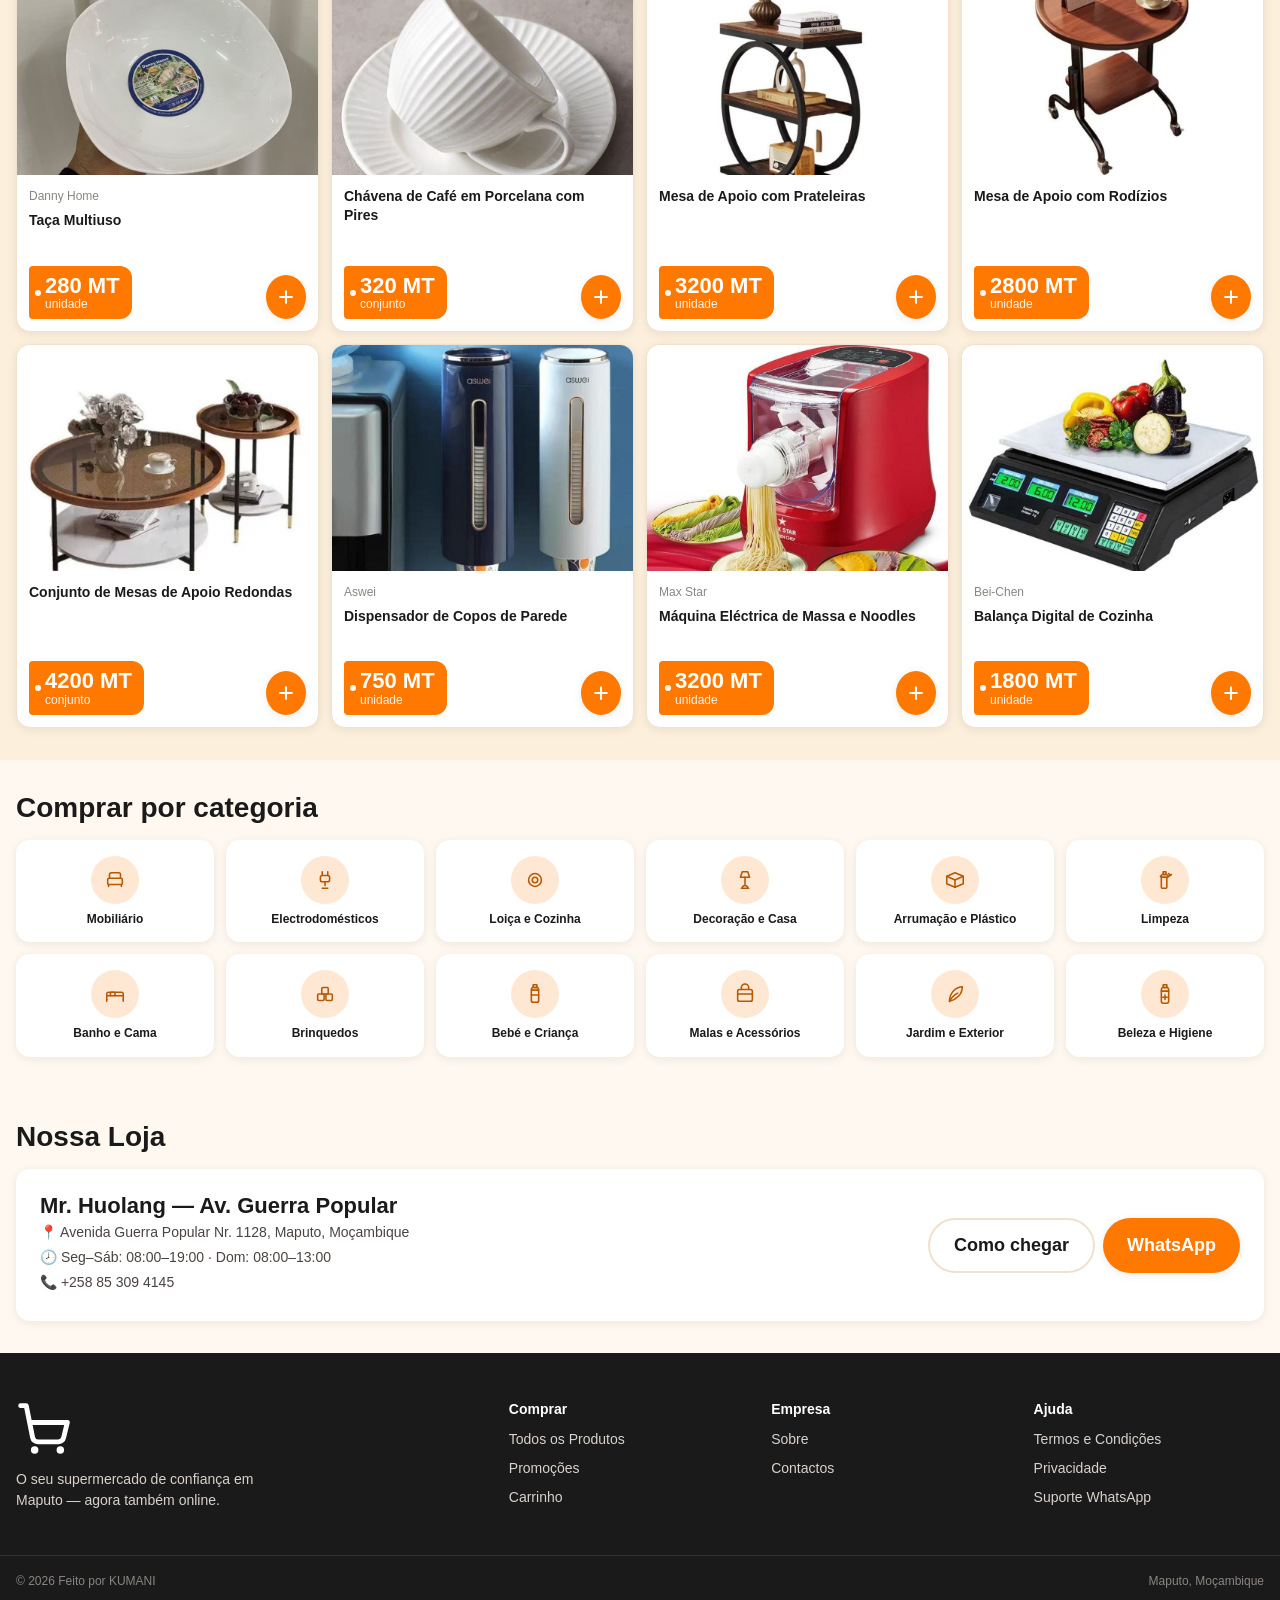
==== commit bcb490e7: "VERSAO 10" ====
--- a/index.html
+++ b/index.html
@@ -106,6 +106,39 @@
     </div>
   </section>
 
+  <!-- OFERTAS DA SEMANA -->
+  <section class="section" style="background:var(--hl-cream-deep);">
+    <div class="container">
+      <div class="section-head">
+        <h2>Ofertas da Semana</h2>
+        <a href="promocoes.html">Ver todas →</a>
+      </div>
+      <div class="product-grid" id="ofertasGrid" aria-live="polite"></div>
+    </div>
+  </section>
+
+  <!-- PRODUTOS POPULARES -->
+  <section class="section">
+    <div class="container">
+      <div class="section-head">
+        <h2>Mais Comprados</h2>
+        <a href="produtos.html">Ver todos →</a>
+      </div>
+      <div class="product-grid" id="popularesGrid" aria-live="polite"></div>
+    </div>
+  </section>
+
+  <!-- MAIS PRODUTOS -->
+  <section class="section" style="background:var(--hl-cream-deep);">
+    <div class="container">
+      <div class="section-head">
+        <h2>Mais Produtos</h2>
+        <a href="produtos.html">Ver todos →</a>
+      </div>
+      <div class="product-grid" id="maisProdutosGrid" aria-live="polite"></div>
+    </div>
+  </section>
+
     <!-- CATEGORIAS -->
   <section class="section">
     <div class="container">
@@ -113,39 +146,6 @@
         <h2>Comprar por categoria</h2>
       </div>
       <div class="category-grid" id="categoryGrid" aria-live="polite"></div>
-    </div>
-  </section>
-
-  <!-- OFERTAS DA SEMANA -->
-  <section class="section" style="background:var(--hl-cream-deep);">
-    <div class="container">
-      <div class="section-head">
-        <h2>Ofertas da Semana</h2>
-        <a href="promocoes.html">Ver todas →</a>
-      </div>
-      <div class="product-grid" id="ofertasGrid" aria-live="polite"></div>
-    </div>
-  </section>
-
-  <!-- PRODUTOS POPULARES -->
-  <section class="section">
-    <div class="container">
-      <div class="section-head">
-        <h2>Mais Comprados</h2>
-        <a href="produtos.html">Ver todos →</a>
-      </div>
-      <div class="product-grid" id="popularesGrid" aria-live="polite"></div>
-    </div>
-  </section>
-
-  <!-- MAIS PRODUTOS -->
-  <section class="section" style="background:var(--hl-cream-deep);">
-    <div class="container">
-      <div class="section-head">
-        <h2>Mais Produtos</h2>
-        <a href="produtos.html">Ver todos →</a>
-      </div>
-      <div class="product-grid" id="maisProdutosGrid" aria-live="polite"></div>
     </div>
   </section>
 
